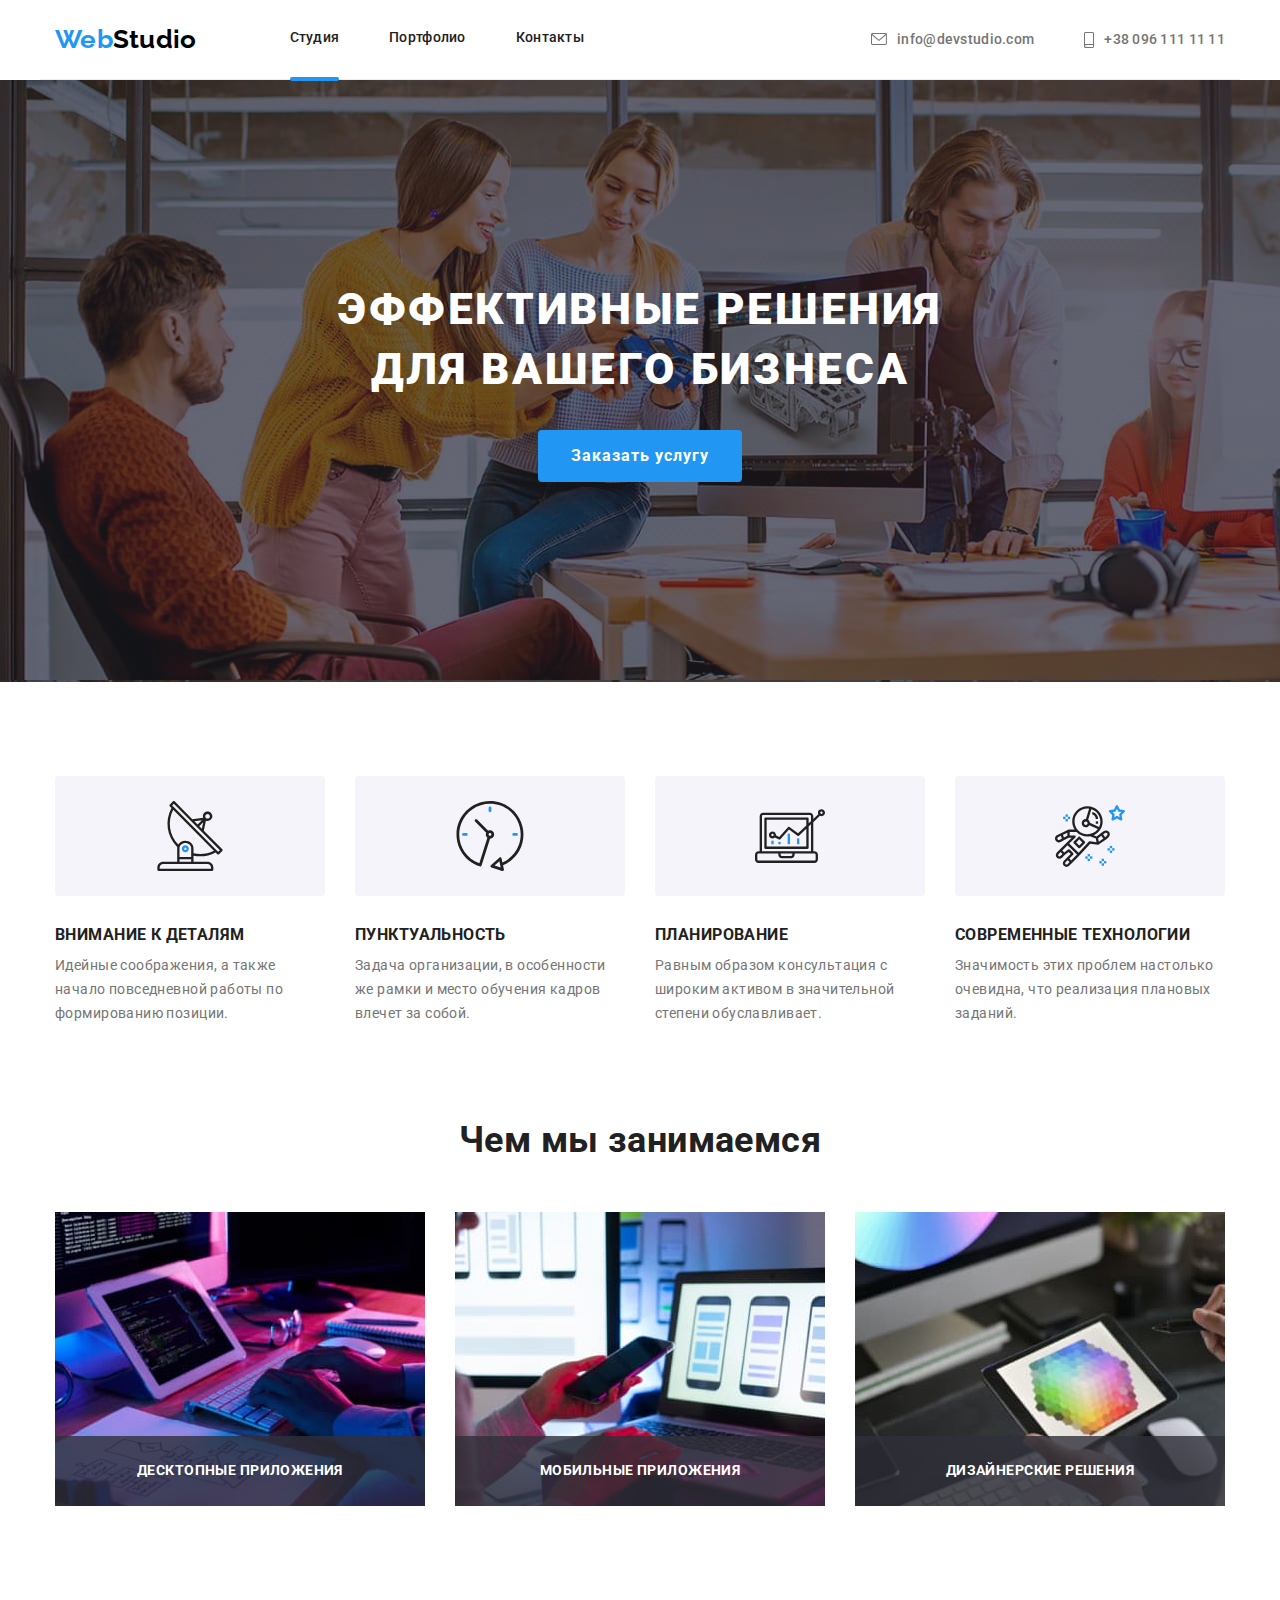
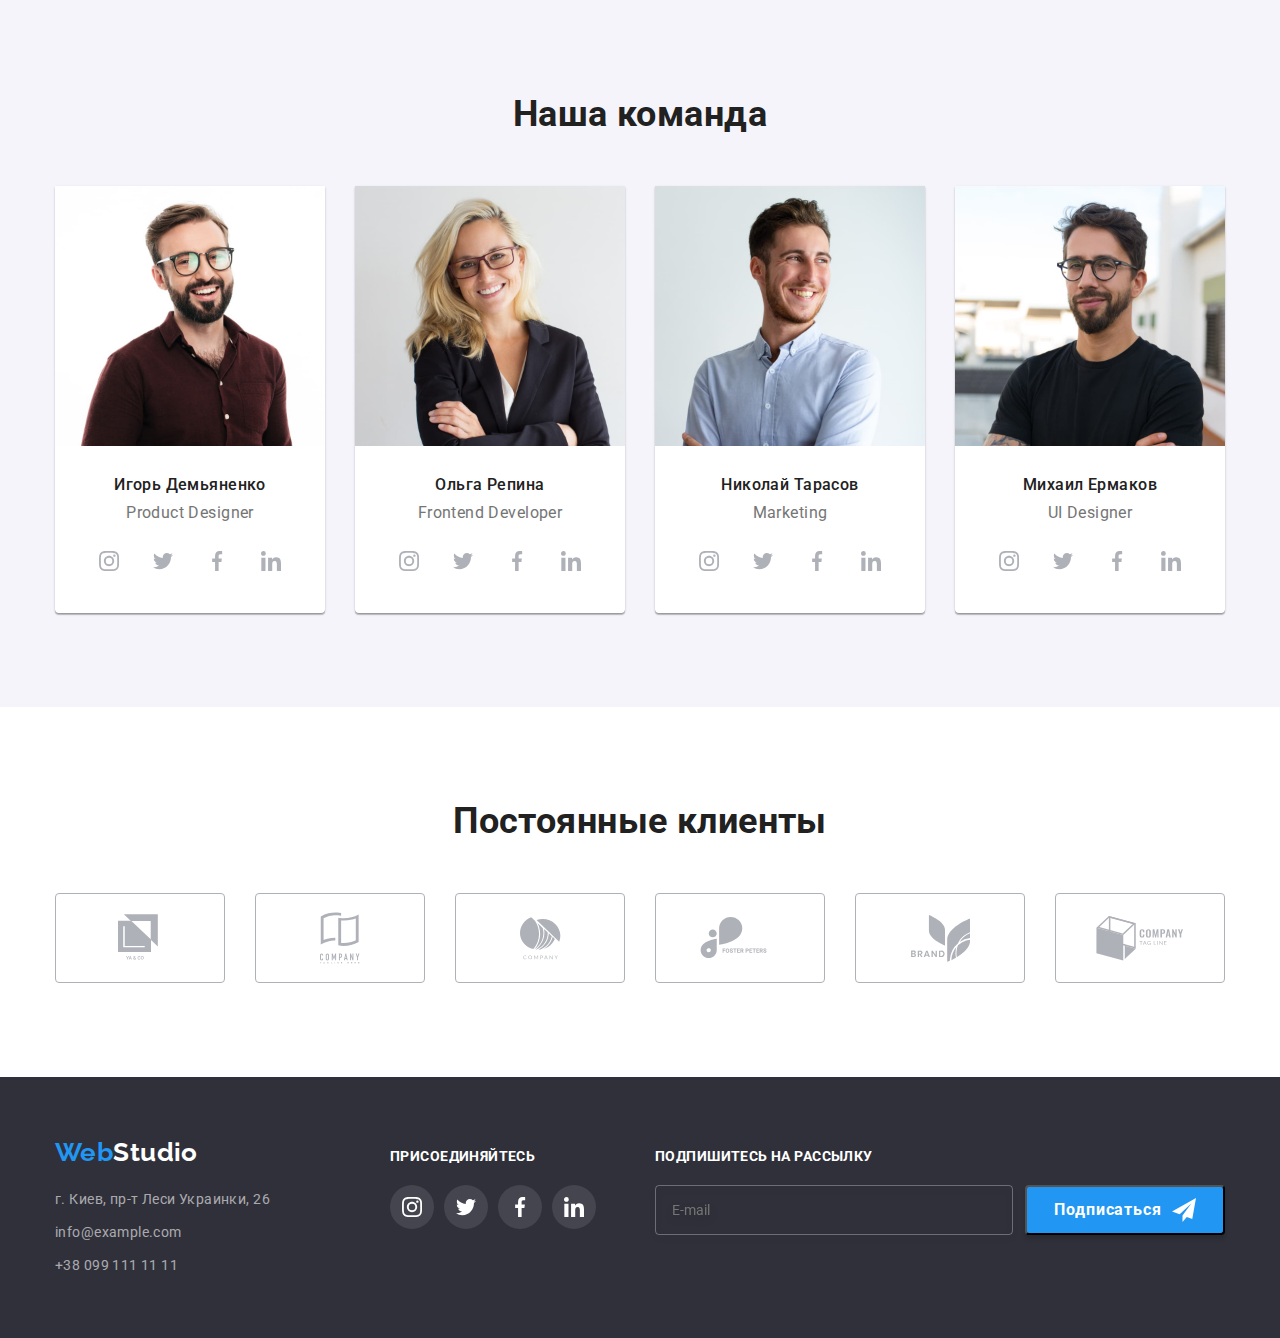
==== index.html @ 4ac2f61a "добавление БЭМ" ====
<!DOCTYPE html>
<html lang="ru">
<head>
    <meta charset="UTF-8">
    <meta http-equiv="X-UA-Compatible" content="IE=edge">
    <meta name="viewport" content="width=device-width, initial-scale=1.0">
    <title>WedStudio</title>
    <link rel="preconnect" href="https://fonts.gstatic.com">
    <link href="https://fonts.googleapis.com/css2?family=Raleway:wght@700&family=Roboto:wght@400;500;900&display=swap" rel="stylesheet">
    <link rel="stylesheet" href="https://cdnjs.cloudflare.com/ajax/libs/modern-normalize/1.0.0/modern-normalize.min.css" /> 
    <link rel="stylesheet" href="./css/styles.css">
</head>
<body>
    <header class="header">
        <div class="container header__container">
        <nav class="nav">
            <a class="logo header__logo" href="./index.html"><span class="header__part-logo">Web</span>Studio</a>
            <ul class="list site-nav" >
                <li class="site-nav__item"><a class="link site-nav__link curent" href="">Студия</a></li>
                <li class="site-nav__item"><a class="link site-nav__link" href="./portfolio.html">Портфолио</a></li>
                <li class="site-nav__item"><a class="link site-nav__link" href="">Контакты</a></li>
            </ul>
        </nav>
            <ul class="list auth-nav" >
                <li class="auth-nav__item">
                    <a class="link auth-nav__link" href="mailto:info@devstudio.com">
                        <svg class="auth-nav__icon-mail">
                            <use href="./images/icons/symbol-defs.svg#icon-envelope"></use>
                        </svg>
                        info@devstudio.com
                    </a>
                </li>
                <li class="auth-nav__item">
                    <a class="link auth-nav__link" href="tel:+380961111111">
                        <svg class="auth-nav__icon-phone">
                            <use href="./images/icons/symbol-defs.svg#icon-smartphone"></use>
                        </svg>
                        +38 096 111 11 11
                    </a>
                </li>
            </ul>
        </div>
     </header>

     <main>
     
     <section class="hero dark-bg">  
         <div class="container">    
            <h1 class="hero__title">Эффективные решения для вашего бизнеса</h1>
            <button class="hero__button" data-modal-open type="button">Заказать услугу</button> 
        </div>
     </section>
        

     <section class="section" >
     <div class="container">
        <h2 class="visually-hidden ">Особенности</h2>
        <ul class="list description" >
            <li class= "description__item">
                <h3 class="description__title">Внимание к деталям</h3>
                <p>Идейные соображения, а также начало повседневной работы по формированию позиции.</p>
            </li>
            <li class="description__item">
                <h3 class="description__title">Пунктуальность</h3>
                <p>Задача организации, в особенности же рамки и место обучения кадров влечет за собой.</p>
            </li>
            <li class="description__item">
                <h3 class="description__title">Планирование</h3>
                <p>Равным образом консультация с широким активом в значительной степени обуславливает.</p>
            </li>
            <li class="description__item" >
                <h3 class="description__title">Современные технологии</h3>
                <p>Значимость этих проблем настолько очевидна, что реализация плановых заданий.</p>
            </li>
        </ul>
    </div>
    </section>

    <section class="section work">
        <div class="container">
            <h2 class="section__title">Чем мы занимаемся</h2>            
                <ul class="list image">
                    <li class="image__item" >
                        <img src="./images/img1.jpg" width="370" alt="Разработка программ">
                        <p class="image__text">Десктопные приложения</p>
                    </li>                    
                    <li class="image__item" >
                        <img src="./images/img2.jpg" width="370" alt="Мобильные приложеия">
                        <p class="image__text">Мобильные приложения</p>
                    </li>                   
                    <li class="image__item" >
                        <img src="./images/img3.jpg" width="370" alt="Компьютерная графика">
                        <p class="image__text">Дизайнерские решения</p>
                    </li>
                   
                </ul>
            </div>
        </div>
    </section>

    <section class="grey-bg section">
        <div class="container">
            <h2 class="section__title">Наша команда</h2>
            <ul class="list team" >
                <li class="team__item" >                
                    <img src="./images2/img1.jpg" width="270" alt="">
                        <div class="our-team">
                                <h3 class="team__name">Игорь Демьяненко</h3>
                                <p class="team__position">Product Designer</p>

                            <ul class="list social-list">
                                <li class="social-list_item">
                                    <a href="" class="social-list__link" target="_ blank" rel="noopener noreferrer " >
                                        <svg class="social-list__icon">
                                            <use href="./images/icons/spriteopt.svg#icon-instagram"></use>
                                        </svg>
                                    </a>
                                </li>
                                <li class="social-list_item">
                                    <a href="" class="social-list__link" target="_ blank" rel="noopener noreferrer " >
                                        <svg class="social-list__icon">
                                            <use href="./images/icons/spriteopt.svg#icon-twitter"></use>
                                        </svg>
                                    </a>
                                </li>
                                <li class="social-list_item">
                                    <a href="" class="social-list__link" target="_ blank" rel="noopener noreferrer " >
                                        <svg class="social-list__icon">
                                            <use href="./images/icons/spriteopt.svg#icon-facebook"></use>
                                        </svg>
                                    </a>
                                </li>
                                <li class="social-list_item">
                                    <a href="" class="social-list__link" target="_ blank" rel="noopener noreferrer " >
                                        <svg class="social-list__icon">
                                            <use href="./images/icons/spriteopt.svg#icon-linkedin"></use>
                                        </svg>
                                    </a>
                                </li>
                            </ul>
                        </div>
                </li>
                <li class="team__item">
                    <img src="./images2/img2.jpg" width="270" alt="">
                        <div class="our-team">
                                <h3 class="team__name">Ольга Репина</h3>
                                <p class="team__position">Frontend Developer</p>
                            <ul class="list social-list">
                                <li class="social-list_item">
                                    <a href="" class="social-list__link" target="_ blank" rel="noopener noreferrer ">
                                        <svg class="social-list__icon">
                                            <use href="./images/icons/spriteopt.svg#icon-instagram"></use>
                                        </svg>
                                    </a>
                                </li>
                                <li class="social-list_item">
                                    <a href="" class="social-list__link" target="_ blank" rel="noopener noreferrer ">
                                        <svg class="social-list__icon">
                                            <use href="./images/icons/spriteopt.svg#icon-twitter"></use>
                                        </svg>
                                    </a>
                                </li>
                                <li class="social-list_item">
                                    <a href="" class="social-list__link" target="_ blank" rel="noopener noreferrer ">
                                        <svg class="social-list__icon">
                                            <use href="./images/icons/spriteopt.svg#icon-facebook"></use>
                                        </svg>
                                    </a>
                                </li>
                                <li class="social-list_item">
                                    <a href="" class="social-list__link" target="_ blank" rel="noopener noreferrer ">
                                        <svg class="social-list__icon">
                                            <use href="./images/icons/spriteopt.svg#icon-linkedin"></use>
                                        </svg>
                                    </a>
                                </li>
                            </ul>
                                
                        </div>
                </li>
                <li class="team__item" >
                    <img src="./images2/img3.jpg" width="270" alt="">
                        <div class="our-team">
                                <h3 class="team__name">Николай Тарасов</h3>
                                <p class="team__position">Marketing</p>
                            <ul class="list social-list">
                                <li class="social-list_item">
                                    <a href="" class="social-list__link" target="_ blank" rel="noopener noreferrer ">
                                        <svg class="social-list__icon">
                                            <use href="./images/icons/spriteopt.svg#icon-instagram"></use>
                                        </svg>
                                    </a>
                                </li>
                                <li class="social-list_item">
                                    <a href="" class="social-list__link" target="_ blank" rel="noopener noreferrer ">
                                        <svg class="social-list__icon">
                                            <use href="./images/icons/spriteopt.svg#icon-twitter"></use>
                                        </svg>
                                    </a>
                                </li>
                                <li class="social-list_item">
                                    <a href="" class="social-list__link" target="_ blank" rel="noopener noreferrer ">
                                        <svg class="social-list__icon">
                                            <use href="./images/icons/spriteopt.svg#icon-facebook"></use>
                                        </svg>
                                    </a>
                                </li>
                                <li class="social-list_item">
                                    <a href="" class="social-list__link" target="_ blank" rel="noopener noreferrer ">
                                        <svg class="social-list__icon">
                                            <use href="./images/icons/spriteopt.svg#icon-linkedin"></use>
                                        </svg>
                                    </a>
                                </li>
                            </ul>
                        </div>
                </li>
                <li class="team__item" >
                    <img src="./images2/img4.jpg" width="270" alt="">
                        <div class="our-team">
                            <h3 class="team__name">Михаил Ермаков</h3>
                            <p class="team__position">UI Designer</p>
                            <ul class="list social-list">
                                <li class="social-list_item">
                                    <a href="" class="social-list__link" target="_ blank" rel="noopener noreferrer ">
                                        <svg class="social-list__icon">
                                            <use href="./images/icons/spriteopt.svg#icon-instagram"></use>
                                        </svg>
                                    </a>
                                </li>
                                <li class="social-list_item">
                                    <a href="" class="social-list__link" target="_ blank" rel="noopener noreferrer ">
                                        <svg class="social-list__icon">
                                            <use href="./images/icons/spriteopt.svg#icon-twitter"></use>
                                        </svg>
                                    </a>
                                </li>
                                <li class="social-list_item">
                                    <a href="" class="social-list__link" target="_ blank" rel="noopener noreferrer ">
                                        <svg class="social-list__icon">
                                            <use href="./images/icons/spriteopt.svg#icon-facebook"></use>
                                        </svg>
                                    </a>
                                </li>
                                <li class="social-list_item">
                                    <a href="" class="social-list__link" target="_ blank" rel="noopener noreferrer ">
                                        <svg class="social-list__icon">
                                            <use href="./images/icons/spriteopt.svg#icon-linkedin"></use>
                                        </svg>
                                    </a>
                                </li>
                            </ul>
                        </div>
                </li>
        </ul>
        </div>
      </section>

      <section class=" section">
          <div class="container">
          <h2 class="section__title">Постоянные клиенты</h2>
          <ul class=" list client-list">
              <li class="client-list__item">
                  <a href="" class="client-list__link" target="_blank" rel="noopener noreferrer">
                      <svg class="client-list__icon" width="44px" height="49px" >
                          <use href="./images/iconclient/sprite.svg#icon-logo1" ></use>
                      </svg>
                  </a>
              </li>
            <li class="client-list__item">
                <a href="" class="client-list__link" target="_blank" rel="noopener noreferrer">
                    <svg class="client-list__icon" width="40px" height="52px" >
                        <use href="./images/iconclient/sprite.svg#icon-logo2"></use>
                    </svg>
                </a>
            </li>
            <li class="client-list__item">
                <a href="" class="client-list__link" target="_blank" rel="noopener noreferrer">
                    <svg class="client-list__icon" width="41px" height="43px">
                        <use href="./images/iconclient/sprite.svg#icon-logo3"></use>
                    </svg>
                </a>
            </li>
            <li class="client-list__item">
                <a href="" class="client-list__link" target="_blank" rel="noopener noreferrer">
                    <svg class="client-list__icon" width="80px" height="42px">
                        <use href="./images/iconclient/sprite.svg#icon-logo4"></use>
                    </svg>
                </a>
            </li>
            <li class="client-list__item">
                <a href="" class="client-list__link" target="_blank" rel="noopener noreferrer">
                    <svg class="client-list__icon" width="59px" height="47px">
                        <use href="./images/iconclient/sprite.svg#icon-logo5"></use>
                    </svg>
                </a>
            </li>
            <li class="client-list__item">
                <a href="" class="client-list__link" target="_blank" rel="noopener noreferrer">
                    <svg class="client-list__icon" width="88px" height="45px">
                        <use href="./images/iconclient/sprite.svg#icon-logo6"></use>
                    </svg>
                </a>
            </li>
              
          </ul>
        </div>
      </section>
    </main>  

      <footer class="footer dark-bg">
          <div class="container footer__container">
              <section class="footer-map calc-position">
                <a class="logo footer__logo" href="./index.html"><span class="header__part-logo">Web</span>Studio</a>
                <address>
                    <ul class="list">
                        <li class="footer__item"><a class="link footer__link" href="https://goo.gl/maps/5RGDy6cNAoZ9L324A">г. Киев, пр-т Леси Украинки, 26</a></li>
                        <li class="footer__item"><a class="link footer__link" href="mailto:info@example.com">info@example.com</a></li>
                        <li class="footer__item"><a class="link footer__link" href="tel:+380991111111">+38 099 111 11 11</a></li>
                    </ul>                 
                </address>
            </section>
            <section class="footer-social calc-position" >               
                <h2 class="footer__text">присоединяйтесь</h2>  
                    <ul class="list social-list">
                        <li class="social-list_item">
                            <a href="" class="social-list__link dark-bg__social-list__link" target="_ blank" rel="noopener noreferrer ">
                                <svg class="social-list__icon dark-bg__social-list__icon">
                                    <use href="./images/icons/spriteopt.svg#icon-instagram"></use>
                                </svg>
                            </a>
                        </li>
                        <li class="social-list_item">
                            <a href="" class="social-list__link dark-bg__social-list__link" target="_ blank" rel="noopener noreferrer ">
                                <svg class="social-list__icon dark-bg__social-list__icon">
                                    <use href="./images/icons/spriteopt.svg#icon-twitter"></use>
                                </svg>
                            </a>
                        </li>
                        <li class="social-list_item">
                            <a href="" class="social-list__link dark-bg__social-list__link" target="_ blank" rel="noopener noreferrer ">
                                <svg class="social-list__icon dark-bg__social-list__icon">
                                    <use href="./images/icons/spriteopt.svg#icon-facebook"></use>
                                </svg>
                            </a>
                        </li>
                        <li class="social-list_item">
                            <a href="" class="social-list__link dark-bg__social-list__link" target="_ blank" rel="noopener noreferrer ">
                                <svg class="social-list__icon dark-bg__social-list__icon">
                                    <use href="./images/icons/spriteopt.svg#icon-linkedin"></use>
                                </svg>
                            </a>
                        </li>
                    </ul>
            </section>
          <section class="calc-position">
              <h2 class="footer__text">Подпишитесь на рассылку</h2>
              <form class="form">                       
                    <input class="form__input" type="email" name="E-mail" autocomplete="on" placeholder="E-mail">
                    <button class="form__button" type="submit">Подписаться
                        <svg class="form__icon">
                        <use href="./images/icons/sprite.svg#icon-icon-send"></use>
                        </svg>
                    </button>
              </form>
          </section>
        </div>
      </footer>
      <div class="backdrop is-hidden" data-modal>
          <div class="modal">
              <p class="modal__text">Оставьте свои данные, мы вам перезвоним</p>
              <button class="modal__button" data-modal-close>
                  <svg class="modal__icon">
                      <use href="./images/close/sprite-close.svg#icon-close-black"></use>
                  </svg>
              </button>
            <form class="modal-form">
                <div class="modal-container">
                    <label  class="text-label" for="user-name">Имя</label>                  
                        <input class="format" type="text" name="name" id="user-name" placeholder=" ">
                        <svg class="icon-form">
                            <use href="./images/icons/sprite.svg#icon-person-form"></use>
                        </svg>
                </div>
                <div class="modal-container">
                    <label for="text-label" user-phone">Телефон</label>                  
                        <input class="format" type="tel" name="phone" id="user-phone" placeholder=" ">
                        <svg class="icon-form">
                            <use href="./images/icons/sprite.svg#icon-phone-form"></use>
                        </svg>
                 </div>
                <div class="modal-container">
                <label class="text-label" for="user-email">Почта</label>                 
                    <input class="format" type="email" name="email" id="user-email" placeholder=" ">
                    <svg class="icon-form">
                        <use href="./images/icons/sprite.svg#icon-email-form"></use>
                    </svg>
                </div>
              
                <label class="text-label" for="user-comment">Комментарий</label>                  
                  <textarea class="textarea" name="comment" rows="8" id="user-comment" placeholder="Введите текст"></textarea>               
                <label class="contract">                    
                    <input class="checkbox" type="checkbox" name="contract" >
                    <span class="cheсk"></span>
                        Соглашаюсь с рассылкой и принимаю<a class="link-contract" href="">Условия договора</a> 
                </label>
                <button class="send" type="submit"><span class="send-text">Отправить</span></button>
            </form>
          </div>   
          
      </div>
    <script src="./js/modal.js"></script>
</body>
</html>
---- css/styles.css ----
:root {
  --color-logo: #000000;
  --color-logo-linknav: #2196f3;
  --color-main-title: #ffffff;
  --color-section-title: #212121;
  --color-text: #757575;
  --color-dark-bg: #2f303a;
  --color-grey-bg: #f5f4fa;
  --button-portf: #212121;
  --color-icons: #afb1b8;
  --color-iconsbg: rgba(255, 255, 255, 0.1);
}

html {
  box-sizing: border-box;
}

*,
*::before,
*::after {
  box-sizing: inherit;
}

body {
  font-family: 'Roboto', sans-serif;
  font-style: normal;
  font-weight: 400;
  font-size: 14px;
  line-height: 1.71;
  letter-spacing: 0.03em;
  color: var(--color-text);
}

h1,
h2,
h3,
h4,
h5,
h6,
p {
  margin: 0;
}

img {
  display: block;
  max-width: 100%;
  height: auto;
}

address {
  font-style: normal;
}

.visually-hidden {
  position: absolute !important;
  clip: rect(1px 1px 1px 1px);
  clip: rect(1px 1px 1px 1px 1px);
  padding: 0 !important;
  border: 0 !important;
  height: 1px !important;
  width: 1px !important;
  overflow: hidden;
}

/* Утилиты */

.container {
  margin-left: auto;
  margin-right: auto;
  width: 1200px;
  padding-left: 15px;
  padding-right: 15px;
}

.logo {
  font-family: 'Raleway', sans-serif;
  font-weight: 700;
  font-size: 26px;
  line-height: 1.19;
  color: var(--color-logo);
  text-decoration: none;
}

.link {
  padding-top: 15px;
  padding-bottom: 15px;
  text-decoration: none;
  color: inherit;

  transition-property: color;
  transition-duration: 250ms;
  transition-timing-function: cubic-bezier(0.4, 0, 0.2, 1);
}

.link:hover,
.link:focus {
  color: var(--color-logo-linknav);
}

.list {
  list-style: none;
  padding: 0;
  margin: 0;
}

.section {
  padding-top: 94px;
  padding-bottom: 94px;
}

.section__title {
  font-weight: 700;
  font-size: 36px;
  line-height: 1.16;
  text-align: center;
  margin-bottom: 50px;
  color: var(--color-section-title);
}

.border-shadow {
  box-shadow: 0px 4px 4px rgba(0, 0, 0, 0.25);
}

.curent {
  color: var(--color-logo-linknav);
}

.curent::after {
  content: '';
  display: block;
  width: auto;
  height: 4px;
  background: #2196f3;
  border-radius: 2px;
  transform: translateY(32px);
}

.dark-bg {
  background-color: var(--color-dark-bg);
}

.grey-bg {
  max-width: 1600px;
  margin-left: auto;
  margin-right: auto;
  background-color: var(--color-grey-bg);
}

.dark-bg .logo {
  --color-logo: var(--color-main-title);
}

.header {
  font-weight: 500;
  font-size: 14px;
  line-height: 1.14;
  letter-spacing: 0.02em;
  color: var(--color-section-title);
}

.header__container {
  display: flex;
  border-bottom: 1px solid #ececec;
  align-items: center;
  justify-content: space-between;
  height: 80px;
}

.nav {
  display: flex;
  align-items: center;
}

.header__logo {
  margin-right: 93px;
}

.header__part-logo {
  color: var(--color-logo-linknav);
}

.site-nav {
  display: flex;
}

.site-nav__item:not(:last-child) {
  margin-right: 50px;
}

.site-nav__link {
  display: block;
  color: var(--color-section-title);
}

.auth-nav {
  display: flex;
  margin-left: auto;
}

.auth-nav__item:not(:last-child) {
  margin-right: 50px;
}

.auth-nav__link {
  display: flex;
  align-items: center;
  justify-content: center;
  color: var(--color-text);
}

.auth-nav__icon-mail {
  width: 16px;
  height: 12px;
  margin-right: 10px;
  fill: currentColor;
}

.auth-nav__icon-phone {
  width: 10px;
  height: 16px;
  margin-right: 10px;
  fill: currentColor;
}

.hero {
  max-width: 1600px;
  padding-top: 200px;
  padding-bottom: 200px;
  margin-left: auto;
  margin-right: auto;
  background-image: linear-gradient(to right, rgba(47, 48, 58, 0.4), rgba(47, 48, 58, 0.4)), url(../images/titlefon.jpg);
}

.hero__title {
  margin-left: auto;
  margin-right: auto;
  margin-bottom: 30px;

  text-align: center;
  font-weight: 900;
  font-size: 44px;
  line-height: 1.36;
  letter-spacing: 0.06em;
  text-transform: uppercase;
  color: var(--color-main-title);
  width: calc(100% / 12 * 7);
}

.hero__button {
  display: block;
  margin-left: auto;
  margin-right: auto;
  min-width: 200px;
  border: 1px solid transparent;
  border-radius: 4px;
  padding: 10px 32px;

  font-family: inherit;
  font-weight: 700;
  font-size: 16px;
  line-height: 1.87;
  letter-spacing: 0.06em;
  color: var(--color-main-title);
  background-color: var(--color-logo-linknav);
  cursor: pointer;
  text-align: center;
}

.description {
  display: flex;
}

.description__item {
  width: 270px;
  margin-bottom: 0;
}

.description__item:not(:last-child) {
  margin-right: 30px;
}

.description__item::before {
  content: '';
  display: block;
  height: 120px;
  margin-bottom: 30px;
  background-repeat: no-repeat;
  background-position: 50% 50%;
  background-color: var(--color-grey-bg);
  border-radius: 4px;
}

.description__item:nth-child(1):before {
  background-image: url(../images/cards/antenna.svg);
}

.description__item:nth-child(2):before {
  background-image: url(../images/cards/clock.svg);
}

.description__item:nth-child(3):before {
  background-image: url(../images/cards/diagram.svg);
}

.description__item:nth-child(4):before {
  background-image: url(../images/cards/astronaut.svg);
}

.description__title {
  margin-bottom: 10px;
  font-weight: 700;
  line-height: 1.14;
  text-transform: uppercase;
  color: var(--color-section-title);
}

.work {
  padding-top: 0;
}

.image {
  display: flex;
  flex-wrap: wrap;
  margin-top: -30px;
  margin-left: -30px;
}

.image__item {
  position: relative;
  margin-top: 30px;
  margin-left: 30px;
  flex-basis: calc((100% - 3 * 30px) / 3);
}

.image__text {
  position: absolute;
  bottom: 0;
  width: 370px;
  height: 70px;
  margin: 0;
  padding-top: 27px;
  padding-bottom: 27px;
  font-weight: 700;
  line-height: 1.14;
  text-align: center;
  color: var(--color-main-title);
  text-transform: uppercase;
  background-color: rgba(47, 48, 58, 0.8);
}

.team {
  display: flex;
  flex-wrap: wrap;
  margin-top: -30px;
  margin-left: -30px;
  font-size: 16px;
  line-height: 1.18;
}

.team__item {
  margin-top: 30px;
  margin-left: 30px;
  max-width: 270px;
  flex-basis: calc((100% - 4 * 30px) / 4);
  text-align: center;
  background-color: var(--color-main-title);
  box-shadow: 0px 1px 3px rgba(0, 0, 0, 0.12), 0px 1px 1px rgba(0, 0, 0, 0.14), 0px 2px 1px rgba(0, 0, 0, 0.2);
  border-radius: 0px 0px 4px 4px;
}

.our-team {
  padding: 30px;
}

.team__name {
  margin-bottom: 10px;
  font-weight: 500;
  font-size: 16px;
  line-height: 1.18;
  color: var(--color-section-title);
}

.team__position {
  margin-bottom: 16px;
  font-size: 16px;
  line-height: 1.18;
  text-align: center;
}

.social-list {
  display: inline-flex;
}

.social-list_item:not(:last-child) {
  margin-right: 10px;
}

.social-list__link {
  display: flex;
  align-items: center;
  justify-content: center;
  width: 44px;
  height: 44px;
  border-radius: 50%;
  background-color: var(--color-main-title);

  transition-property: background-color;
  transition-duration: 250ms;
  transition-timing-function: cubic-bezier(0.4, 0, 0.2, 1);
}

.social-list__link:hover,
.social-list__link:focus {
  background-color: var(--color-logo-linknav);
}

.social-list__icon {
  width: 20px;
  height: 20px;
  fill: var(--color-icons);

  transition-property: fill;
  transition-duration: 250ms;
  transition-timing-function: cubic-bezier(0.4, 0, 0.2, 1);
}

.social-list__link:hover .social-list__icon,
.social-list__link:focus .social-list__icon {
  fill: var(--color-main-title);
}

.client-list {
  display: inline-flex;
}

.client-list__item:not(:last-child) {
  margin-right: 30px;
}

.client-list__link {
  display: flex;
  align-items: center;
  justify-content: center;

  width: 170px;
  height: 90px;
  border: 1px solid #afb1b8;
  border-radius: 4px;

  transition-property: border-color;
  transition-duration: 250ms;
  transition-timing-function: cubic-bezier(0.4, 0, 0.2, 1);
}

.client-list__link:hover,
.client-list__link:focus {
  border-color: var(--color-logo-linknav);
}

.client-list__icon {
  fill: var(--color-icons);

  transition-property: fill;
  transition-duration: 250ms;
  transition-timing-function: cubic-bezier(0.4, 0, 0.2, 1);
}

.client-list__link:hover .client-list__icon,
.client-list__link:focus .client-list__icon {
  fill: var(--color-logo-linknav);
}

.footer {
  padding-top: 60px;
  padding-bottom: 60px;
}

.footer-map {
  margin-right: 70px;
}

.calc-position {
  flex-basis: calc((50% - 45px) / 2);
}

.calc-position:last-child {
  flex-basis: calc(50% - 15px);
}

.footer__logo {
  display: inline-block;
  margin-bottom: 20px;
}

.footer__item:not(:last-child) {
  margin-bottom: 9px;
}

.footer__link {
  padding: 0;
  color: rgba(255, 255, 255, 0.6);
}

.footer-social {
  display: inline-block;
}

.footer__text {
  margin-bottom: 20px;
  font-weight: 700;
  font-size: 14px;
  line-height: 1.14;
  text-transform: uppercase;
  color: var(--color-main-title);
}

.dark-bg__social-list__link {
  background-color: var(--color-iconsbg);
}

.dark-bg__social-list__icon {
  fill: var(--color-main-title);
}

.dark-bg__social-list__link:hover,
.dark-bg__social-list__link:focus {
  background-color: var(--color-logo-linknav);
}

.footer__container {
  display: flex;
  align-items: baseline;
}

.form {
  display: inline-flex;
}

.form__input {
  width: 358px;
  height: 50px;
  padding-left: 16px;
  border: 1px solid rgba(255, 255, 255, 0.3);
  filter: drop-shadow(0px 4px 4px rgba(0, 0, 0, 0.15));
  border-radius: 4px;
  background-color: transparent;
  color: var(--color-main-title);
}

.form__button {
  display: flex;
  align-items: center;
  justify-content: center;

  font-weight: 700;
  font-size: 16px;
  line-height: 1.87;
  letter-spacing: 0.06em;

  margin-left: 12px;
  width: 200px;
  height: 50px;
  color: var(--color-main-title);
  background-color: #2196f3;
  box-shadow: 0px 4px 4px rgba(0, 0, 0, 0.15);
  border-radius: 4px;
}

.form__icon {
  margin-left: 10px;
  width: 24px;
  height: 24px;
  fill: var(--color-main-title);
}
/* pages two */

.card {
  display: flex;
  flex-wrap: wrap;
  margin-top: -30px;
  margin-left: -30px;
}

.card-elements {
  max-width: 370px;
  margin-top: 30px;
  margin-left: 30px;
  flex-basis: calc((100% - 3 * 30px) / 3);
  border: 1px solid #eeeeee;

  transition-property: background-color, box-shadow;
  transition-duration: 250ms;
  transition-timing-function: cubic-bezier(0.4, 0, 0.2, 1);
}

.card-elements:hover,
.card-elements:focus {
  background-color: var(--color-main-title);
  box-shadow: 0px 1px 1px rgba(0, 0, 0, 0.12), 0px 4px 4px rgba(0, 0, 0, 0.06), 1px 4px 6px rgba(0, 0, 0, 0.16);
}

.box {
  position: relative;
  overflow: hidden;
}

.overlay {
  position: absolute;
  top: 0;
  left: 0;
  width: 100%;
  height: 100%;
  background-color: rgba(33, 150, 243, 0.9);
  transform: translateY(100%);
  transition: 250ms ease;

  margin: 0;
  padding: 63px 24px;
  font-size: 18px;
  line-height: 1.56;
  color: var(--color-main-title);

  transition-property: transform;
  transition-duration: 250ms;
  transition-timing-function: cubic-bezier(0.4, 0, 0.2, 1);
}

.card-elements:hover .overlay {
  transform: translateY(0);
}

.button-portf {
  display: inline-block;
  border-radius: 4px;
  border: 0;
  min-width: 73px;
  padding: 6px 22px;

  font-family: inherit;
  font-weight: 500;
  font-size: 16px;
  line-height: 1.62;
  text-align: center;
  color: var(--button-portf);
  cursor: pointer;
  background-color: #f5f4fa;

  transition-property: color, background-color, box-shadow;
  transition-duration: 250ms;
  transition-timing-function: cubic-bezier(0.4, 0, 0.2, 1);
}

.button-portf:hover,
.button-portf:focus {
  color: var(--color-main-title);
  background-color: var(--color-logo-linknav);
  box-shadow: 0px 3px 1px rgba(0, 0, 0, 0.1), 0px 1px 2px rgba(0, 0, 0, 0.08), 0px 2px 2px rgba(0, 0, 0, 0.12);
}

.title-portf {
  margin-bottom: 4px;
  font-weight: 700;
  font-size: 18px;
  line-height: 2;
  letter-spacing: 0.06em;
  color: var(--color-section-title);
}

.name-work {
  font-size: 16px;
  line-height: 1.87;
  color: var(--color-text);
}

.card-name {
  border-top: 0;
  border-right: 1px solid #eeeeee;
  border-left: 1px solid #eeeeee;
  border-bottom: 1px solid #eeeeee;
  padding: 20px 24px;
}

.button-list {
  display: flex;
  align-items: center;
  justify-content: center;
  padding-bottom: 34px;
}

.button-item:not(:last-child) {
  margin-right: 8px;
}

.backdrop {
  position: fixed;
  top: 0;
  left: 0;
  width: 100%;
  height: 100%;
  background-color: rgba(0, 0, 0, 0.2);

  opacity: 1;
  transition-property: opacity;
  transition-duration: 250ms;
  transition-timing-function: cubic-bezier(0.4, 0, 0.2, 1);
}

.backdrop.is-hidden {
  opacity: 0;
  pointer-events: none;
  /* visibility: hidden; */
}

.modal {
  position: absolute;
  top: 50%;
  left: 50%;
  transform: translate(-50%, -50%);

  min-width: 528px;
  min-height: 581px;
  padding: 40px;

  background-color: var(--color-main-title);
  box-shadow: 0px 1px 3px rgba(0, 0, 0, 0.12), 0px 1px 1px rgba(0, 0, 0, 0.14), 0px 2px 1px rgba(0, 0, 0, 0.2);
  border-radius: 4px;
}

.modal__text {
  display: block;
  margin-bottom: 12px;

  font-weight: 700;
  font-size: 20px;
  line-height: 1.15;
  text-align: center;
  color: var(--color-section-title);
}

.modal__button {
  position: absolute;
  top: 8px;
  right: 8px;

  width: 30px;
  height: 30px;

  background-color: var(--color-main-title);
  border: 1px solid rgba(0, 0, 0, 0.1);
  border-radius: 50%;
  outline: currentColor;
}

.modal__icon {
  width: 18px;
  height: 18px;
  fill: var(--color-logo);

  transition-property: fill;
  transition-duration: 250ms;
  transition-timing-function: cubic-bezier(0.4, 0, 0.2, 1);
}

.modal__button:hover .modal__icon,
.modal__button:focus .modal__icon {
  fill: var(--color-logo-linknav);
}

.modal-form {
  display: flex;
  flex-direction: column;
}

.modal-container {
  position: relative;
  display: flex;
  flex-direction: column;
  margin-bottom: 10px;
}

.text-label {
  margin-bottom: 4px;
  font-size: 12px;
  line-height: 1.16;
  letter-spacing: 0.01em;
  color: var(--color-text);
}

.format {
  padding-left: 42px;
  outline: currentColor;
  width: 448px;
  height: 40px;
  border: 1px solid rgba(33, 33, 33, 0.2);
  border-radius: 4px;

  transition-property: border-color;
  transition-duration: 250ms;
  transition-timing-function: cubic-bezier(0.4, 0, 0.2, 1);
}

.icon-form {
  position: absolute;
  bottom: 11px;
  left: 12px;
  width: 18px;
  height: 18px;
  fill: var(--color-section-title);

  transition-property: fill;
  transition-duration: 250ms;
  transition-timing-function: cubic-bezier(0.4, 0, 0.2, 1);
}

.format:hover + .icon-form,
.format:focus + .icon-form {
  fill: var(--color-logo-linknav);
}

.format:hover,
.format:focus {
  border-color: var(--color-logo-linknav);
}

.textarea {
  resize: none;
  margin-bottom: 20px;
  padding: 12px 16px;
  border: 1px solid rgba(33, 33, 33, 0.2);
  border-radius: 4px;
  outline: currentColor;

  transition-property: border-color;
  transition-duration: 250ms;
  transition-timing-function: cubic-bezier(0.4, 0, 0.2, 1);
}

.textarea:hover,
.textarea:focus {
  border-color: var(--color-logo-linknav);
}

.textarea::placeholder {
  line-height: 1.14;
  letter-spacing: 0.01em;
  color: rgba(117, 117, 117, 0.5);
}

.contract {
  display: flex;
  align-items: center;
  margin-bottom: 30px;
}

.link-contract {
  color: var(--color-logo-linknav);
}

.checkbox {
  position: absolute !important;
  clip: rect(1px 1px 1px 1px);
  clip: rect(1px 1px 1px 1px 1px);
  padding: 0 !important;
  border: 0 !important;
  height: 1px !important;
  width: 1px !important;
  overflow: hidden;
}

.cheсk {
  display: inline-block;
  margin-right: 7px;
  width: 16px;
  height: 15px;
  border: 1px solid var(--color-section-title);
  border-radius: 2px;
}

.checkbox:checked + .cheсk {
  border-color: var(--color-logo-linknav);
  background-color: var(--color-logo-linknav);
  background-image: url(../images/icons/check.svg);
  background-size: contain;
  background-origin: border-box;
}

.send {
  margin-right: auto;
  margin-left: auto;
  width: 200px;
  height: 50px;
  background-color: #188ce8;
  box-shadow: 0px 4px 4px rgba(0, 0, 0, 0.15);
  border-radius: 4px;
}

.send-text {
  display: flex;
  align-items: center;
  justify-content: center;
  font-weight: 700;
  font-size: 16px;
  line-height: 1.87;
  letter-spacing: 0.06em;
  color: var(--color-main-title);
}
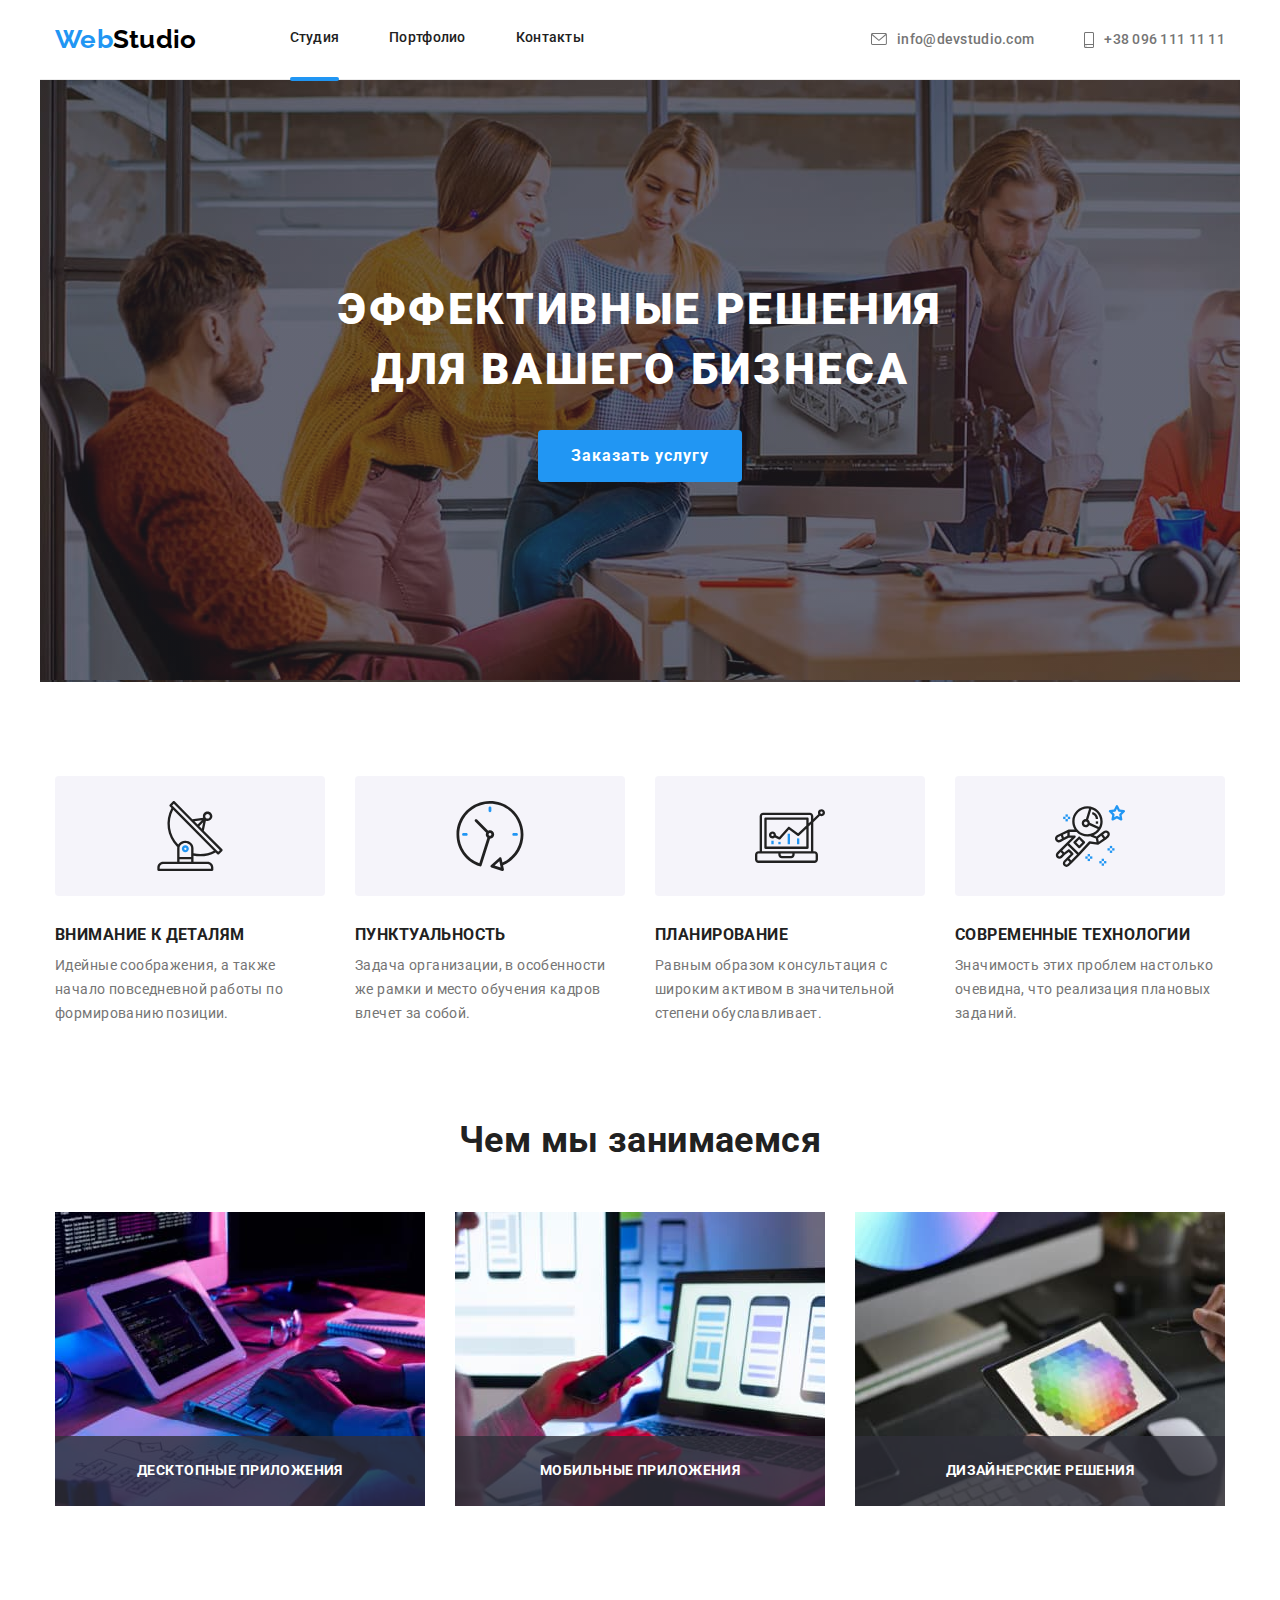
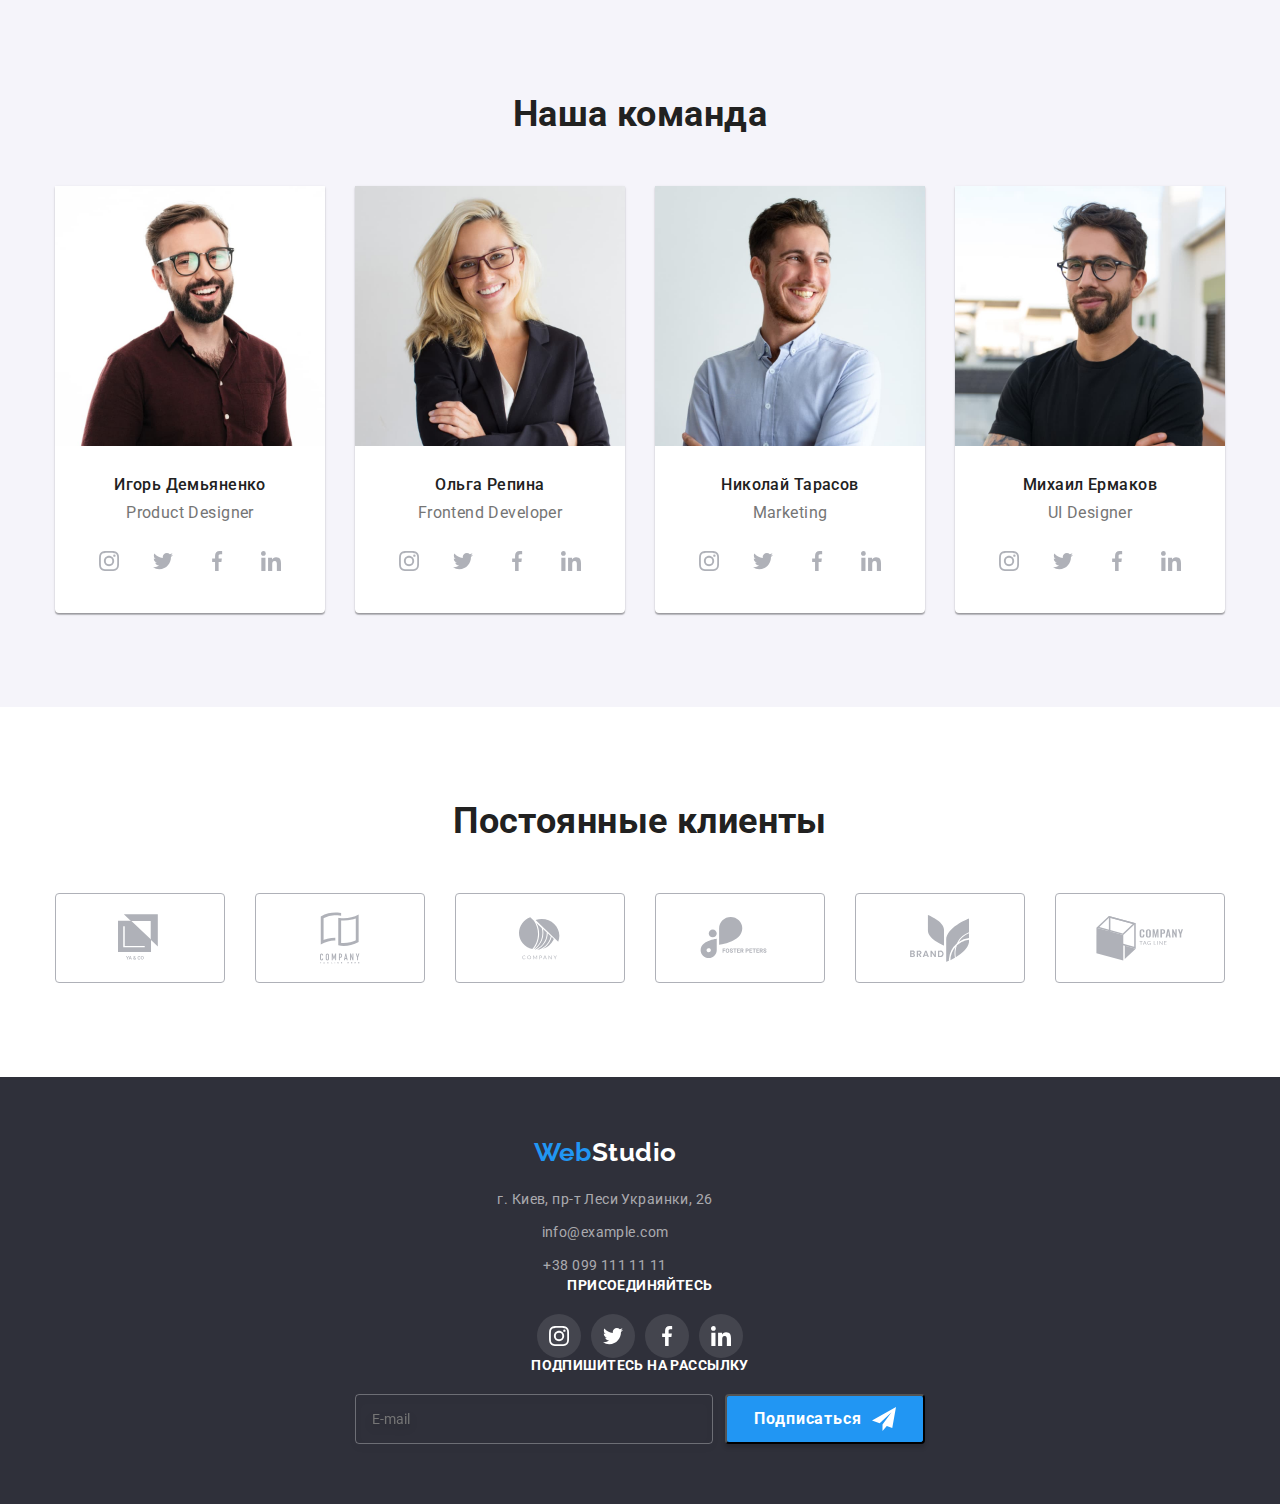
==== commit 15624fd4: "адаптивная вертска начало" ====
--- a/index.html
+++ b/index.html
@@ -4,11 +4,12 @@
     <meta charset="UTF-8">
     <meta http-equiv="X-UA-Compatible" content="IE=edge">
     <meta name="viewport" content="width=device-width, initial-scale=1.0">
+    <meta name="viewport" content="width=device-width, initial-scale=1.0" />
     <title>WedStudio</title>
     <link rel="preconnect" href="https://fonts.gstatic.com">
     <link href="https://fonts.googleapis.com/css2?family=Raleway:wght@700&family=Roboto:wght@400;500;900&display=swap" rel="stylesheet">
     <link rel="stylesheet" href="https://cdnjs.cloudflare.com/ajax/libs/modern-normalize/1.0.0/modern-normalize.min.css" /> 
-    <link rel="stylesheet" href="./css/styles.css">
+    <link rel="stylesheet" href="./css/styles.min.css">
 </head>
 <body>
     <header class="header">
@@ -44,8 +45,8 @@
 
      <main>
      
-     <section class="hero dark-bg">  
-         <div class="container">    
+     <section class="">  
+         <div class="container hero section--dark-bg">    
             <h1 class="hero__title">Эффективные решения для вашего бизнеса</h1>
             <button class="hero__button" data-modal-open type="button">Заказать услугу</button> 
         </div>
@@ -98,7 +99,7 @@
         </div>
     </section>
 
-    <section class="grey-bg section">
+    <section class="section--grey-bg section">
         <div class="container">
             <h2 class="section__title">Наша команда</h2>
             <ul class="list team" >
@@ -308,10 +309,10 @@
       </section>
     </main>  
 
-      <footer class="footer dark-bg">
+      <footer class="footer section--dark-bg">
           <div class="container footer__container">
               <section class="footer-map calc-position">
-                <a class="logo footer__logo" href="./index.html"><span class="header__part-logo">Web</span>Studio</a>
+                <a class="logo footer__logo logo--dark-bg" href="./index.html"><span class="header__part-logo">Web</span>Studio</a>
                 <address>
                     <ul class="list">
                         <li class="footer__item"><a class="link footer__link" href="https://goo.gl/maps/5RGDy6cNAoZ9L324A">г. Киев, пр-т Леси Украинки, 26</a></li>
@@ -324,29 +325,29 @@
                 <h2 class="footer__text">присоединяйтесь</h2>  
                     <ul class="list social-list">
                         <li class="social-list_item">
-                            <a href="" class="social-list__link dark-bg__social-list__link" target="_ blank" rel="noopener noreferrer ">
-                                <svg class="social-list__icon dark-bg__social-list__icon">
+                            <a href="" class="social-list__link link--dark-bg" target="_ blank" rel="noopener noreferrer ">
+                                <svg class="social-list__icon icon--dark-bg ">
                                     <use href="./images/icons/spriteopt.svg#icon-instagram"></use>
                                 </svg>
                             </a>
                         </li>
                         <li class="social-list_item">
-                            <a href="" class="social-list__link dark-bg__social-list__link" target="_ blank" rel="noopener noreferrer ">
-                                <svg class="social-list__icon dark-bg__social-list__icon">
+                            <a href="" class="social-list__link link--dark-bg" target="_ blank" rel="noopener noreferrer ">
+                                <svg class="social-list__icon icon--dark-bg ">
                                     <use href="./images/icons/spriteopt.svg#icon-twitter"></use>
                                 </svg>
                             </a>
                         </li>
                         <li class="social-list_item">
-                            <a href="" class="social-list__link dark-bg__social-list__link" target="_ blank" rel="noopener noreferrer ">
-                                <svg class="social-list__icon dark-bg__social-list__icon">
+                            <a href="" class="social-list__link link--dark-bg" target="_ blank" rel="noopener noreferrer ">
+                                <svg class="social-list__icon icon--dark-bg ">
                                     <use href="./images/icons/spriteopt.svg#icon-facebook"></use>
                                 </svg>
                             </a>
                         </li>
                         <li class="social-list_item">
-                            <a href="" class="social-list__link dark-bg__social-list__link" target="_ blank" rel="noopener noreferrer ">
-                                <svg class="social-list__icon dark-bg__social-list__icon">
+                            <a href="" class="social-list__link link--dark-bg " target="_ blank" rel="noopener noreferrer ">
+                                <svg class="social-list__icon icon--dark-bg ">
                                     <use href="./images/icons/spriteopt.svg#icon-linkedin"></use>
                                 </svg>
                             </a>
@@ -376,35 +377,35 @@
               </button>
             <form class="modal-form">
                 <div class="modal-container">
-                    <label  class="text-label" for="user-name">Имя</label>                  
-                        <input class="format" type="text" name="name" id="user-name" placeholder=" ">
-                        <svg class="icon-form">
+                    <label  class="modal-form__text" for="user-name">Имя</label>                  
+                        <input class="modal-form__input" type="text" name="name" id="user-name" placeholder=" ">
+                        <svg class="modal-form__icon">
                             <use href="./images/icons/sprite.svg#icon-person-form"></use>
                         </svg>
                 </div>
                 <div class="modal-container">
-                    <label for="text-label" user-phone">Телефон</label>                  
-                        <input class="format" type="tel" name="phone" id="user-phone" placeholder=" ">
-                        <svg class="icon-form">
+                    <label class="modal-form__text" for="user-phone" user-phone">Телефон</label>                  
+                        <input class="modal-form__input" type="tel" name="phone" id="user-phone" placeholder=" ">
+                        <svg class="modal-form__icon">
                             <use href="./images/icons/sprite.svg#icon-phone-form"></use>
                         </svg>
                  </div>
                 <div class="modal-container">
-                <label class="text-label" for="user-email">Почта</label>                 
-                    <input class="format" type="email" name="email" id="user-email" placeholder=" ">
-                    <svg class="icon-form">
+                <label class="modal-form__text" for="user-email">Почта</label>                 
+                    <input class="modal-form__input" type="email" name="email" id="user-email" placeholder=" ">
+                    <svg class="modal-form__icon">
                         <use href="./images/icons/sprite.svg#icon-email-form"></use>
                     </svg>
                 </div>
               
-                <label class="text-label" for="user-comment">Комментарий</label>                  
-                  <textarea class="textarea" name="comment" rows="8" id="user-comment" placeholder="Введите текст"></textarea>               
-                <label class="contract">                    
-                    <input class="checkbox" type="checkbox" name="contract" >
-                    <span class="cheсk"></span>
-                        Соглашаюсь с рассылкой и принимаю<a class="link-contract" href="">Условия договора</a> 
+                <label class="modal-form__text" for="user-comment">Комментарий</label>                  
+                  <textarea class="modal-form__textarea" name="comment" rows="8" id="user-comment" placeholder="Введите текст"></textarea>               
+                <label class="modal-form__contract">                    
+                    <input class="modal-form__checkbox" type="checkbox" name="contract" >
+                    <span class="modal-form__cheсk"></span>
+                        Соглашаюсь с рассылкой и принимаю<a class="modal-form__link" href="">Условия договора</a> 
                 </label>
-                <button class="send" type="submit"><span class="send-text">Отправить</span></button>
+                <button class="modal-form__button" type="submit"><span class="modal-form__text">Отправить</span></button>
             </form>
           </div>   
           
--- a/css/styles.min.css
+++ b/css/styles.min.css
@@ -0,0 +1,2 @@
+:root{--color-logo: #000000;--color-logo-linknav: #2196f3;--color-main-title: #ffffff;--color-section-title: #212121;--color-text: #757575;--color-dark-bg: #2f303a;--color-grey-bg: #f5f4fa;--button-portf: #212121;--color-icons: #afb1b8;--color-iconsbg: rgba(255, 255, 255, 0.1)}html{box-sizing:border-box}*,*::before,*::after{box-sizing:inherit}body{font-family:'Roboto', sans-serif;font-style:normal;font-weight:400;font-size:14px;line-height:1.71;letter-spacing:0.03em;color:var(--color-text)}h1,h2,h3,h4,h5,h6,p{margin:0}img{display:block;max-width:100%;height:auto}address{font-style:normal}.visually-hidden{position:absolute !important;clip:rect(1px 1px 1px 1px);clip:rect(1px 1px 1px 1px 1px);padding:0 !important;border:0 !important;height:1px !important;width:1px !important;overflow:hidden}.logo{font-family:'Raleway', sans-serif;font-weight:700;font-size:26px;line-height:1.19;color:var(--color-logo);text-decoration:none}.link{padding-top:15px;padding-bottom:15px;text-decoration:none;color:inherit;transition-property:color;transition-duration:250ms;transition-timing-function:cubic-bezier(0.4, 0, 0.2, 1)}.link:hover,.link:focus{color:var(--color-logo-linknav)}.list{list-style:none;padding:0;margin:0}.curent{color:var(--color-logo-linknav)}.curent::after{content:'';display:block;width:auto;height:4px;background:#2196f3;border-radius:2px;transform:translateY(32px)}.border-shadow{box-shadow:0px 4px 4px rgba(0,0,0,0.25)}.container{width:100%;padding-left:15px;padding-right:15px;margin-left:auto;margin-right:auto}@media screen and (min-width: 480px){.container{max-width:480px}}@media screen and (min-width: 768px){.container{max-width:768px}}@media screen and (min-width: 1200px){.container{max-width:1200px}}.hero__button{display:block;margin-left:auto;margin-right:auto;min-width:200px;border:1px solid transparent;border-radius:4px;padding:10px 32px;font-family:inherit;font-weight:700;font-size:16px;line-height:1.87;letter-spacing:0.06em;color:var(--color-main-title);background-color:var(--color-logo-linknav);cursor:pointer;text-align:center}.form__button{display:flex;align-items:center;justify-content:center;font-weight:700;font-size:16px;line-height:1.87;letter-spacing:0.06em;margin-left:12px;width:200px;height:50px;color:var(--color-main-title);background-color:#2196f3;box-shadow:0px 4px 4px rgba(0,0,0,0.15);border-radius:4px}.component__button{display:inline-block;border-radius:4px;border:0;min-width:73px;padding:6px 22px;font-family:inherit;font-weight:500;font-size:16px;line-height:1.62;text-align:center;color:var(--button-portf);cursor:pointer;background-color:#f5f4fa;transition-property:color, background-color, box-shadow;transition-duration:250ms;transition-timing-function:cubic-bezier(0.4, 0, 0.2, 1)}.component__button:hover,.component__button:focus{color:var(--color-main-title);background-color:var(--color-logo-linknav);box-shadow:0px 3px 1px rgba(0,0,0,0.1),0px 1px 2px rgba(0,0,0,0.08),0px 2px 2px rgba(0,0,0,0.12)}.modal__button{position:absolute;top:8px;right:8px;width:30px;height:30px;background-color:var(--color-main-title);border:1px solid rgba(0,0,0,0.1);border-radius:50%;outline:currentColor}.modal__button:hover .modal__icon,.modal__button:focus .modal__icon{fill:var(--color-logo-linknav)}.modal-form__button{margin-right:auto;margin-left:auto;width:200px;height:50px;background-color:#188ce8;box-shadow:0px 4px 4px rgba(0,0,0,0.15);border-radius:4px}.site-nav{display:flex}.site-nav__item:not(:last-child){margin-right:50px}.site-nav__link{display:block;color:var(--color-section-title)}.social-list{display:inline-flex}.social-list_item:not(:last-child){margin-right:10px}.social-list__link{display:flex;align-items:center;justify-content:center;width:44px;height:44px;border-radius:50%;background-color:var(--color-main-title);transition-property:background-color;transition-duration:250ms;transition-timing-function:cubic-bezier(0.4, 0, 0.2, 1)}.social-list__link:hover,.social-list__link:focus{background-color:var(--color-logo-linknav)}.social-list__icon{width:20px;height:20px;fill:var(--color-icons);transition-property:fill;transition-duration:250ms;transition-timing-function:cubic-bezier(0.4, 0, 0.2, 1)}.social-list__link:hover .social-list__icon,.social-list__link:focus .social-list__icon{fill:var(--color-main-title)}.logo--dark-bg{--color-logo: var(--color-main-title)}.header__logo{margin-right:93px}.header__part-logo{color:var(--color-logo-linknav)}.footer__logo{display:inline-block;margin-bottom:20px}.form{display:inline-flex}.form__input{width:358px;height:50px;padding-left:16px;border:1px solid rgba(255,255,255,0.3);filter:drop-shadow(0px 4px 4px rgba(0,0,0,0.15));border-radius:4px;background-color:transparent;color:var(--color-main-title)}.form__icon{margin-left:10px;width:24px;height:24px;fill:var(--color-main-title)}.backdrop{position:fixed;top:0;left:0;width:100%;height:100%;background-color:rgba(0,0,0,0.2);opacity:1;transition-property:opacity;transition-duration:250ms;transition-timing-function:cubic-bezier(0.4, 0, 0.2, 1)}.backdrop.is-hidden{opacity:0;pointer-events:none}.modal{position:absolute;top:50%;left:50%;transform:translate(-50%, -50%);min-width:528px;min-height:581px;padding:40px;background-color:var(--color-main-title);box-shadow:0px 1px 3px rgba(0,0,0,0.12),0px 1px 1px rgba(0,0,0,0.14),0px 2px 1px rgba(0,0,0,0.2);border-radius:4px}.modal__text{display:block;margin-bottom:12px;font-weight:700;font-size:20px;line-height:1.15;text-align:center;color:var(--color-section-title)}.modal-container{position:relative;display:flex;flex-direction:column;margin-bottom:10px}.modal__icon{width:18px;height:18px;fill:var(--color-logo);transition-property:fill;transition-duration:250ms;transition-timing-function:cubic-bezier(0.4, 0, 0.2, 1)}.modal-form{display:flex;flex-direction:column}.modal-form__text{margin-bottom:4px;font-size:12px;line-height:1.16;letter-spacing:0.01em;color:var(--color-text)}.modal-form__input{padding-left:42px;outline:currentColor;width:448px;height:40px;border:1px solid rgba(33,33,33,0.2);border-radius:4px;transition-property:border-color;transition-duration:250ms;transition-timing-function:cubic-bezier(0.4, 0, 0.2, 1)}.modal-form__input:hover,.modal-form__input:focus{border-color:var(--color-logo-linknav)}.modal-form__icon{position:absolute;bottom:11px;left:12px;width:18px;height:18px;fill:var(--color-section-title);transition-property:fill;transition-duration:250ms;transition-timing-function:cubic-bezier(0.4, 0, 0.2, 1)}.modal-form__icon:hover,.modal-form__icon:hover{fill:var(--color-logo-linknav)}.modal-form__input:hover+.modal-form__icon,.modal-form__input:focus+.modal-form__icon{fill:var(--color-logo-linknav)}.modal-form__textarea{resize:none;margin-bottom:20px;padding:12px 16px;border:1px solid rgba(33,33,33,0.2);border-radius:4px;outline:currentColor;transition-property:border-color;transition-duration:250ms;transition-timing-function:cubic-bezier(0.4, 0, 0.2, 1)}.modal-form__textarea:hover,.modal-form__textarea:focus{border-color:var(--color-logo-linknav)}.modal-form__textarea::placeholder{line-height:1.14;letter-spacing:0.01em;color:rgba(117,117,117,0.5)}.modal-form__contract{display:flex;align-items:center;margin-bottom:30px}.modal-form__checkbox{position:absolute !important;clip:rect(1px 1px 1px 1px);clip:rect(1px 1px 1px 1px 1px);padding:0 !important;border:0 !important;height:1px !important;width:1px !important;overflow:hidden}.modal-form__cheсk{display:inline-block;margin-right:7px;width:16px;height:15px;border:1px solid var(--color-section-title);border-radius:2px}.modal-form__checkbox:checked+.modal-form__cheсk{border-color:var(--color-logo-linknav);background-color:var(--color-logo-linknav);background-image:url(../images/icons/check.svg);background-size:contain;background-origin:border-box}.modal-form__link{color:var(--color-logo-linknav)}.modal-form__text{display:flex;align-items:center;justify-content:center;font-weight:700;font-size:16px;line-height:1.87;letter-spacing:0.06em;color:var(--color-main-title)}.nav{display:flex;align-items:center}.auth-nav{display:flex;margin-left:auto}.auth-nav__item:not(:last-child){margin-right:50px}.auth-nav__link{display:flex;align-items:center;justify-content:center;color:var(--color-text)}.auth-nav__icon-mail{width:16px;height:12px;margin-right:10px;fill:currentColor}.auth-nav__icon-phone{width:10px;height:16px;margin-right:10px;fill:currentColor}.section{padding-top:60px;padding-bottom:60px}@media screen and (min-width: 1200px){.section{padding-top:94px;padding-bottom:94px}}.section__title{font-weight:700;font-size:36px;line-height:1.16;text-align:center;margin-bottom:50px;color:var(--color-section-title)}.section--dark-bg{width:100%;background-color:var(--color-dark-bg)}.section--grey-bg{width:100%;margin-left:auto;margin-right:auto;background-color:var(--color-grey-bg)}.header{font-weight:500;font-size:14px;line-height:1.14;letter-spacing:0.02em;color:var(--color-section-title)}.header__container{display:flex;border-bottom:1px solid #ececec;align-items:center;justify-content:space-between;height:80px}.hero{max-width:1200px;padding-top:200px;padding-bottom:200px;margin-left:auto;margin-right:auto;background-image:linear-gradient(to right, rgba(47,48,58,0.4), rgba(47,48,58,0.4)),url(../images/titlefon.jpg)}.hero__title{margin-left:auto;margin-right:auto;margin-bottom:30px;text-align:center;font-weight:900;font-size:44px;line-height:1.36;letter-spacing:0.06em;text-transform:uppercase;color:var(--color-main-title);width:calc(100% / 12 * 7)}.description{display:flex;flex-wrap:wrap;margin-top:-30px;margin-left:-30px}.description__item{width:270px;margin-bottom:0;margin-top:30px;margin-left:30px;flex-basis:calc((100% - 1 * 30px) / 1)}@media screen and (min-width: 768px){.description__item{flex-basis:calc((100% - 2 * 30px) / 2)}}@media screen and (min-width: 1200px){.description__item{flex-basis:calc((100% - 4 * 30px) / 4)}}.description__item::before{content:'';display:block;height:120px;margin-bottom:30px;background-repeat:no-repeat;background-position:50% 50%;background-color:var(--color-grey-bg);border-radius:4px}.description__item:nth-child(1):before{background-image:url(../images/cards/antenna.svg)}.description__item:nth-child(2):before{background-image:url(../images/cards/clock.svg)}.description__item:nth-child(3):before{background-image:url(../images/cards/diagram.svg)}.description__item:nth-child(4):before{background-image:url(../images/cards/astronaut.svg)}.description__title{margin-bottom:10px;font-weight:700;line-height:1.14;text-transform:uppercase;color:var(--color-section-title)}@media screen and (min-width: 480px) and (max-width: 768px){.description__title{text-align:center}}.work{display:none;padding-top:0}@media screen and (min-width: 1200px){.work{display:block}}.image{display:flex;flex-wrap:wrap;margin-top:-30px;margin-left:-30px}.image__item{position:relative;margin-top:30px;margin-left:30px;flex-basis:calc((100% - 3 * 30px) / 3)}.image__text{position:absolute;bottom:0;width:370px;height:70px;margin:0;padding-top:27px;padding-bottom:27px;font-weight:700;line-height:1.14;text-align:center;color:var(--color-main-title);text-transform:uppercase;background-color:rgba(47,48,58,0.8)}.team{display:flex;flex-wrap:wrap;margin-top:-30px;margin-left:-30px;font-size:16px;line-height:1.18}.team__item{margin-top:30px;margin-left:30px;flex-basis:calc((100% - 1 * 30px) / 1);max-width:450px;text-align:center;background-color:var(--color-main-title);box-shadow:0px 1px 3px rgba(0,0,0,0.12),0px 1px 1px rgba(0,0,0,0.14),0px 2px 1px rgba(0,0,0,0.2);border-radius:0px 0px 4px 4px}@media screen and (min-width: 768px){.team__item{flex-basis:calc((100% - 2 * 30px) / 2)}}@media screen and (min-width: 1200px){.team__item{flex-basis:calc((100% - 4 * 30px) / 4)}}.our-team{padding:30px}.team__name{margin-bottom:10px;font-weight:500;font-size:16px;line-height:1.18;color:var(--color-section-title)}.team__position{margin-bottom:16px;font-size:16px;line-height:1.18;text-align:center}.client-list{display:flex;flex-wrap:wrap;margin-top:-30px;margin-left:-30px}.client-list__item{margin-top:30px;margin-left:30px;flex-basis:calc((100% - 2 * 30px) / 2)}@media screen and (min-width: 768px){.client-list__item{flex-basis:calc((100% - 3 * 30px) / 3)}}@media screen and (min-width: 1200px){.client-list__item{flex-basis:calc((100% - 6 * 30px) / 6)}}.client-list__link{display:flex;align-items:center;justify-content:center;width:100%;height:90px;border:1px solid #afb1b8;border-radius:4px;transition-property:border-color;transition-duration:250ms;transition-timing-function:cubic-bezier(0.4, 0, 0.2, 1)}.client-list__link:hover,.client-list__link:focus{border-color:var(--color-logo-linknav)}.client-list__icon{fill:var(--color-icons);transition-property:fill;transition-duration:250ms;transition-timing-function:cubic-bezier(0.4, 0, 0.2, 1)}.client-list__link:hover .client-list__icon,.client-list__link:focus .client-list__icon{fill:var(--color-logo-linknav)}.footer{padding-top:60px;padding-bottom:60px}.footer-map{margin-right:70px}.calc-position{flex-basis:calc((50% - 45px) / 2)}.calc-position:last-child{flex-basis:calc(50% - 15px)}.footer__item:not(:last-child){margin-bottom:9px}.footer__link{padding:0;color:rgba(255,255,255,0.6)}.footer-social{display:inline-block}.footer__text{margin-bottom:20px;font-weight:700;font-size:14px;line-height:1.14;text-transform:uppercase;color:var(--color-main-title)}.link--dark-bg{background-color:var(--color-iconsbg)}.link--dark-bg:hover,.link--dark-bg:focus{background-color:var(--color-logo-linknav)}.icon--dark-bg{fill:var(--color-main-title)}.footer__container{display:block;text-align:center}@media screen and (min-width: 768px) and (max-width: 1200px){.footer__container{display:flex;align-items:baseline}}.component{display:flex;align-items:center;justify-content:center;padding-bottom:34px}.component__item:not(:last-child){margin-right:8px}.card{display:flex;flex-wrap:wrap;margin-top:-30px;margin-left:-30px}.card__element{max-width:370px;margin-top:30px;margin-left:30px;flex-basis:calc((100% - 3 * 30px) / 3);border:1px solid #eeeeee;transition-property:background-color, box-shadow;transition-duration:250ms;transition-timing-function:cubic-bezier(0.4, 0, 0.2, 1)}.card__element:hover,.card__element:focus{background-color:var(--color-main-title);box-shadow:0px 1px 1px rgba(0,0,0,0.12),0px 4px 4px rgba(0,0,0,0.06),1px 4px 6px rgba(0,0,0,0.16)}.box{position:relative;overflow:hidden}.card__overlay{position:absolute;top:0;left:0;width:100%;height:100%;background-color:rgba(33,150,243,0.9);transform:translateY(100%);transition:250ms ease;margin:0;padding:63px 24px;font-size:18px;line-height:1.56;color:var(--color-main-title);transition-property:transform;transition-duration:250ms;transition-timing-function:cubic-bezier(0.4, 0, 0.2, 1)}.card__element:hover .card__overlay{transform:translateY(0)}.card__name{border-top:0;border-right:1px solid #eeeeee;border-left:1px solid #eeeeee;border-bottom:1px solid #eeeeee;padding:20px 24px}.card__title{margin-bottom:4px;font-weight:700;font-size:18px;line-height:2;letter-spacing:0.06em;color:var(--color-section-title)}.card__text{font-size:16px;line-height:1.87;color:var(--color-text)}
+/*# sourceMappingURL=styles.min.css.map */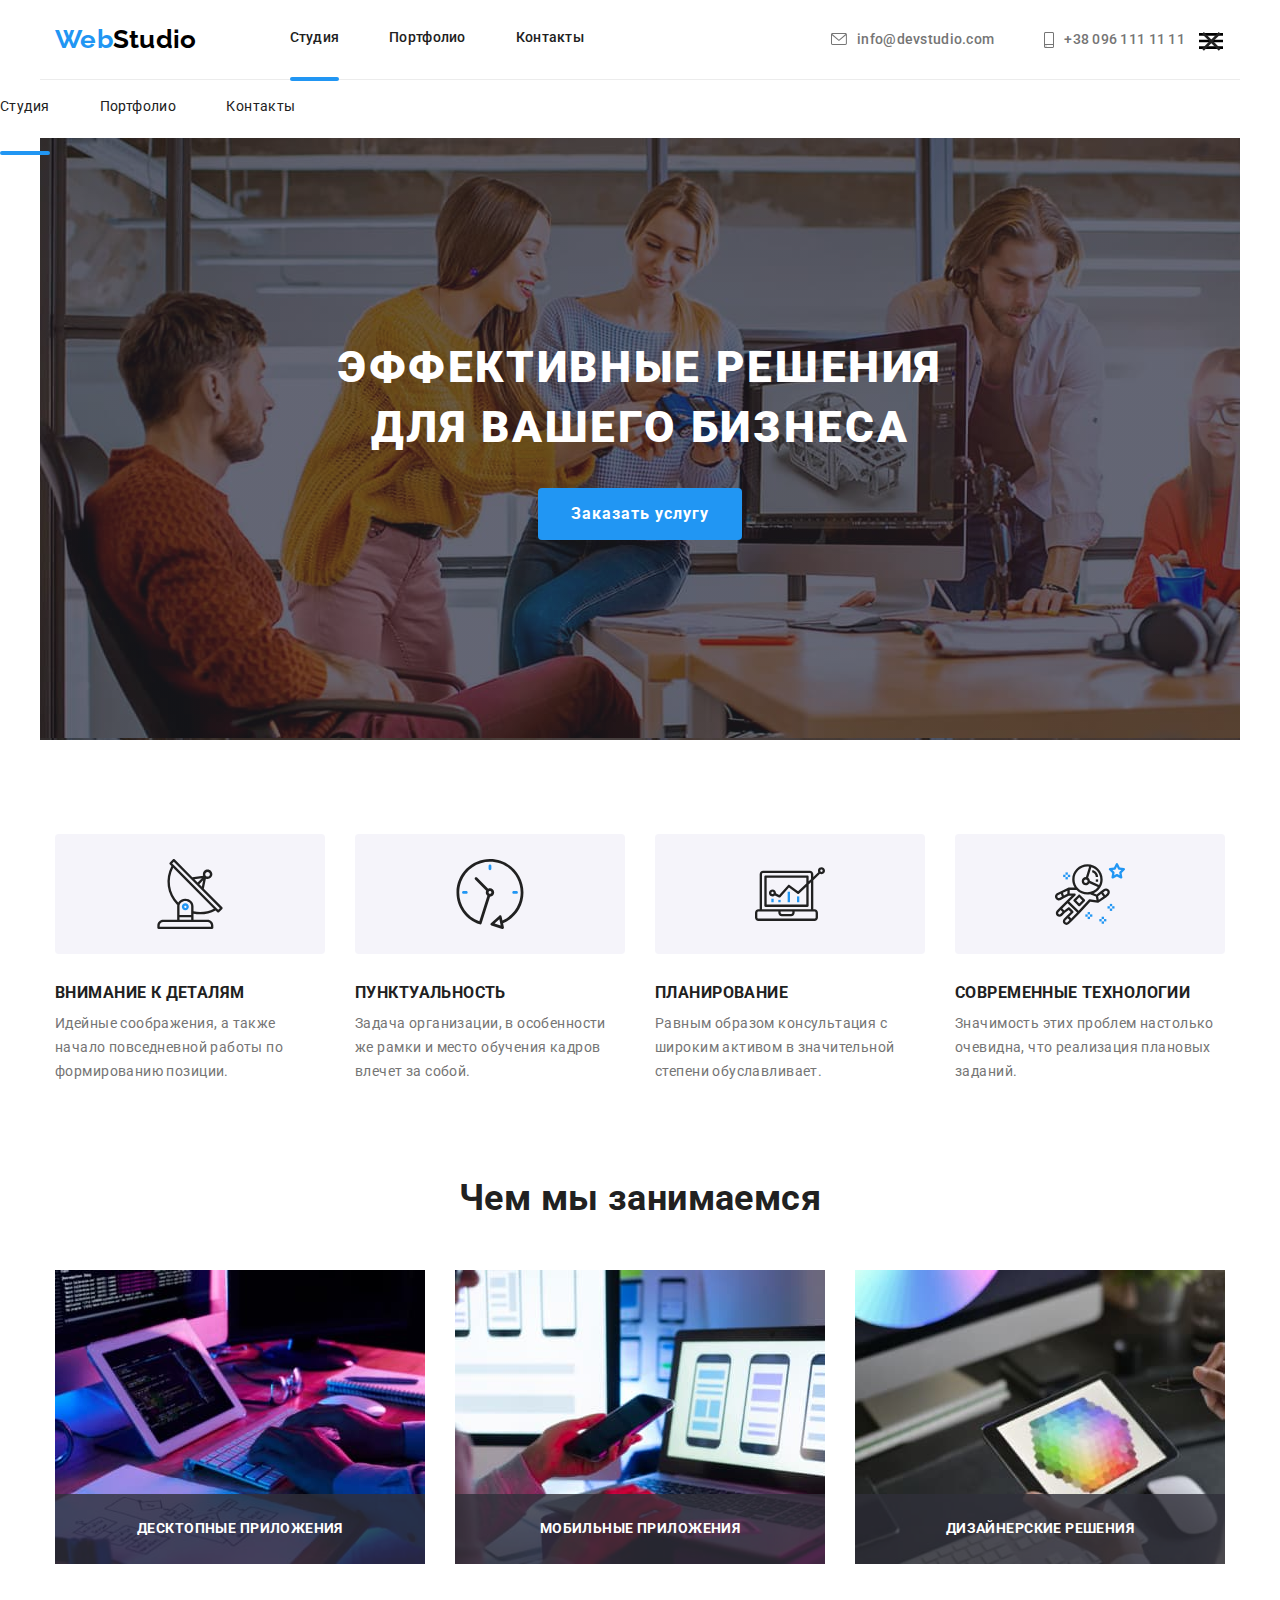
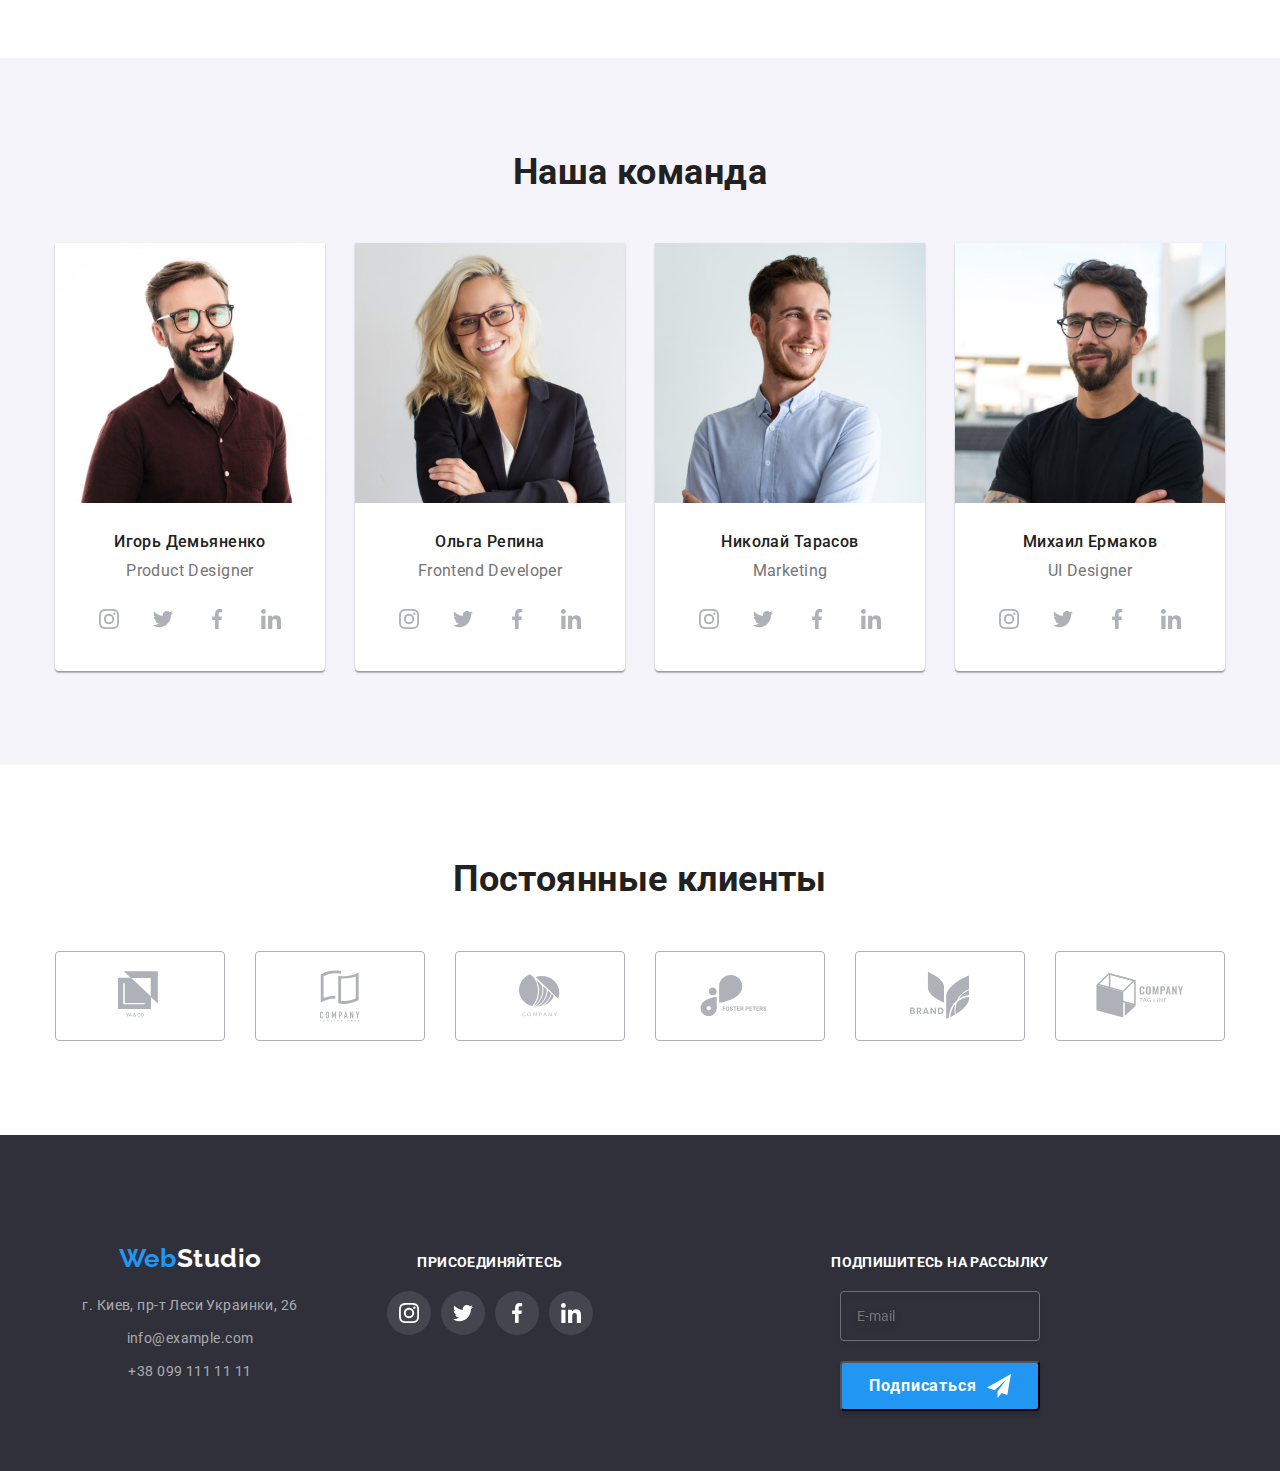
==== commit af38241c: "адаптивная верстка футер" ====
--- a/index.html
+++ b/index.html
@@ -40,8 +40,23 @@
                     </a>
                 </li>
             </ul>
+            <button class="mobile-menu-btn">
+                <svg class="mobile-menu-icon"> 
+                    <use class="icon-menu" href="./images/icons/sprite.svg#icon-menu"></use>
+                    <use class="icon-close" href="./images/icons/sprite.svg#icon-close"></use>
+                </svg>
+            </button>
         </div>
      </header>
+
+     <div class="mobile-menu">
+        <ul class="list site-nav">
+            <li class="site-nav__item"><a class="link site-nav__link curent" href="">Студия</a></li>
+            <li class="site-nav__item"><a class="link site-nav__link" href="./portfolio.html">Портфолио</a></li>
+            <li class="site-nav__item"><a class="link site-nav__link" href="">Контакты</a></li>
+        </ul>
+
+     </div>
 
      <main>
      
@@ -311,7 +326,7 @@
 
       <footer class="footer section--dark-bg">
           <div class="container footer__container">
-              <section class="footer-map calc-position">
+              <section class="calc-position">
                 <a class="logo footer__logo logo--dark-bg" href="./index.html"><span class="header__part-logo">Web</span>Studio</a>
                 <address>
                     <ul class="list">
@@ -321,7 +336,7 @@
                     </ul>                 
                 </address>
             </section>
-            <section class="footer-social calc-position" >               
+            <section class="calc-position" >               
                 <h2 class="footer__text">присоединяйтесь</h2>  
                     <ul class="list social-list">
                         <li class="social-list_item">
@@ -354,17 +369,17 @@
                         </li>
                     </ul>
             </section>
-          <section class="calc-position">
-              <h2 class="footer__text">Подпишитесь на рассылку</h2>
-              <form class="form">                       
-                    <input class="form__input" type="email" name="E-mail" autocomplete="on" placeholder="E-mail">
-                    <button class="form__button" type="submit">Подписаться
-                        <svg class="form__icon">
-                        <use href="./images/icons/sprite.svg#icon-icon-send"></use>
-                        </svg>
-                    </button>
-              </form>
-          </section>
+            <section class="calc-position">
+                <h2 class="footer__text">Подпишитесь на рассылку</h2>
+                <form class="form">                       
+                        <input class="form__input" type="email" name="E-mail" autocomplete="on" placeholder="E-mail">
+                        <button class="form__button" type="submit">Подписаться
+                            <svg class="form__icon">
+                            <use href="./images/icons/sprite.svg#icon-icon-send"></use>
+                            </svg>
+                        </button>
+                </form>
+            </section>
         </div>
       </footer>
       <div class="backdrop is-hidden" data-modal>
--- a/css/styles.min.css
+++ b/css/styles.min.css
@@ -1,2 +1,2 @@
-:root{--color-logo: #000000;--color-logo-linknav: #2196f3;--color-main-title: #ffffff;--color-section-title: #212121;--color-text: #757575;--color-dark-bg: #2f303a;--color-grey-bg: #f5f4fa;--button-portf: #212121;--color-icons: #afb1b8;--color-iconsbg: rgba(255, 255, 255, 0.1)}html{box-sizing:border-box}*,*::before,*::after{box-sizing:inherit}body{font-family:'Roboto', sans-serif;font-style:normal;font-weight:400;font-size:14px;line-height:1.71;letter-spacing:0.03em;color:var(--color-text)}h1,h2,h3,h4,h5,h6,p{margin:0}img{display:block;max-width:100%;height:auto}address{font-style:normal}.visually-hidden{position:absolute !important;clip:rect(1px 1px 1px 1px);clip:rect(1px 1px 1px 1px 1px);padding:0 !important;border:0 !important;height:1px !important;width:1px !important;overflow:hidden}.logo{font-family:'Raleway', sans-serif;font-weight:700;font-size:26px;line-height:1.19;color:var(--color-logo);text-decoration:none}.link{padding-top:15px;padding-bottom:15px;text-decoration:none;color:inherit;transition-property:color;transition-duration:250ms;transition-timing-function:cubic-bezier(0.4, 0, 0.2, 1)}.link:hover,.link:focus{color:var(--color-logo-linknav)}.list{list-style:none;padding:0;margin:0}.curent{color:var(--color-logo-linknav)}.curent::after{content:'';display:block;width:auto;height:4px;background:#2196f3;border-radius:2px;transform:translateY(32px)}.border-shadow{box-shadow:0px 4px 4px rgba(0,0,0,0.25)}.container{width:100%;padding-left:15px;padding-right:15px;margin-left:auto;margin-right:auto}@media screen and (min-width: 480px){.container{max-width:480px}}@media screen and (min-width: 768px){.container{max-width:768px}}@media screen and (min-width: 1200px){.container{max-width:1200px}}.hero__button{display:block;margin-left:auto;margin-right:auto;min-width:200px;border:1px solid transparent;border-radius:4px;padding:10px 32px;font-family:inherit;font-weight:700;font-size:16px;line-height:1.87;letter-spacing:0.06em;color:var(--color-main-title);background-color:var(--color-logo-linknav);cursor:pointer;text-align:center}.form__button{display:flex;align-items:center;justify-content:center;font-weight:700;font-size:16px;line-height:1.87;letter-spacing:0.06em;margin-left:12px;width:200px;height:50px;color:var(--color-main-title);background-color:#2196f3;box-shadow:0px 4px 4px rgba(0,0,0,0.15);border-radius:4px}.component__button{display:inline-block;border-radius:4px;border:0;min-width:73px;padding:6px 22px;font-family:inherit;font-weight:500;font-size:16px;line-height:1.62;text-align:center;color:var(--button-portf);cursor:pointer;background-color:#f5f4fa;transition-property:color, background-color, box-shadow;transition-duration:250ms;transition-timing-function:cubic-bezier(0.4, 0, 0.2, 1)}.component__button:hover,.component__button:focus{color:var(--color-main-title);background-color:var(--color-logo-linknav);box-shadow:0px 3px 1px rgba(0,0,0,0.1),0px 1px 2px rgba(0,0,0,0.08),0px 2px 2px rgba(0,0,0,0.12)}.modal__button{position:absolute;top:8px;right:8px;width:30px;height:30px;background-color:var(--color-main-title);border:1px solid rgba(0,0,0,0.1);border-radius:50%;outline:currentColor}.modal__button:hover .modal__icon,.modal__button:focus .modal__icon{fill:var(--color-logo-linknav)}.modal-form__button{margin-right:auto;margin-left:auto;width:200px;height:50px;background-color:#188ce8;box-shadow:0px 4px 4px rgba(0,0,0,0.15);border-radius:4px}.site-nav{display:flex}.site-nav__item:not(:last-child){margin-right:50px}.site-nav__link{display:block;color:var(--color-section-title)}.social-list{display:inline-flex}.social-list_item:not(:last-child){margin-right:10px}.social-list__link{display:flex;align-items:center;justify-content:center;width:44px;height:44px;border-radius:50%;background-color:var(--color-main-title);transition-property:background-color;transition-duration:250ms;transition-timing-function:cubic-bezier(0.4, 0, 0.2, 1)}.social-list__link:hover,.social-list__link:focus{background-color:var(--color-logo-linknav)}.social-list__icon{width:20px;height:20px;fill:var(--color-icons);transition-property:fill;transition-duration:250ms;transition-timing-function:cubic-bezier(0.4, 0, 0.2, 1)}.social-list__link:hover .social-list__icon,.social-list__link:focus .social-list__icon{fill:var(--color-main-title)}.logo--dark-bg{--color-logo: var(--color-main-title)}.header__logo{margin-right:93px}.header__part-logo{color:var(--color-logo-linknav)}.footer__logo{display:inline-block;margin-bottom:20px}.form{display:inline-flex}.form__input{width:358px;height:50px;padding-left:16px;border:1px solid rgba(255,255,255,0.3);filter:drop-shadow(0px 4px 4px rgba(0,0,0,0.15));border-radius:4px;background-color:transparent;color:var(--color-main-title)}.form__icon{margin-left:10px;width:24px;height:24px;fill:var(--color-main-title)}.backdrop{position:fixed;top:0;left:0;width:100%;height:100%;background-color:rgba(0,0,0,0.2);opacity:1;transition-property:opacity;transition-duration:250ms;transition-timing-function:cubic-bezier(0.4, 0, 0.2, 1)}.backdrop.is-hidden{opacity:0;pointer-events:none}.modal{position:absolute;top:50%;left:50%;transform:translate(-50%, -50%);min-width:528px;min-height:581px;padding:40px;background-color:var(--color-main-title);box-shadow:0px 1px 3px rgba(0,0,0,0.12),0px 1px 1px rgba(0,0,0,0.14),0px 2px 1px rgba(0,0,0,0.2);border-radius:4px}.modal__text{display:block;margin-bottom:12px;font-weight:700;font-size:20px;line-height:1.15;text-align:center;color:var(--color-section-title)}.modal-container{position:relative;display:flex;flex-direction:column;margin-bottom:10px}.modal__icon{width:18px;height:18px;fill:var(--color-logo);transition-property:fill;transition-duration:250ms;transition-timing-function:cubic-bezier(0.4, 0, 0.2, 1)}.modal-form{display:flex;flex-direction:column}.modal-form__text{margin-bottom:4px;font-size:12px;line-height:1.16;letter-spacing:0.01em;color:var(--color-text)}.modal-form__input{padding-left:42px;outline:currentColor;width:448px;height:40px;border:1px solid rgba(33,33,33,0.2);border-radius:4px;transition-property:border-color;transition-duration:250ms;transition-timing-function:cubic-bezier(0.4, 0, 0.2, 1)}.modal-form__input:hover,.modal-form__input:focus{border-color:var(--color-logo-linknav)}.modal-form__icon{position:absolute;bottom:11px;left:12px;width:18px;height:18px;fill:var(--color-section-title);transition-property:fill;transition-duration:250ms;transition-timing-function:cubic-bezier(0.4, 0, 0.2, 1)}.modal-form__icon:hover,.modal-form__icon:hover{fill:var(--color-logo-linknav)}.modal-form__input:hover+.modal-form__icon,.modal-form__input:focus+.modal-form__icon{fill:var(--color-logo-linknav)}.modal-form__textarea{resize:none;margin-bottom:20px;padding:12px 16px;border:1px solid rgba(33,33,33,0.2);border-radius:4px;outline:currentColor;transition-property:border-color;transition-duration:250ms;transition-timing-function:cubic-bezier(0.4, 0, 0.2, 1)}.modal-form__textarea:hover,.modal-form__textarea:focus{border-color:var(--color-logo-linknav)}.modal-form__textarea::placeholder{line-height:1.14;letter-spacing:0.01em;color:rgba(117,117,117,0.5)}.modal-form__contract{display:flex;align-items:center;margin-bottom:30px}.modal-form__checkbox{position:absolute !important;clip:rect(1px 1px 1px 1px);clip:rect(1px 1px 1px 1px 1px);padding:0 !important;border:0 !important;height:1px !important;width:1px !important;overflow:hidden}.modal-form__cheсk{display:inline-block;margin-right:7px;width:16px;height:15px;border:1px solid var(--color-section-title);border-radius:2px}.modal-form__checkbox:checked+.modal-form__cheсk{border-color:var(--color-logo-linknav);background-color:var(--color-logo-linknav);background-image:url(../images/icons/check.svg);background-size:contain;background-origin:border-box}.modal-form__link{color:var(--color-logo-linknav)}.modal-form__text{display:flex;align-items:center;justify-content:center;font-weight:700;font-size:16px;line-height:1.87;letter-spacing:0.06em;color:var(--color-main-title)}.nav{display:flex;align-items:center}.auth-nav{display:flex;margin-left:auto}.auth-nav__item:not(:last-child){margin-right:50px}.auth-nav__link{display:flex;align-items:center;justify-content:center;color:var(--color-text)}.auth-nav__icon-mail{width:16px;height:12px;margin-right:10px;fill:currentColor}.auth-nav__icon-phone{width:10px;height:16px;margin-right:10px;fill:currentColor}.section{padding-top:60px;padding-bottom:60px}@media screen and (min-width: 1200px){.section{padding-top:94px;padding-bottom:94px}}.section__title{font-weight:700;font-size:36px;line-height:1.16;text-align:center;margin-bottom:50px;color:var(--color-section-title)}.section--dark-bg{width:100%;background-color:var(--color-dark-bg)}.section--grey-bg{width:100%;margin-left:auto;margin-right:auto;background-color:var(--color-grey-bg)}.header{font-weight:500;font-size:14px;line-height:1.14;letter-spacing:0.02em;color:var(--color-section-title)}.header__container{display:flex;border-bottom:1px solid #ececec;align-items:center;justify-content:space-between;height:80px}.hero{max-width:1200px;padding-top:200px;padding-bottom:200px;margin-left:auto;margin-right:auto;background-image:linear-gradient(to right, rgba(47,48,58,0.4), rgba(47,48,58,0.4)),url(../images/titlefon.jpg)}.hero__title{margin-left:auto;margin-right:auto;margin-bottom:30px;text-align:center;font-weight:900;font-size:44px;line-height:1.36;letter-spacing:0.06em;text-transform:uppercase;color:var(--color-main-title);width:calc(100% / 12 * 7)}.description{display:flex;flex-wrap:wrap;margin-top:-30px;margin-left:-30px}.description__item{width:270px;margin-bottom:0;margin-top:30px;margin-left:30px;flex-basis:calc((100% - 1 * 30px) / 1)}@media screen and (min-width: 768px){.description__item{flex-basis:calc((100% - 2 * 30px) / 2)}}@media screen and (min-width: 1200px){.description__item{flex-basis:calc((100% - 4 * 30px) / 4)}}.description__item::before{content:'';display:block;height:120px;margin-bottom:30px;background-repeat:no-repeat;background-position:50% 50%;background-color:var(--color-grey-bg);border-radius:4px}.description__item:nth-child(1):before{background-image:url(../images/cards/antenna.svg)}.description__item:nth-child(2):before{background-image:url(../images/cards/clock.svg)}.description__item:nth-child(3):before{background-image:url(../images/cards/diagram.svg)}.description__item:nth-child(4):before{background-image:url(../images/cards/astronaut.svg)}.description__title{margin-bottom:10px;font-weight:700;line-height:1.14;text-transform:uppercase;color:var(--color-section-title)}@media screen and (min-width: 480px) and (max-width: 768px){.description__title{text-align:center}}.work{display:none;padding-top:0}@media screen and (min-width: 1200px){.work{display:block}}.image{display:flex;flex-wrap:wrap;margin-top:-30px;margin-left:-30px}.image__item{position:relative;margin-top:30px;margin-left:30px;flex-basis:calc((100% - 3 * 30px) / 3)}.image__text{position:absolute;bottom:0;width:370px;height:70px;margin:0;padding-top:27px;padding-bottom:27px;font-weight:700;line-height:1.14;text-align:center;color:var(--color-main-title);text-transform:uppercase;background-color:rgba(47,48,58,0.8)}.team{display:flex;flex-wrap:wrap;margin-top:-30px;margin-left:-30px;font-size:16px;line-height:1.18}.team__item{margin-top:30px;margin-left:30px;flex-basis:calc((100% - 1 * 30px) / 1);max-width:450px;text-align:center;background-color:var(--color-main-title);box-shadow:0px 1px 3px rgba(0,0,0,0.12),0px 1px 1px rgba(0,0,0,0.14),0px 2px 1px rgba(0,0,0,0.2);border-radius:0px 0px 4px 4px}@media screen and (min-width: 768px){.team__item{flex-basis:calc((100% - 2 * 30px) / 2)}}@media screen and (min-width: 1200px){.team__item{flex-basis:calc((100% - 4 * 30px) / 4)}}.our-team{padding:30px}.team__name{margin-bottom:10px;font-weight:500;font-size:16px;line-height:1.18;color:var(--color-section-title)}.team__position{margin-bottom:16px;font-size:16px;line-height:1.18;text-align:center}.client-list{display:flex;flex-wrap:wrap;margin-top:-30px;margin-left:-30px}.client-list__item{margin-top:30px;margin-left:30px;flex-basis:calc((100% - 2 * 30px) / 2)}@media screen and (min-width: 768px){.client-list__item{flex-basis:calc((100% - 3 * 30px) / 3)}}@media screen and (min-width: 1200px){.client-list__item{flex-basis:calc((100% - 6 * 30px) / 6)}}.client-list__link{display:flex;align-items:center;justify-content:center;width:100%;height:90px;border:1px solid #afb1b8;border-radius:4px;transition-property:border-color;transition-duration:250ms;transition-timing-function:cubic-bezier(0.4, 0, 0.2, 1)}.client-list__link:hover,.client-list__link:focus{border-color:var(--color-logo-linknav)}.client-list__icon{fill:var(--color-icons);transition-property:fill;transition-duration:250ms;transition-timing-function:cubic-bezier(0.4, 0, 0.2, 1)}.client-list__link:hover .client-list__icon,.client-list__link:focus .client-list__icon{fill:var(--color-logo-linknav)}.footer{padding-top:60px;padding-bottom:60px}.footer-map{margin-right:70px}.calc-position{flex-basis:calc((50% - 45px) / 2)}.calc-position:last-child{flex-basis:calc(50% - 15px)}.footer__item:not(:last-child){margin-bottom:9px}.footer__link{padding:0;color:rgba(255,255,255,0.6)}.footer-social{display:inline-block}.footer__text{margin-bottom:20px;font-weight:700;font-size:14px;line-height:1.14;text-transform:uppercase;color:var(--color-main-title)}.link--dark-bg{background-color:var(--color-iconsbg)}.link--dark-bg:hover,.link--dark-bg:focus{background-color:var(--color-logo-linknav)}.icon--dark-bg{fill:var(--color-main-title)}.footer__container{display:block;text-align:center}@media screen and (min-width: 768px) and (max-width: 1200px){.footer__container{display:flex;align-items:baseline}}.component{display:flex;align-items:center;justify-content:center;padding-bottom:34px}.component__item:not(:last-child){margin-right:8px}.card{display:flex;flex-wrap:wrap;margin-top:-30px;margin-left:-30px}.card__element{max-width:370px;margin-top:30px;margin-left:30px;flex-basis:calc((100% - 3 * 30px) / 3);border:1px solid #eeeeee;transition-property:background-color, box-shadow;transition-duration:250ms;transition-timing-function:cubic-bezier(0.4, 0, 0.2, 1)}.card__element:hover,.card__element:focus{background-color:var(--color-main-title);box-shadow:0px 1px 1px rgba(0,0,0,0.12),0px 4px 4px rgba(0,0,0,0.06),1px 4px 6px rgba(0,0,0,0.16)}.box{position:relative;overflow:hidden}.card__overlay{position:absolute;top:0;left:0;width:100%;height:100%;background-color:rgba(33,150,243,0.9);transform:translateY(100%);transition:250ms ease;margin:0;padding:63px 24px;font-size:18px;line-height:1.56;color:var(--color-main-title);transition-property:transform;transition-duration:250ms;transition-timing-function:cubic-bezier(0.4, 0, 0.2, 1)}.card__element:hover .card__overlay{transform:translateY(0)}.card__name{border-top:0;border-right:1px solid #eeeeee;border-left:1px solid #eeeeee;border-bottom:1px solid #eeeeee;padding:20px 24px}.card__title{margin-bottom:4px;font-weight:700;font-size:18px;line-height:2;letter-spacing:0.06em;color:var(--color-section-title)}.card__text{font-size:16px;line-height:1.87;color:var(--color-text)}
+:root{--color-logo: #000000;--color-logo-linknav: #2196f3;--color-main-title: #ffffff;--color-section-title: #212121;--color-text: #757575;--color-dark-bg: #2f303a;--color-grey-bg: #f5f4fa;--button-portf: #212121;--color-icons: #afb1b8;--color-iconsbg: rgba(255, 255, 255, 0.1)}html{box-sizing:border-box}*,*::before,*::after{box-sizing:inherit}body{font-family:'Roboto', sans-serif;font-style:normal;font-weight:400;font-size:14px;line-height:1.71;letter-spacing:0.03em;color:var(--color-text)}h1,h2,h3,h4,h5,h6,p{margin:0}img{display:block;max-width:100%;height:auto}address{font-style:normal}.visually-hidden{position:absolute !important;clip:rect(1px 1px 1px 1px);clip:rect(1px 1px 1px 1px 1px);padding:0 !important;border:0 !important;height:1px !important;width:1px !important;overflow:hidden}.logo{font-family:'Raleway', sans-serif;font-weight:700;font-size:26px;line-height:1.19;color:var(--color-logo);text-decoration:none}.link{padding-top:15px;padding-bottom:15px;text-decoration:none;color:inherit;transition-property:color;transition-duration:250ms;transition-timing-function:cubic-bezier(0.4, 0, 0.2, 1)}.link:hover,.link:focus{color:var(--color-logo-linknav)}.list{list-style:none;padding:0;margin:0}.curent{color:var(--color-logo-linknav)}.curent::after{content:'';display:block;width:auto;height:4px;background:#2196f3;border-radius:2px;transform:translateY(32px)}.border-shadow{box-shadow:0px 4px 4px rgba(0,0,0,0.25)}.container{width:100%;padding-left:15px;padding-right:15px;margin-left:auto;margin-right:auto}@media screen and (min-width: 480px){.container{max-width:480px}}@media screen and (min-width: 768px){.container{max-width:768px}}@media screen and (min-width: 1200px){.container{max-width:1200px}}.hero__button{display:block;margin-left:auto;margin-right:auto;min-width:200px;border:1px solid transparent;border-radius:4px;padding:10px 32px;font-family:inherit;font-weight:700;font-size:16px;line-height:1.87;letter-spacing:0.06em;color:var(--color-main-title);background-color:var(--color-logo-linknav);cursor:pointer;text-align:center}.form__button{display:flex;align-items:center;justify-content:center;font-weight:700;font-size:16px;line-height:1.87;letter-spacing:0.06em;width:200px;height:50px;color:var(--color-main-title);background-color:#2196f3;box-shadow:0px 4px 4px rgba(0,0,0,0.15);border-radius:4px}.component__button{display:inline-block;border-radius:4px;border:0;min-width:73px;padding:6px 22px;font-family:inherit;font-weight:500;font-size:16px;line-height:1.62;text-align:center;color:var(--button-portf);cursor:pointer;background-color:#f5f4fa;transition-property:color, background-color, box-shadow;transition-duration:250ms;transition-timing-function:cubic-bezier(0.4, 0, 0.2, 1)}.component__button:hover,.component__button:focus{color:var(--color-main-title);background-color:var(--color-logo-linknav);box-shadow:0px 3px 1px rgba(0,0,0,0.1),0px 1px 2px rgba(0,0,0,0.08),0px 2px 2px rgba(0,0,0,0.12)}.modal__button{position:absolute;top:8px;right:8px;width:30px;height:30px;background-color:var(--color-main-title);border:1px solid rgba(0,0,0,0.1);border-radius:50%;outline:currentColor}.modal__button:hover .modal__icon,.modal__button:focus .modal__icon{fill:var(--color-logo-linknav)}.modal-form__button{margin-right:auto;margin-left:auto;width:200px;height:50px;background-color:#188ce8;box-shadow:0px 4px 4px rgba(0,0,0,0.15);border-radius:4px}.site-nav{display:flex}@media screen and (max-width: 767.98px){.site-nav{display:none}}.site-nav__item:not(:last-child){margin-right:50px}.site-nav__link{display:block;color:var(--color-section-title)}.social-list{display:inline-flex}.social-list_item:not(:last-child){margin-right:10px}.social-list__link{display:flex;align-items:center;justify-content:center;width:44px;height:44px;border-radius:50%;background-color:var(--color-main-title);transition-property:background-color;transition-duration:250ms;transition-timing-function:cubic-bezier(0.4, 0, 0.2, 1)}.social-list__link:hover,.social-list__link:focus{background-color:var(--color-logo-linknav)}.social-list__icon{width:20px;height:20px;fill:var(--color-icons);transition-property:fill;transition-duration:250ms;transition-timing-function:cubic-bezier(0.4, 0, 0.2, 1)}.social-list__link:hover .social-list__icon,.social-list__link:focus .social-list__icon{fill:var(--color-main-title)}.logo--dark-bg{--color-logo: var(--color-main-title)}.header__logo{margin-right:93px}.header__part-logo{color:var(--color-logo-linknav)}.footer__logo{display:inline-block;margin-bottom:20px}.form{display:flex;flex-direction:column;align-items:center}@media screen and (min-width: 768px){.form{display:inline-flex}}.form__input{width:100%;height:50px;margin-bottom:20px;padding-left:16px;border:1px solid rgba(255,255,255,0.3);filter:drop-shadow(0px 4px 4px rgba(0,0,0,0.15));border-radius:4px;background-color:transparent;color:var(--color-main-title)}.form__icon{margin-left:10px;width:24px;height:24px;fill:var(--color-main-title)}.backdrop{position:fixed;top:0;left:0;width:100%;height:100%;background-color:rgba(0,0,0,0.2);opacity:1;transition-property:opacity;transition-duration:250ms;transition-timing-function:cubic-bezier(0.4, 0, 0.2, 1)}.backdrop.is-hidden{opacity:0;pointer-events:none}.modal{position:absolute;top:50%;left:50%;transform:translate(-50%, -50%);min-width:528px;min-height:581px;padding:40px;background-color:var(--color-main-title);box-shadow:0px 1px 3px rgba(0,0,0,0.12),0px 1px 1px rgba(0,0,0,0.14),0px 2px 1px rgba(0,0,0,0.2);border-radius:4px}.modal__text{display:block;margin-bottom:12px;font-weight:700;font-size:20px;line-height:1.15;text-align:center;color:var(--color-section-title)}.modal-container{position:relative;display:flex;flex-direction:column;margin-bottom:10px}.modal__icon{width:18px;height:18px;fill:var(--color-logo);transition-property:fill;transition-duration:250ms;transition-timing-function:cubic-bezier(0.4, 0, 0.2, 1)}.modal-form{display:flex;flex-direction:column}.modal-form__text{margin-bottom:4px;font-size:12px;line-height:1.16;letter-spacing:0.01em;color:var(--color-text)}.modal-form__input{padding-left:42px;outline:currentColor;width:448px;height:40px;border:1px solid rgba(33,33,33,0.2);border-radius:4px;transition-property:border-color;transition-duration:250ms;transition-timing-function:cubic-bezier(0.4, 0, 0.2, 1)}.modal-form__input:hover,.modal-form__input:focus{border-color:var(--color-logo-linknav)}.modal-form__icon{position:absolute;bottom:11px;left:12px;width:18px;height:18px;fill:var(--color-section-title);transition-property:fill;transition-duration:250ms;transition-timing-function:cubic-bezier(0.4, 0, 0.2, 1)}.modal-form__icon:hover,.modal-form__icon:hover{fill:var(--color-logo-linknav)}.modal-form__input:hover+.modal-form__icon,.modal-form__input:focus+.modal-form__icon{fill:var(--color-logo-linknav)}.modal-form__textarea{resize:none;margin-bottom:20px;padding:12px 16px;border:1px solid rgba(33,33,33,0.2);border-radius:4px;outline:currentColor;transition-property:border-color;transition-duration:250ms;transition-timing-function:cubic-bezier(0.4, 0, 0.2, 1)}.modal-form__textarea:hover,.modal-form__textarea:focus{border-color:var(--color-logo-linknav)}.modal-form__textarea::placeholder{line-height:1.14;letter-spacing:0.01em;color:rgba(117,117,117,0.5)}.modal-form__contract{display:flex;align-items:center;margin-bottom:30px}.modal-form__checkbox{position:absolute !important;clip:rect(1px 1px 1px 1px);clip:rect(1px 1px 1px 1px 1px);padding:0 !important;border:0 !important;height:1px !important;width:1px !important;overflow:hidden}.modal-form__cheсk{display:inline-block;margin-right:7px;width:16px;height:15px;border:1px solid var(--color-section-title);border-radius:2px}.modal-form__checkbox:checked+.modal-form__cheсk{border-color:var(--color-logo-linknav);background-color:var(--color-logo-linknav);background-image:url(../images/icons/check.svg);background-size:contain;background-origin:border-box}.modal-form__link{color:var(--color-logo-linknav)}.modal-form__text{display:flex;align-items:center;justify-content:center;font-weight:700;font-size:16px;line-height:1.87;letter-spacing:0.06em;color:var(--color-main-title)}.mobile-menu-btn{width:40px;height:40px;background-color:transparent;border:none}.mobile-menu-icon{width:100%;max-width:480px;height:100vh;width:40px;height:40px}.nav{display:flex;align-items:center}.auth-nav{display:flex;margin-left:auto}@media screen and (max-width: 767.98px){.auth-nav{display:none}}.auth-nav__item:not(:last-child){margin-right:50px}.auth-nav__link{display:flex;align-items:center;justify-content:center;color:var(--color-text)}.auth-nav__icon-mail{width:16px;height:12px;margin-right:10px;fill:currentColor}.auth-nav__icon-phone{width:10px;height:16px;margin-right:10px;fill:currentColor}.section{padding-top:60px;padding-bottom:60px}@media screen and (min-width: 1200px){.section{padding-top:94px;padding-bottom:94px}}.section__title{font-weight:700;font-size:36px;line-height:1.16;text-align:center;margin-bottom:50px;color:var(--color-section-title)}.section--dark-bg{width:100%;background-color:var(--color-dark-bg)}.section--grey-bg{width:100%;margin-left:auto;margin-right:auto;background-color:var(--color-grey-bg)}.header{font-weight:500;font-size:14px;line-height:1.14;letter-spacing:0.02em;color:var(--color-section-title)}.header__container{display:flex;border-bottom:1px solid #ececec;align-items:center;justify-content:space-between;height:80px}.hero{max-width:1200px;padding-top:200px;padding-bottom:200px;margin-left:auto;margin-right:auto;background-image:linear-gradient(to right, rgba(47,48,58,0.4), rgba(47,48,58,0.4)),url(../images/titlefon.jpg)}.hero__title{margin-left:auto;margin-right:auto;margin-bottom:30px;text-align:center;font-weight:900;font-size:44px;line-height:1.36;letter-spacing:0.06em;text-transform:uppercase;color:var(--color-main-title);width:calc(100% / 12 * 7)}.description{display:flex;flex-wrap:wrap;margin-top:-30px;margin-left:-30px}.description__item{width:270px;margin-bottom:0;margin-top:30px;margin-left:30px;flex-basis:calc((100% - 1 * 30px) / 1)}@media screen and (min-width: 768px){.description__item{flex-basis:calc((100% - 2 * 30px) / 2)}}@media screen and (min-width: 1200px){.description__item{flex-basis:calc((100% - 4 * 30px) / 4)}}.description__item::before{content:'';display:block;height:120px;margin-bottom:30px;background-repeat:no-repeat;background-position:50% 50%;background-color:var(--color-grey-bg);border-radius:4px}.description__item:nth-child(1):before{background-image:url(../images/cards/antenna.svg)}.description__item:nth-child(2):before{background-image:url(../images/cards/clock.svg)}.description__item:nth-child(3):before{background-image:url(../images/cards/diagram.svg)}.description__item:nth-child(4):before{background-image:url(../images/cards/astronaut.svg)}.description__title{margin-bottom:10px;font-weight:700;line-height:1.14;text-transform:uppercase;color:var(--color-section-title)}@media screen and (min-width: 480px) and (max-width: 768px){.description__title{text-align:center}}.work{display:none;padding-top:0}@media screen and (min-width: 1200px){.work{display:block}}.image{display:flex;flex-wrap:wrap;margin-top:-30px;margin-left:-30px}.image__item{position:relative;margin-top:30px;margin-left:30px;flex-basis:calc((100% - 3 * 30px) / 3)}.image__text{position:absolute;bottom:0;width:370px;height:70px;margin:0;padding-top:27px;padding-bottom:27px;font-weight:700;line-height:1.14;text-align:center;color:var(--color-main-title);text-transform:uppercase;background-color:rgba(47,48,58,0.8)}.team{display:flex;flex-wrap:wrap;margin-top:-30px;margin-left:-30px;font-size:16px;line-height:1.18}.team__item{margin-top:30px;margin-left:30px;flex-basis:calc((100% - 1 * 30px) / 1);max-width:450px;text-align:center;background-color:var(--color-main-title);box-shadow:0px 1px 3px rgba(0,0,0,0.12),0px 1px 1px rgba(0,0,0,0.14),0px 2px 1px rgba(0,0,0,0.2);border-radius:0px 0px 4px 4px}@media screen and (min-width: 768px){.team__item{flex-basis:calc((100% - 2 * 30px) / 2)}}@media screen and (min-width: 1200px){.team__item{flex-basis:calc((100% - 4 * 30px) / 4)}}.our-team{padding:30px}.team__name{margin-bottom:10px;font-weight:500;font-size:16px;line-height:1.18;color:var(--color-section-title)}.team__position{margin-bottom:16px;font-size:16px;line-height:1.18;text-align:center}.client-list{display:flex;flex-wrap:wrap;margin-top:-30px;margin-left:-30px}.client-list__item{margin-top:30px;margin-left:30px;flex-basis:calc((100% - 2 * 30px) / 2)}@media screen and (min-width: 768px){.client-list__item{flex-basis:calc((100% - 3 * 30px) / 3)}}@media screen and (min-width: 1200px){.client-list__item{flex-basis:calc((100% - 6 * 30px) / 6)}}.client-list__link{display:flex;align-items:center;justify-content:center;width:100%;height:90px;border:1px solid #afb1b8;border-radius:4px;transition-property:border-color;transition-duration:250ms;transition-timing-function:cubic-bezier(0.4, 0, 0.2, 1)}.client-list__link:hover,.client-list__link:focus{border-color:var(--color-logo-linknav)}.client-list__icon{fill:var(--color-icons);transition-property:fill;transition-duration:250ms;transition-timing-function:cubic-bezier(0.4, 0, 0.2, 1)}.client-list__link:hover .client-list__icon,.client-list__link:focus .client-list__icon{fill:var(--color-logo-linknav)}.footer{padding-top:60px;padding-bottom:60px}.footer__container{display:block;text-align:center}@media screen and (min-width: 768px){.footer__container{display:flex;justify-content:space-between;align-items:baseline}}.calc-position{flex-basis:calc((50% - 45px) / 2)}.calc-position:last-child{flex-basis:calc(50% - 15px)}.footer__item:not(:last-child){margin-bottom:8px}@media screen and (min-width: 1200px){.footer__item:not(:last-child){margin-bottom:9px}}.footer__link{padding:0;color:rgba(255,255,255,0.6)}.footer__text{margin-top:60px;margin-bottom:20px;font-weight:700;font-size:14px;line-height:1.14;text-transform:uppercase;color:var(--color-main-title)}.link--dark-bg{background-color:var(--color-iconsbg)}.link--dark-bg:hover,.link--dark-bg:focus{background-color:var(--color-logo-linknav)}.icon--dark-bg{fill:var(--color-main-title)}.component{display:flex;align-items:center;justify-content:center;padding-bottom:34px}.component__item:not(:last-child){margin-right:8px}.card{display:flex;flex-wrap:wrap;margin-top:-30px;margin-left:-30px}.card__element{max-width:370px;margin-top:30px;margin-left:30px;flex-basis:calc((100% - 3 * 30px) / 3);border:1px solid #eeeeee;transition-property:background-color, box-shadow;transition-duration:250ms;transition-timing-function:cubic-bezier(0.4, 0, 0.2, 1)}.card__element:hover,.card__element:focus{background-color:var(--color-main-title);box-shadow:0px 1px 1px rgba(0,0,0,0.12),0px 4px 4px rgba(0,0,0,0.06),1px 4px 6px rgba(0,0,0,0.16)}.box{position:relative;overflow:hidden}.card__overlay{position:absolute;top:0;left:0;width:100%;height:100%;background-color:rgba(33,150,243,0.9);transform:translateY(100%);transition:250ms ease;margin:0;padding:63px 24px;font-size:18px;line-height:1.56;color:var(--color-main-title);transition-property:transform;transition-duration:250ms;transition-timing-function:cubic-bezier(0.4, 0, 0.2, 1)}.card__element:hover .card__overlay{transform:translateY(0)}.card__name{border-top:0;border-right:1px solid #eeeeee;border-left:1px solid #eeeeee;border-bottom:1px solid #eeeeee;padding:20px 24px}.card__title{margin-bottom:4px;font-weight:700;font-size:18px;line-height:2;letter-spacing:0.06em;color:var(--color-section-title)}.card__text{font-size:16px;line-height:1.87;color:var(--color-text)}
 /*# sourceMappingURL=styles.min.css.map */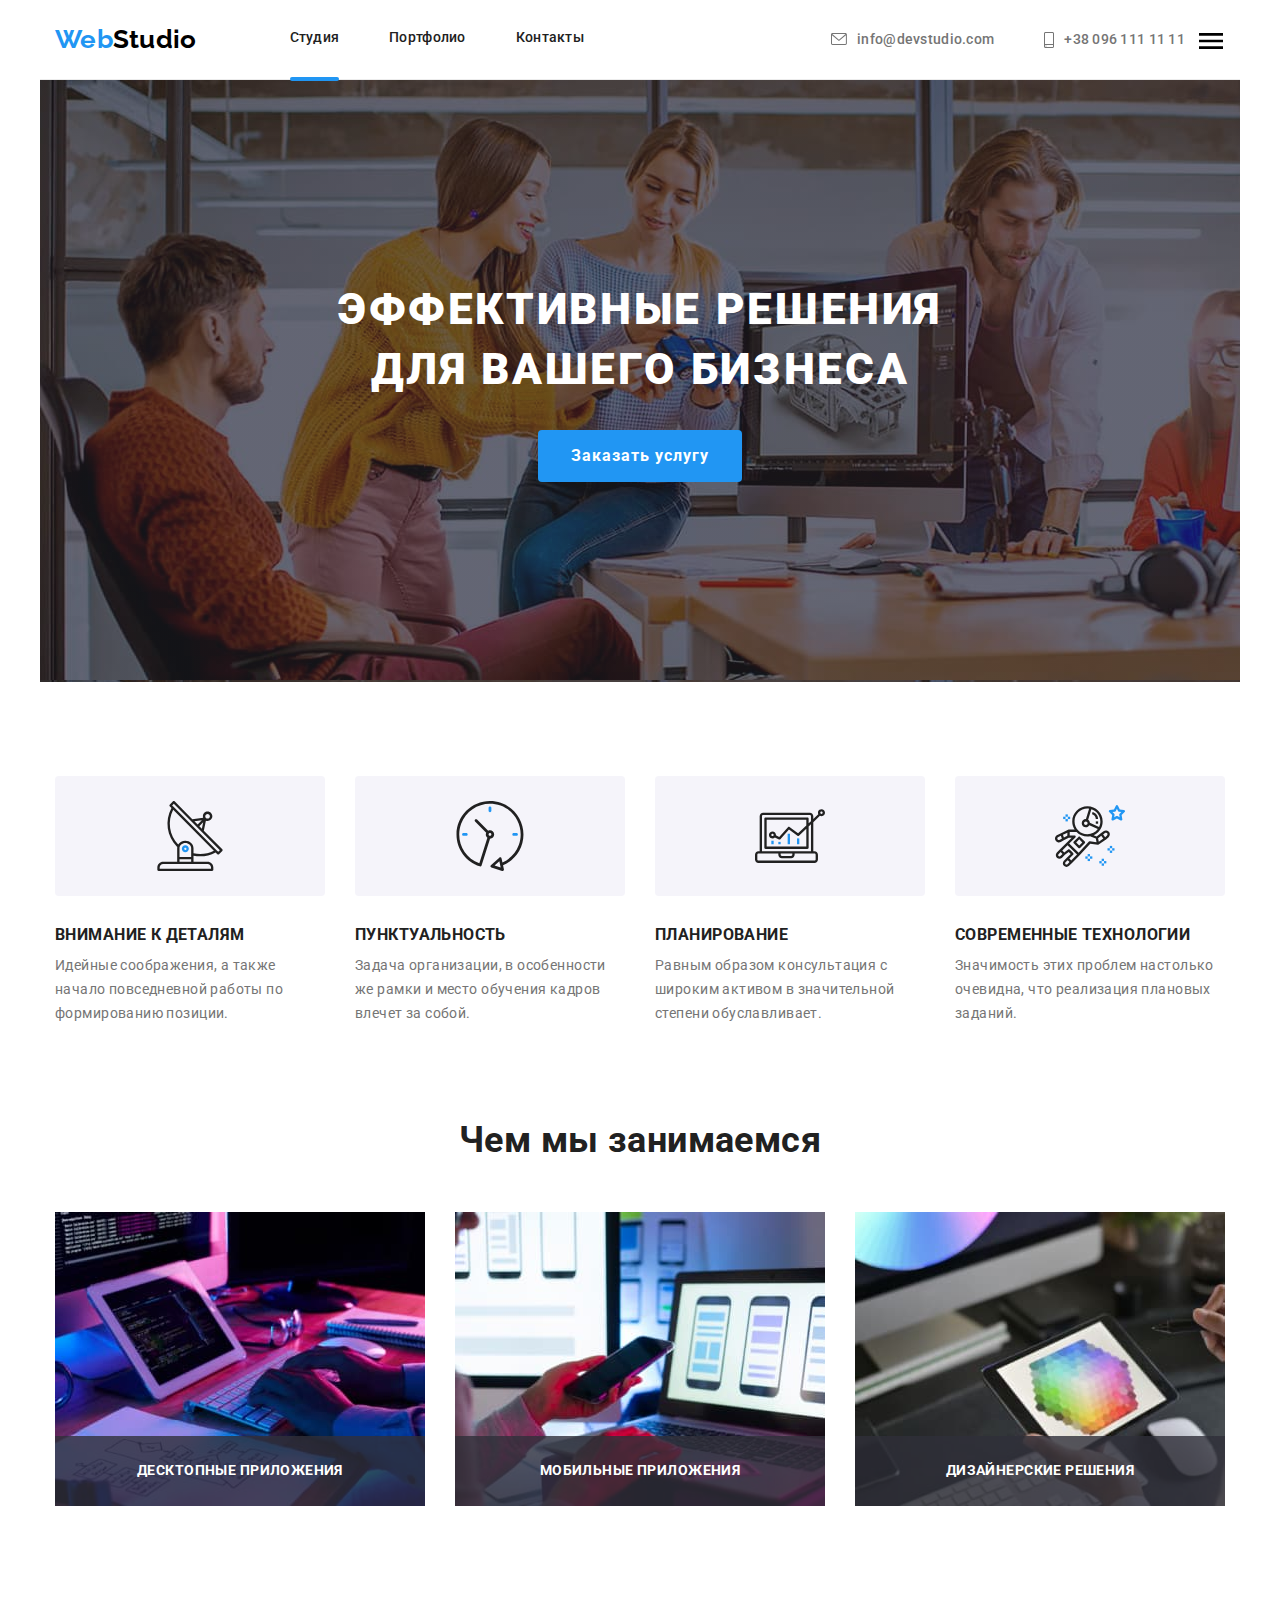
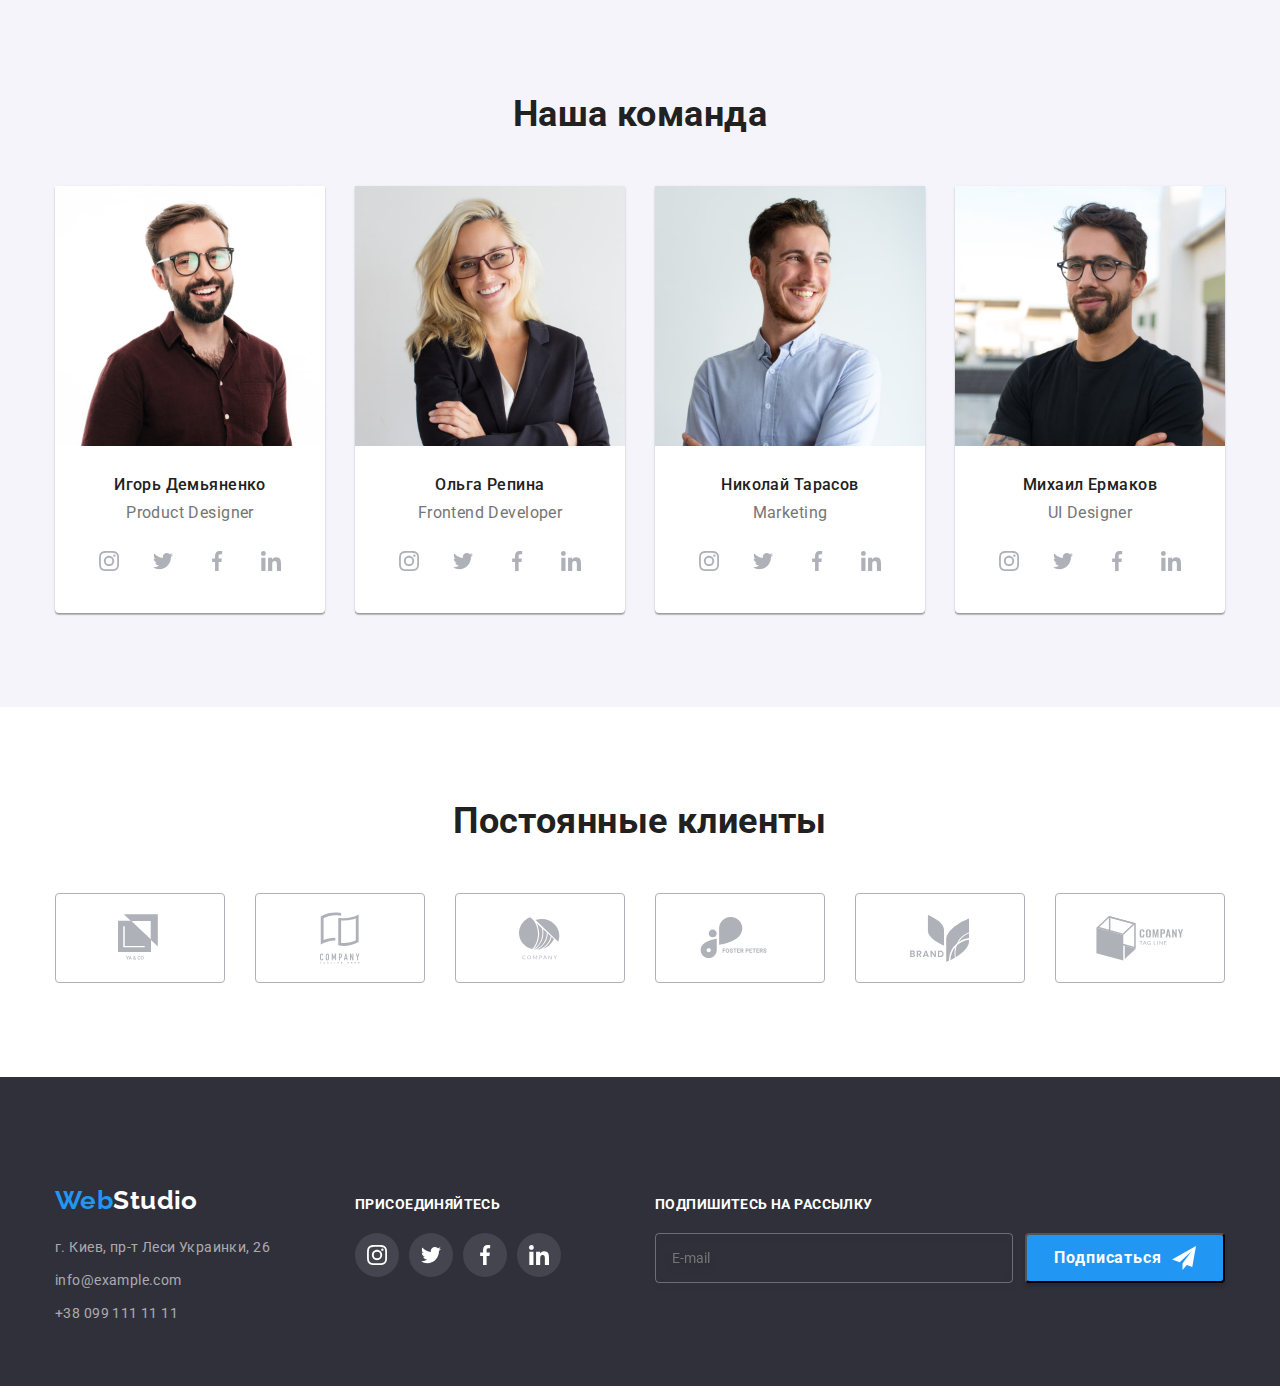
==== commit db9f514d: "edd mobile menu" ====
--- a/index.html
+++ b/index.html
@@ -40,20 +40,52 @@
                     </a>
                 </li>
             </ul>
-            <button class="mobile-menu-btn">
-                <svg class="mobile-menu-icon"> 
-                    <use class="icon-menu" href="./images/icons/sprite.svg#icon-menu"></use>
-                    <use class="icon-close" href="./images/icons/sprite.svg#icon-close"></use>
+            <button class="mobile-menu-btn" data-menu-button>
+                <svg class="mobile-menu__icon"> 
+                    <use class="mobile-menu__icon--open" href="./images/icons/sprite.svg#icon-menu"></use>
+                    <use class="mobile-menu__icon--close" href="./images/icons/sprite.svg#icon-close"></use>
                 </svg>
             </button>
         </div>
      </header>
 
-     <div class="mobile-menu">
-        <ul class="list site-nav">
-            <li class="site-nav__item"><a class="link site-nav__link curent" href="">Студия</a></li>
-            <li class="site-nav__item"><a class="link site-nav__link" href="./portfolio.html">Портфолио</a></li>
-            <li class="site-nav__item"><a class="link site-nav__link" href="">Контакты</a></li>
+     <div class="mobile-menu" data-menu>
+        <ul class="list mobile-menu__nav">
+            <li class="mobile-menu__item">
+                <a class="link mobile-menu__link" href="">Студия</a>
+            </li>
+            <li class="mobile-menu__item">
+                <a class="link mobile-menu__link" href="./portfolio.html">Портфолио</a>
+            </li>
+            <li class="mobile-menu__item">
+                <a class="link mobile-menu__link" href="">Контакты</a>
+            </li>
+        </ul>
+        <ul class="list mobile-menu__nav">
+            <li class="mobile-menu__item">
+                <a class="link mobile-menu__phone" href="tel:+380961111111">                   
+                    +38 096 111 11 11
+                </a>
+            </li>
+            <li class="mobile-menu__item">
+                <a class="link mobile-menu__mail" href="mailto:info@devstudio.com">
+                    info@devstudio.com
+                </a>
+            </li>
+        </ul> 
+        <ul class="list mobile-social">
+            <li">
+                <a class="link mobile-social__link line" href="">Instagram</a>
+            </li>
+            <li">
+                <a class="link mobile-social__link line" href="">Twitter</a>
+            </li>
+            <li">
+                <a class="link mobile-social__link line" href="">Facebook</a>
+            </li>
+            <li">
+                <a class="link mobile-social__link" href="">LinkedIn</a>
+            </li>
         </ul>
 
      </div>
@@ -426,5 +458,6 @@
           
       </div>
     <script src="./js/modal.js"></script>
+    <script src="./js/menu.js"></script>
 </body>
 </html> --- a/css/styles.min.css
+++ b/css/styles.min.css
@@ -1,2 +1,2 @@
-:root{--color-logo: #000000;--color-logo-linknav: #2196f3;--color-main-title: #ffffff;--color-section-title: #212121;--color-text: #757575;--color-dark-bg: #2f303a;--color-grey-bg: #f5f4fa;--button-portf: #212121;--color-icons: #afb1b8;--color-iconsbg: rgba(255, 255, 255, 0.1)}html{box-sizing:border-box}*,*::before,*::after{box-sizing:inherit}body{font-family:'Roboto', sans-serif;font-style:normal;font-weight:400;font-size:14px;line-height:1.71;letter-spacing:0.03em;color:var(--color-text)}h1,h2,h3,h4,h5,h6,p{margin:0}img{display:block;max-width:100%;height:auto}address{font-style:normal}.visually-hidden{position:absolute !important;clip:rect(1px 1px 1px 1px);clip:rect(1px 1px 1px 1px 1px);padding:0 !important;border:0 !important;height:1px !important;width:1px !important;overflow:hidden}.logo{font-family:'Raleway', sans-serif;font-weight:700;font-size:26px;line-height:1.19;color:var(--color-logo);text-decoration:none}.link{padding-top:15px;padding-bottom:15px;text-decoration:none;color:inherit;transition-property:color;transition-duration:250ms;transition-timing-function:cubic-bezier(0.4, 0, 0.2, 1)}.link:hover,.link:focus{color:var(--color-logo-linknav)}.list{list-style:none;padding:0;margin:0}.curent{color:var(--color-logo-linknav)}.curent::after{content:'';display:block;width:auto;height:4px;background:#2196f3;border-radius:2px;transform:translateY(32px)}.border-shadow{box-shadow:0px 4px 4px rgba(0,0,0,0.25)}.container{width:100%;padding-left:15px;padding-right:15px;margin-left:auto;margin-right:auto}@media screen and (min-width: 480px){.container{max-width:480px}}@media screen and (min-width: 768px){.container{max-width:768px}}@media screen and (min-width: 1200px){.container{max-width:1200px}}.hero__button{display:block;margin-left:auto;margin-right:auto;min-width:200px;border:1px solid transparent;border-radius:4px;padding:10px 32px;font-family:inherit;font-weight:700;font-size:16px;line-height:1.87;letter-spacing:0.06em;color:var(--color-main-title);background-color:var(--color-logo-linknav);cursor:pointer;text-align:center}.form__button{display:flex;align-items:center;justify-content:center;font-weight:700;font-size:16px;line-height:1.87;letter-spacing:0.06em;width:200px;height:50px;color:var(--color-main-title);background-color:#2196f3;box-shadow:0px 4px 4px rgba(0,0,0,0.15);border-radius:4px}.component__button{display:inline-block;border-radius:4px;border:0;min-width:73px;padding:6px 22px;font-family:inherit;font-weight:500;font-size:16px;line-height:1.62;text-align:center;color:var(--button-portf);cursor:pointer;background-color:#f5f4fa;transition-property:color, background-color, box-shadow;transition-duration:250ms;transition-timing-function:cubic-bezier(0.4, 0, 0.2, 1)}.component__button:hover,.component__button:focus{color:var(--color-main-title);background-color:var(--color-logo-linknav);box-shadow:0px 3px 1px rgba(0,0,0,0.1),0px 1px 2px rgba(0,0,0,0.08),0px 2px 2px rgba(0,0,0,0.12)}.modal__button{position:absolute;top:8px;right:8px;width:30px;height:30px;background-color:var(--color-main-title);border:1px solid rgba(0,0,0,0.1);border-radius:50%;outline:currentColor}.modal__button:hover .modal__icon,.modal__button:focus .modal__icon{fill:var(--color-logo-linknav)}.modal-form__button{margin-right:auto;margin-left:auto;width:200px;height:50px;background-color:#188ce8;box-shadow:0px 4px 4px rgba(0,0,0,0.15);border-radius:4px}.site-nav{display:flex}@media screen and (max-width: 767.98px){.site-nav{display:none}}.site-nav__item:not(:last-child){margin-right:50px}.site-nav__link{display:block;color:var(--color-section-title)}.social-list{display:inline-flex}.social-list_item:not(:last-child){margin-right:10px}.social-list__link{display:flex;align-items:center;justify-content:center;width:44px;height:44px;border-radius:50%;background-color:var(--color-main-title);transition-property:background-color;transition-duration:250ms;transition-timing-function:cubic-bezier(0.4, 0, 0.2, 1)}.social-list__link:hover,.social-list__link:focus{background-color:var(--color-logo-linknav)}.social-list__icon{width:20px;height:20px;fill:var(--color-icons);transition-property:fill;transition-duration:250ms;transition-timing-function:cubic-bezier(0.4, 0, 0.2, 1)}.social-list__link:hover .social-list__icon,.social-list__link:focus .social-list__icon{fill:var(--color-main-title)}.logo--dark-bg{--color-logo: var(--color-main-title)}.header__logo{margin-right:93px}.header__part-logo{color:var(--color-logo-linknav)}.footer__logo{display:inline-block;margin-bottom:20px}.form{display:flex;flex-direction:column;align-items:center}@media screen and (min-width: 768px){.form{display:inline-flex}}.form__input{width:100%;height:50px;margin-bottom:20px;padding-left:16px;border:1px solid rgba(255,255,255,0.3);filter:drop-shadow(0px 4px 4px rgba(0,0,0,0.15));border-radius:4px;background-color:transparent;color:var(--color-main-title)}.form__icon{margin-left:10px;width:24px;height:24px;fill:var(--color-main-title)}.backdrop{position:fixed;top:0;left:0;width:100%;height:100%;background-color:rgba(0,0,0,0.2);opacity:1;transition-property:opacity;transition-duration:250ms;transition-timing-function:cubic-bezier(0.4, 0, 0.2, 1)}.backdrop.is-hidden{opacity:0;pointer-events:none}.modal{position:absolute;top:50%;left:50%;transform:translate(-50%, -50%);min-width:528px;min-height:581px;padding:40px;background-color:var(--color-main-title);box-shadow:0px 1px 3px rgba(0,0,0,0.12),0px 1px 1px rgba(0,0,0,0.14),0px 2px 1px rgba(0,0,0,0.2);border-radius:4px}.modal__text{display:block;margin-bottom:12px;font-weight:700;font-size:20px;line-height:1.15;text-align:center;color:var(--color-section-title)}.modal-container{position:relative;display:flex;flex-direction:column;margin-bottom:10px}.modal__icon{width:18px;height:18px;fill:var(--color-logo);transition-property:fill;transition-duration:250ms;transition-timing-function:cubic-bezier(0.4, 0, 0.2, 1)}.modal-form{display:flex;flex-direction:column}.modal-form__text{margin-bottom:4px;font-size:12px;line-height:1.16;letter-spacing:0.01em;color:var(--color-text)}.modal-form__input{padding-left:42px;outline:currentColor;width:448px;height:40px;border:1px solid rgba(33,33,33,0.2);border-radius:4px;transition-property:border-color;transition-duration:250ms;transition-timing-function:cubic-bezier(0.4, 0, 0.2, 1)}.modal-form__input:hover,.modal-form__input:focus{border-color:var(--color-logo-linknav)}.modal-form__icon{position:absolute;bottom:11px;left:12px;width:18px;height:18px;fill:var(--color-section-title);transition-property:fill;transition-duration:250ms;transition-timing-function:cubic-bezier(0.4, 0, 0.2, 1)}.modal-form__icon:hover,.modal-form__icon:hover{fill:var(--color-logo-linknav)}.modal-form__input:hover+.modal-form__icon,.modal-form__input:focus+.modal-form__icon{fill:var(--color-logo-linknav)}.modal-form__textarea{resize:none;margin-bottom:20px;padding:12px 16px;border:1px solid rgba(33,33,33,0.2);border-radius:4px;outline:currentColor;transition-property:border-color;transition-duration:250ms;transition-timing-function:cubic-bezier(0.4, 0, 0.2, 1)}.modal-form__textarea:hover,.modal-form__textarea:focus{border-color:var(--color-logo-linknav)}.modal-form__textarea::placeholder{line-height:1.14;letter-spacing:0.01em;color:rgba(117,117,117,0.5)}.modal-form__contract{display:flex;align-items:center;margin-bottom:30px}.modal-form__checkbox{position:absolute !important;clip:rect(1px 1px 1px 1px);clip:rect(1px 1px 1px 1px 1px);padding:0 !important;border:0 !important;height:1px !important;width:1px !important;overflow:hidden}.modal-form__cheсk{display:inline-block;margin-right:7px;width:16px;height:15px;border:1px solid var(--color-section-title);border-radius:2px}.modal-form__checkbox:checked+.modal-form__cheсk{border-color:var(--color-logo-linknav);background-color:var(--color-logo-linknav);background-image:url(../images/icons/check.svg);background-size:contain;background-origin:border-box}.modal-form__link{color:var(--color-logo-linknav)}.modal-form__text{display:flex;align-items:center;justify-content:center;font-weight:700;font-size:16px;line-height:1.87;letter-spacing:0.06em;color:var(--color-main-title)}.mobile-menu-btn{width:40px;height:40px;background-color:transparent;border:none}.mobile-menu-icon{width:100%;max-width:480px;height:100vh;width:40px;height:40px}.nav{display:flex;align-items:center}.auth-nav{display:flex;margin-left:auto}@media screen and (max-width: 767.98px){.auth-nav{display:none}}.auth-nav__item:not(:last-child){margin-right:50px}.auth-nav__link{display:flex;align-items:center;justify-content:center;color:var(--color-text)}.auth-nav__icon-mail{width:16px;height:12px;margin-right:10px;fill:currentColor}.auth-nav__icon-phone{width:10px;height:16px;margin-right:10px;fill:currentColor}.section{padding-top:60px;padding-bottom:60px}@media screen and (min-width: 1200px){.section{padding-top:94px;padding-bottom:94px}}.section__title{font-weight:700;font-size:36px;line-height:1.16;text-align:center;margin-bottom:50px;color:var(--color-section-title)}.section--dark-bg{width:100%;background-color:var(--color-dark-bg)}.section--grey-bg{width:100%;margin-left:auto;margin-right:auto;background-color:var(--color-grey-bg)}.header{font-weight:500;font-size:14px;line-height:1.14;letter-spacing:0.02em;color:var(--color-section-title)}.header__container{display:flex;border-bottom:1px solid #ececec;align-items:center;justify-content:space-between;height:80px}.hero{max-width:1200px;padding-top:200px;padding-bottom:200px;margin-left:auto;margin-right:auto;background-image:linear-gradient(to right, rgba(47,48,58,0.4), rgba(47,48,58,0.4)),url(../images/titlefon.jpg)}.hero__title{margin-left:auto;margin-right:auto;margin-bottom:30px;text-align:center;font-weight:900;font-size:44px;line-height:1.36;letter-spacing:0.06em;text-transform:uppercase;color:var(--color-main-title);width:calc(100% / 12 * 7)}.description{display:flex;flex-wrap:wrap;margin-top:-30px;margin-left:-30px}.description__item{width:270px;margin-bottom:0;margin-top:30px;margin-left:30px;flex-basis:calc((100% - 1 * 30px) / 1)}@media screen and (min-width: 768px){.description__item{flex-basis:calc((100% - 2 * 30px) / 2)}}@media screen and (min-width: 1200px){.description__item{flex-basis:calc((100% - 4 * 30px) / 4)}}.description__item::before{content:'';display:block;height:120px;margin-bottom:30px;background-repeat:no-repeat;background-position:50% 50%;background-color:var(--color-grey-bg);border-radius:4px}.description__item:nth-child(1):before{background-image:url(../images/cards/antenna.svg)}.description__item:nth-child(2):before{background-image:url(../images/cards/clock.svg)}.description__item:nth-child(3):before{background-image:url(../images/cards/diagram.svg)}.description__item:nth-child(4):before{background-image:url(../images/cards/astronaut.svg)}.description__title{margin-bottom:10px;font-weight:700;line-height:1.14;text-transform:uppercase;color:var(--color-section-title)}@media screen and (min-width: 480px) and (max-width: 768px){.description__title{text-align:center}}.work{display:none;padding-top:0}@media screen and (min-width: 1200px){.work{display:block}}.image{display:flex;flex-wrap:wrap;margin-top:-30px;margin-left:-30px}.image__item{position:relative;margin-top:30px;margin-left:30px;flex-basis:calc((100% - 3 * 30px) / 3)}.image__text{position:absolute;bottom:0;width:370px;height:70px;margin:0;padding-top:27px;padding-bottom:27px;font-weight:700;line-height:1.14;text-align:center;color:var(--color-main-title);text-transform:uppercase;background-color:rgba(47,48,58,0.8)}.team{display:flex;flex-wrap:wrap;margin-top:-30px;margin-left:-30px;font-size:16px;line-height:1.18}.team__item{margin-top:30px;margin-left:30px;flex-basis:calc((100% - 1 * 30px) / 1);max-width:450px;text-align:center;background-color:var(--color-main-title);box-shadow:0px 1px 3px rgba(0,0,0,0.12),0px 1px 1px rgba(0,0,0,0.14),0px 2px 1px rgba(0,0,0,0.2);border-radius:0px 0px 4px 4px}@media screen and (min-width: 768px){.team__item{flex-basis:calc((100% - 2 * 30px) / 2)}}@media screen and (min-width: 1200px){.team__item{flex-basis:calc((100% - 4 * 30px) / 4)}}.our-team{padding:30px}.team__name{margin-bottom:10px;font-weight:500;font-size:16px;line-height:1.18;color:var(--color-section-title)}.team__position{margin-bottom:16px;font-size:16px;line-height:1.18;text-align:center}.client-list{display:flex;flex-wrap:wrap;margin-top:-30px;margin-left:-30px}.client-list__item{margin-top:30px;margin-left:30px;flex-basis:calc((100% - 2 * 30px) / 2)}@media screen and (min-width: 768px){.client-list__item{flex-basis:calc((100% - 3 * 30px) / 3)}}@media screen and (min-width: 1200px){.client-list__item{flex-basis:calc((100% - 6 * 30px) / 6)}}.client-list__link{display:flex;align-items:center;justify-content:center;width:100%;height:90px;border:1px solid #afb1b8;border-radius:4px;transition-property:border-color;transition-duration:250ms;transition-timing-function:cubic-bezier(0.4, 0, 0.2, 1)}.client-list__link:hover,.client-list__link:focus{border-color:var(--color-logo-linknav)}.client-list__icon{fill:var(--color-icons);transition-property:fill;transition-duration:250ms;transition-timing-function:cubic-bezier(0.4, 0, 0.2, 1)}.client-list__link:hover .client-list__icon,.client-list__link:focus .client-list__icon{fill:var(--color-logo-linknav)}.footer{padding-top:60px;padding-bottom:60px}.footer__container{display:block;text-align:center}@media screen and (min-width: 768px){.footer__container{display:flex;justify-content:space-between;align-items:baseline}}.calc-position{flex-basis:calc((50% - 45px) / 2)}.calc-position:last-child{flex-basis:calc(50% - 15px)}.footer__item:not(:last-child){margin-bottom:8px}@media screen and (min-width: 1200px){.footer__item:not(:last-child){margin-bottom:9px}}.footer__link{padding:0;color:rgba(255,255,255,0.6)}.footer__text{margin-top:60px;margin-bottom:20px;font-weight:700;font-size:14px;line-height:1.14;text-transform:uppercase;color:var(--color-main-title)}.link--dark-bg{background-color:var(--color-iconsbg)}.link--dark-bg:hover,.link--dark-bg:focus{background-color:var(--color-logo-linknav)}.icon--dark-bg{fill:var(--color-main-title)}.component{display:flex;align-items:center;justify-content:center;padding-bottom:34px}.component__item:not(:last-child){margin-right:8px}.card{display:flex;flex-wrap:wrap;margin-top:-30px;margin-left:-30px}.card__element{max-width:370px;margin-top:30px;margin-left:30px;flex-basis:calc((100% - 3 * 30px) / 3);border:1px solid #eeeeee;transition-property:background-color, box-shadow;transition-duration:250ms;transition-timing-function:cubic-bezier(0.4, 0, 0.2, 1)}.card__element:hover,.card__element:focus{background-color:var(--color-main-title);box-shadow:0px 1px 1px rgba(0,0,0,0.12),0px 4px 4px rgba(0,0,0,0.06),1px 4px 6px rgba(0,0,0,0.16)}.box{position:relative;overflow:hidden}.card__overlay{position:absolute;top:0;left:0;width:100%;height:100%;background-color:rgba(33,150,243,0.9);transform:translateY(100%);transition:250ms ease;margin:0;padding:63px 24px;font-size:18px;line-height:1.56;color:var(--color-main-title);transition-property:transform;transition-duration:250ms;transition-timing-function:cubic-bezier(0.4, 0, 0.2, 1)}.card__element:hover .card__overlay{transform:translateY(0)}.card__name{border-top:0;border-right:1px solid #eeeeee;border-left:1px solid #eeeeee;border-bottom:1px solid #eeeeee;padding:20px 24px}.card__title{margin-bottom:4px;font-weight:700;font-size:18px;line-height:2;letter-spacing:0.06em;color:var(--color-section-title)}.card__text{font-size:16px;line-height:1.87;color:var(--color-text)}
+:root{--color-logo: #000000;--color-logo-linknav: #2196f3;--color-main-title: #ffffff;--color-section-title: #212121;--color-text: #757575;--color-dark-bg: #2f303a;--color-grey-bg: #f5f4fa;--button-portf: #212121;--color-icons: #afb1b8;--color-iconsbg: rgba(255, 255, 255, 0.1)}html{box-sizing:border-box}*,*::before,*::after{box-sizing:inherit}body{font-family:'Roboto', sans-serif;font-style:normal;font-weight:400;font-size:14px;line-height:1.71;letter-spacing:0.03em;color:var(--color-text)}h1,h2,h3,h4,h5,h6,p{margin:0}img{display:block;max-width:100%;height:auto}address{font-style:normal}.visually-hidden{position:absolute !important;clip:rect(1px 1px 1px 1px);clip:rect(1px 1px 1px 1px 1px);padding:0 !important;border:0 !important;height:1px !important;width:1px !important;overflow:hidden}.logo{font-family:'Raleway', sans-serif;font-weight:700;font-size:26px;line-height:1.19;color:var(--color-logo);text-decoration:none}.link{padding-top:15px;padding-bottom:15px;text-decoration:none;color:inherit;transition-property:color;transition-duration:250ms;transition-timing-function:cubic-bezier(0.4, 0, 0.2, 1)}.link:hover,.link:focus{color:var(--color-logo-linknav)}.list{list-style:none;padding:0;margin:0}.curent{color:var(--color-logo-linknav)}.curent::after{content:'';display:block;width:auto;height:4px;background:#2196f3;border-radius:2px;transform:translateY(32px)}.border-shadow{box-shadow:0px 4px 4px rgba(0,0,0,0.25)}.container{width:100%;padding-left:15px;padding-right:15px;margin-left:auto;margin-right:auto}@media screen and (min-width: 480px){.container{max-width:480px}}@media screen and (min-width: 768px){.container{max-width:768px}}@media screen and (min-width: 1200px){.container{max-width:1200px}}.hero__button{display:block;margin-left:auto;margin-right:auto;min-width:200px;border:1px solid transparent;border-radius:4px;padding:10px 32px;font-family:inherit;font-weight:700;font-size:16px;line-height:1.87;letter-spacing:0.06em;color:var(--color-main-title);background-color:var(--color-logo-linknav);cursor:pointer;text-align:center}.form__button{display:flex;align-items:center;justify-content:center;padding:0px;font-weight:700;font-size:16px;line-height:1.87;letter-spacing:0.06em;min-width:200px;height:50px;color:var(--color-main-title);background-color:#2196f3;box-shadow:0px 4px 4px rgba(0,0,0,0.15);border-radius:4px}.component__button{display:inline-block;border-radius:4px;border:0;min-width:73px;padding:6px 22px;font-family:inherit;font-weight:500;font-size:16px;line-height:1.62;text-align:center;color:var(--button-portf);cursor:pointer;background-color:#f5f4fa;transition-property:color, background-color, box-shadow;transition-duration:250ms;transition-timing-function:cubic-bezier(0.4, 0, 0.2, 1)}.component__button:hover,.component__button:focus{color:var(--color-main-title);background-color:var(--color-logo-linknav);box-shadow:0px 3px 1px rgba(0,0,0,0.1),0px 1px 2px rgba(0,0,0,0.08),0px 2px 2px rgba(0,0,0,0.12)}.modal__button{position:absolute;top:8px;right:8px;width:30px;height:30px;background-color:var(--color-main-title);border:1px solid rgba(0,0,0,0.1);border-radius:50%;outline:currentColor}.modal__button:hover .modal__icon,.modal__button:focus .modal__icon{fill:var(--color-logo-linknav)}.modal-form__button{margin-right:auto;margin-left:auto;width:200px;height:50px;background-color:#188ce8;box-shadow:0px 4px 4px rgba(0,0,0,0.15);border-radius:4px}.site-nav{display:flex}@media screen and (max-width: 767.98px){.site-nav{display:none}}.site-nav__item:not(:last-child){margin-right:50px}.site-nav__link{display:block;color:var(--color-section-title)}.social-list{display:inline-flex}.social-list_item:not(:last-child){margin-right:10px}.social-list__link{display:flex;align-items:center;justify-content:center;width:44px;height:44px;border-radius:50%;background-color:var(--color-main-title);transition-property:background-color;transition-duration:250ms;transition-timing-function:cubic-bezier(0.4, 0, 0.2, 1)}.social-list__link:hover,.social-list__link:focus{background-color:var(--color-logo-linknav)}.social-list__icon{width:20px;height:20px;fill:var(--color-icons);transition-property:fill;transition-duration:250ms;transition-timing-function:cubic-bezier(0.4, 0, 0.2, 1)}.social-list__link:hover .social-list__icon,.social-list__link:focus .social-list__icon{fill:var(--color-main-title)}.logo--dark-bg{--color-logo: var(--color-main-title)}.header__logo{margin-right:93px}.header__part-logo{color:var(--color-logo-linknav)}.footer__logo{display:inline-block;margin-bottom:20px}.form{display:flex;flex-direction:column;align-items:center}@media screen and (min-width: 1200px){.form{justify-content:space-between;flex-direction:row;align-items:baseline}}.form__input{width:100%;height:50px;margin-bottom:20px;padding:0px 0px 0px 16px;border:1px solid rgba(255,255,255,0.3);filter:drop-shadow(0px 4px 4px rgba(0,0,0,0.15));border-radius:4px;background-color:transparent;color:var(--color-main-title)}@media screen and (min-width: 768px){.form__input{width:450px}}@media screen and (min-width: 1200px){.form__input{margin-right:12px;width:100%}}.form__icon{margin-left:10px;width:24px;height:24px;fill:var(--color-main-title)}.backdrop{position:fixed;top:0;left:0;width:100%;height:100%;background-color:rgba(0,0,0,0.2);opacity:1;transition-property:opacity;transition-duration:250ms;transition-timing-function:cubic-bezier(0.4, 0, 0.2, 1)}.backdrop.is-hidden{opacity:0;pointer-events:none}.modal{position:absolute;top:50%;left:50%;transform:translate(-50%, -50%);min-width:528px;min-height:581px;padding:40px;background-color:var(--color-main-title);box-shadow:0px 1px 3px rgba(0,0,0,0.12),0px 1px 1px rgba(0,0,0,0.14),0px 2px 1px rgba(0,0,0,0.2);border-radius:4px}.modal__text{display:block;margin-bottom:12px;font-weight:700;font-size:20px;line-height:1.15;text-align:center;color:var(--color-section-title)}.modal-container{position:relative;display:flex;flex-direction:column;margin-bottom:10px}.modal__icon{width:18px;height:18px;fill:var(--color-logo);transition-property:fill;transition-duration:250ms;transition-timing-function:cubic-bezier(0.4, 0, 0.2, 1)}.modal-form{display:flex;flex-direction:column}.modal-form__text{margin-bottom:4px;font-size:12px;line-height:1.16;letter-spacing:0.01em;color:var(--color-text)}.modal-form__input{padding-left:42px;outline:currentColor;width:448px;height:40px;border:1px solid rgba(33,33,33,0.2);border-radius:4px;transition-property:border-color;transition-duration:250ms;transition-timing-function:cubic-bezier(0.4, 0, 0.2, 1)}.modal-form__input:hover,.modal-form__input:focus{border-color:var(--color-logo-linknav)}.modal-form__icon{position:absolute;bottom:11px;left:12px;width:18px;height:18px;fill:var(--color-section-title);transition-property:fill;transition-duration:250ms;transition-timing-function:cubic-bezier(0.4, 0, 0.2, 1)}.modal-form__icon:hover,.modal-form__icon:hover{fill:var(--color-logo-linknav)}.modal-form__input:hover+.modal-form__icon,.modal-form__input:focus+.modal-form__icon{fill:var(--color-logo-linknav)}.modal-form__textarea{resize:none;margin-bottom:20px;padding:12px 16px;border:1px solid rgba(33,33,33,0.2);border-radius:4px;outline:currentColor;transition-property:border-color;transition-duration:250ms;transition-timing-function:cubic-bezier(0.4, 0, 0.2, 1)}.modal-form__textarea:hover,.modal-form__textarea:focus{border-color:var(--color-logo-linknav)}.modal-form__textarea::placeholder{line-height:1.14;letter-spacing:0.01em;color:rgba(117,117,117,0.5)}.modal-form__contract{display:flex;align-items:center;margin-bottom:30px}.modal-form__checkbox{position:absolute !important;clip:rect(1px 1px 1px 1px);clip:rect(1px 1px 1px 1px 1px);padding:0 !important;border:0 !important;height:1px !important;width:1px !important;overflow:hidden}.modal-form__cheсk{display:inline-block;margin-right:7px;width:16px;height:15px;border:1px solid var(--color-section-title);border-radius:2px}.modal-form__checkbox:checked+.modal-form__cheсk{border-color:var(--color-logo-linknav);background-color:var(--color-logo-linknav);background-image:url(../images/icons/check.svg);background-size:contain;background-origin:border-box}.modal-form__link{color:var(--color-logo-linknav)}.modal-form__text{display:flex;align-items:center;justify-content:center;font-weight:700;font-size:16px;line-height:1.87;letter-spacing:0.06em;color:var(--color-main-title)}.mobile-menu-btn{position:relative;top:0;z-index:101;width:40px;height:40px;background-color:transparent;border:none}.mobile-menu__icon--close{display:none}.is-open .mobile-menu__icon--close{display:block}.is-open .mobile-menu__icon--open{display:none}.mobile-menu__icon{width:40px;height:40px}.mobile-menu{position:fixed;top:0;right:-100%;display:flex;flex-direction:column;justify-content:space-between;z-index:100;width:100%;max-width:480px;height:100vh;padding:48px 40px;background-color:var(--color-main-title);box-shadow:0px 4px 8px rgba(0,0,0,0.04),0px 2px 4px rgba(0,0,0,0.08),0px 1px 3px rgba(0,0,0,0.16);transition:right 0.5s}.mobile-menu.is-open{right:0}.mobile-menu__nav{display:flex;flex-direction:column}.mobile-menu__item:not(:last-child){margin-bottom:32px}.mobile-menu__link{font-weight:500;font-size:40px;line-height:1.18;letter-spacing:0.02em;text-decoration:none;color:var(--color-section-title)}.mobile-menu__phone{font-weight:500;font-size:34px;line-height:1.18;color:var(--color-logo-linknav)}.mobile-menu__mail{font-weight:500;font-size:24px;line-height:1.17;letter-spacing:0.02em;color:var(--color-text)}.mobile-social{display:inline-flex}.mobile-social__link{font-weight:500;font-size:18px;line-height:1.22;letter-spacing:0.02em;color:#2196f3}.line::after{content:'';margin:0 10px;width:22px;height:0px;border:1px solid rgba(33,33,33,0.2);transform:rotate(90deg)}.nav{display:flex;align-items:center}.auth-nav{display:flex;margin-left:auto}@media screen and (max-width: 767.98px){.auth-nav{display:none}}.auth-nav__item:not(:last-child){margin-right:50px}.auth-nav__link{display:flex;align-items:center;justify-content:center;color:var(--color-text)}.auth-nav__icon-mail{width:16px;height:12px;margin-right:10px;fill:currentColor}.auth-nav__icon-phone{width:10px;height:16px;margin-right:10px;fill:currentColor}.section{padding-top:60px;padding-bottom:60px}@media screen and (min-width: 1200px){.section{padding-top:94px;padding-bottom:94px}}.section__title{font-weight:700;font-size:36px;line-height:1.16;text-align:center;margin-bottom:50px;color:var(--color-section-title)}.section--dark-bg{width:100%;background-color:var(--color-dark-bg)}.section--grey-bg{width:100%;margin-left:auto;margin-right:auto;background-color:var(--color-grey-bg)}.header{font-weight:500;font-size:14px;line-height:1.14;letter-spacing:0.02em;color:var(--color-section-title)}.header__container{display:flex;border-bottom:1px solid #ececec;align-items:center;justify-content:space-between;height:80px}.hero{max-width:1200px;padding:118px 0px;margin-left:auto;margin-right:auto;background-image:linear-gradient(to right, rgba(47,48,58,0.4), rgba(47,48,58,0.4)),url(../images/titlefon.jpg)}@media screen and (min-width: 1200px){.hero{padding-top:200px;padding-bottom:200px}}.hero__title{width:calc(100% / 4 * 3);margin-left:auto;margin-right:auto;margin-bottom:30px;text-align:center;font-weight:900;font-size:26px;line-height:1.62;letter-spacing:0.06em;text-transform:uppercase;color:var(--color-main-title)}@media screen and (min-width: 768px){.hero__title{width:calc(100% / 6 * 3)}}@media screen and (min-width: 1200px){.hero__title{font-size:44px;line-height:1.36;width:calc(100% / 12 * 7)}}.description{display:flex;flex-wrap:wrap;margin-top:-30px;margin-left:-30px}.description__item{width:270px;margin-bottom:0;margin-top:30px;margin-left:30px;flex-basis:calc((100% - 1 * 30px) / 1)}@media screen and (min-width: 768px){.description__item{flex-basis:calc((100% - 2 * 30px) / 2)}}@media screen and (min-width: 1200px){.description__item{flex-basis:calc((100% - 4 * 30px) / 4)}}.description__item::before{content:'';display:block;height:120px;margin-bottom:30px;background-repeat:no-repeat;background-position:50% 50%;background-color:var(--color-grey-bg);border-radius:4px}.description__item:nth-child(1):before{background-image:url(../images/cards/antenna.svg)}.description__item:nth-child(2):before{background-image:url(../images/cards/clock.svg)}.description__item:nth-child(3):before{background-image:url(../images/cards/diagram.svg)}.description__item:nth-child(4):before{background-image:url(../images/cards/astronaut.svg)}.description__title{margin-bottom:10px;font-weight:700;line-height:1.14;text-transform:uppercase;color:var(--color-section-title)}@media screen and (min-width: 480px) and (max-width: 768px){.description__title{text-align:center}}.work{display:none;padding-top:0}@media screen and (min-width: 1200px){.work{display:block}}.image{display:flex;flex-wrap:wrap;margin-top:-30px;margin-left:-30px}.image__item{position:relative;margin-top:30px;margin-left:30px;flex-basis:calc((100% - 3 * 30px) / 3)}.image__text{position:absolute;bottom:0;width:370px;height:70px;margin:0;padding-top:27px;padding-bottom:27px;font-weight:700;line-height:1.14;text-align:center;color:var(--color-main-title);text-transform:uppercase;background-color:rgba(47,48,58,0.8)}.team{display:flex;flex-wrap:wrap;margin-top:-30px;margin-left:-30px;font-size:16px;line-height:1.18}.team__item{margin-top:30px;margin-left:30px;flex-basis:calc((100% - 1 * 30px) / 1);max-width:450px;text-align:center;background-color:var(--color-main-title);box-shadow:0px 1px 3px rgba(0,0,0,0.12),0px 1px 1px rgba(0,0,0,0.14),0px 2px 1px rgba(0,0,0,0.2);border-radius:0px 0px 4px 4px}@media screen and (min-width: 768px){.team__item{flex-basis:calc((100% - 2 * 30px) / 2)}}@media screen and (min-width: 1200px){.team__item{flex-basis:calc((100% - 4 * 30px) / 4)}}.our-team{padding:30px}.team__name{margin-bottom:10px;font-weight:500;font-size:16px;line-height:1.18;color:var(--color-section-title)}.team__position{margin-bottom:16px;font-size:16px;line-height:1.18;text-align:center}.client-list{display:flex;flex-wrap:wrap;margin-top:-30px;margin-left:-30px}.client-list__item{margin-top:30px;margin-left:30px;flex-basis:calc((100% - 2 * 30px) / 2)}@media screen and (min-width: 768px){.client-list__item{flex-basis:calc((100% - 3 * 30px) / 3)}}@media screen and (min-width: 1200px){.client-list__item{flex-basis:calc((100% - 6 * 30px) / 6)}}.client-list__link{display:flex;align-items:center;justify-content:center;width:100%;height:90px;border:1px solid #afb1b8;border-radius:4px;transition-property:border-color;transition-duration:250ms;transition-timing-function:cubic-bezier(0.4, 0, 0.2, 1)}.client-list__link:hover,.client-list__link:focus{border-color:var(--color-logo-linknav)}.client-list__icon{fill:var(--color-icons);transition-property:fill;transition-duration:250ms;transition-timing-function:cubic-bezier(0.4, 0, 0.2, 1)}.client-list__link:hover .client-list__icon,.client-list__link:focus .client-list__icon{fill:var(--color-logo-linknav)}.footer{padding-top:60px;padding-bottom:60px}.footer__container{display:block;text-align:center}@media screen and (min-width: 768px){.footer__container{display:flex;justify-content:center;align-items:baseline;flex-wrap:wrap}}@media screen and (min-width: 1200px){.footer__container{justify-content:space-between;text-align:start}}@media screen and (min-width: 768px){.calc-position{flex-basis:calc(100% / 2)}}@media screen and (min-width: 1200px){.calc-position{flex-basis:calc((50% - 45px) / 2)}}@media screen and (min-width: 1200px){.calc-position:last-child{flex-basis:calc(50% - 15px)}}.footer__item:not(:last-child){margin-bottom:8px}@media screen and (min-width: 1200px){.footer__item:not(:last-child){margin-bottom:9px}}.footer__link{padding:0;color:rgba(255,255,255,0.6)}.footer__text{margin-top:60px;margin-bottom:20px;font-weight:700;font-size:14px;line-height:1.14;text-transform:uppercase;color:var(--color-main-title)}.link--dark-bg{background-color:var(--color-iconsbg)}.link--dark-bg:hover,.link--dark-bg:focus{background-color:var(--color-logo-linknav)}.icon--dark-bg{fill:var(--color-main-title)}.component{display:flex;align-items:baseline;justify-content:flex-start;flex-wrap:wrap;padding-bottom:34px}@media screen and (min-width: 768px){.component{justify-content:center}}.component__item:not(:last-child){margin-right:8px}@media screen and (min-width: 480px){.component__item:not(:last-child){margin-bottom:15px}}.card{display:flex;flex-wrap:wrap;margin-top:-30px;margin-left:-30px}.card__element{margin-top:30px;margin-left:30px;flex-basis:calc((100% - 1 * 30px) / 1);transition-property:background-color, box-shadow;transition-duration:250ms;transition-timing-function:cubic-bezier(0.4, 0, 0.2, 1)}.card__element:hover,.card__element:focus{background-color:var(--color-main-title);box-shadow:0px 1px 1px rgba(0,0,0,0.12),0px 4px 4px rgba(0,0,0,0.06),1px 4px 6px rgba(0,0,0,0.16)}@media screen and (min-width: 768px){.card__element{flex-basis:calc((100% - 2 * 30px) / 2)}}@media screen and (min-width: 1200px){.card__element{flex-basis:calc((100% - 3 * 30px) / 3)}}.box{position:relative;overflow:hidden}.card__overlay{position:absolute;top:0;left:0;width:100%;height:100%;background-color:rgba(33,150,243,0.9);transform:translateY(100%);transition:250ms ease;margin:0;padding:63px 24px;font-size:18px;line-height:1.56;color:var(--color-main-title);transition-property:transform;transition-duration:250ms;transition-timing-function:cubic-bezier(0.4, 0, 0.2, 1)}.card__element:hover .card__overlay{transform:translateY(0)}.card__name{border-top:0;border-right:1px solid #eeeeee;border-left:1px solid #eeeeee;border-bottom:1px solid #eeeeee;padding:20px 24px}.card__title{margin-bottom:4px;font-weight:700;font-size:18px;line-height:2;letter-spacing:0.06em;color:var(--color-section-title)}.card__text{font-size:16px;line-height:1.87;color:var(--color-text)}
 /*# sourceMappingURL=styles.min.css.map */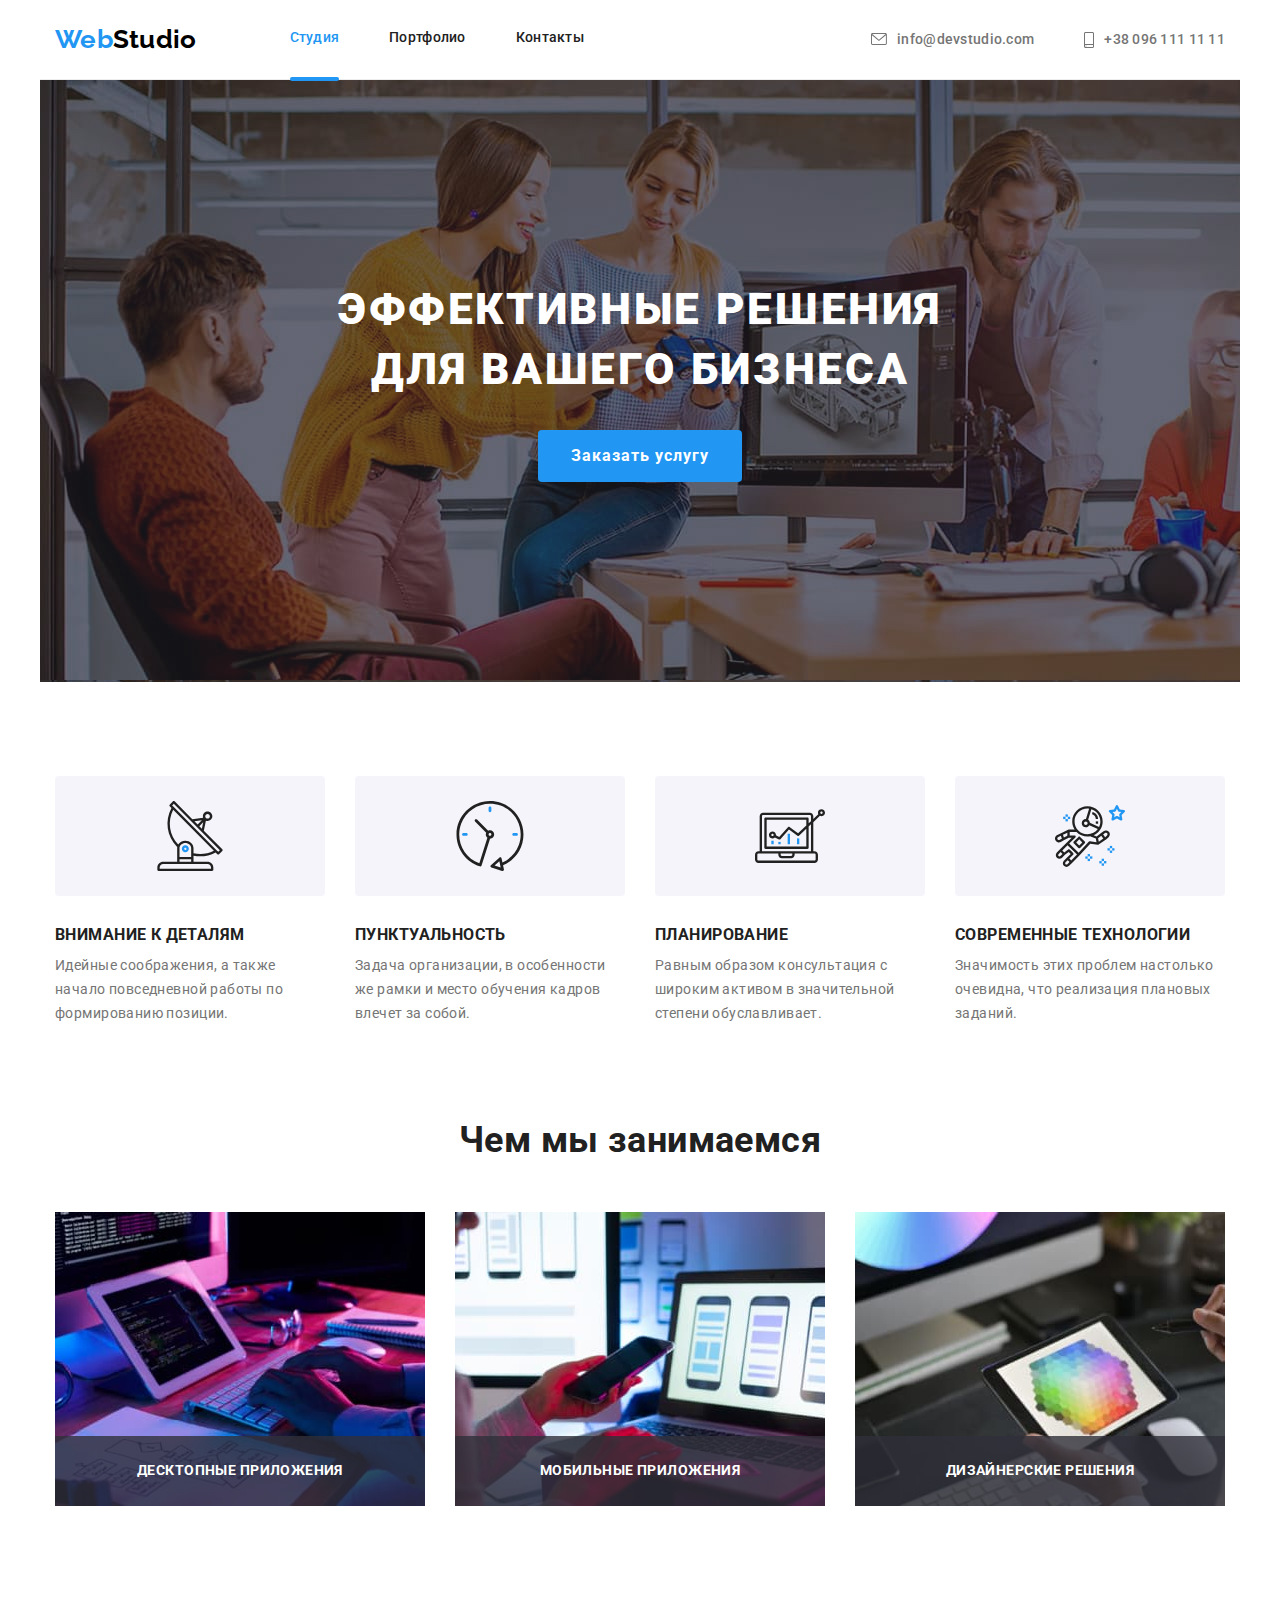
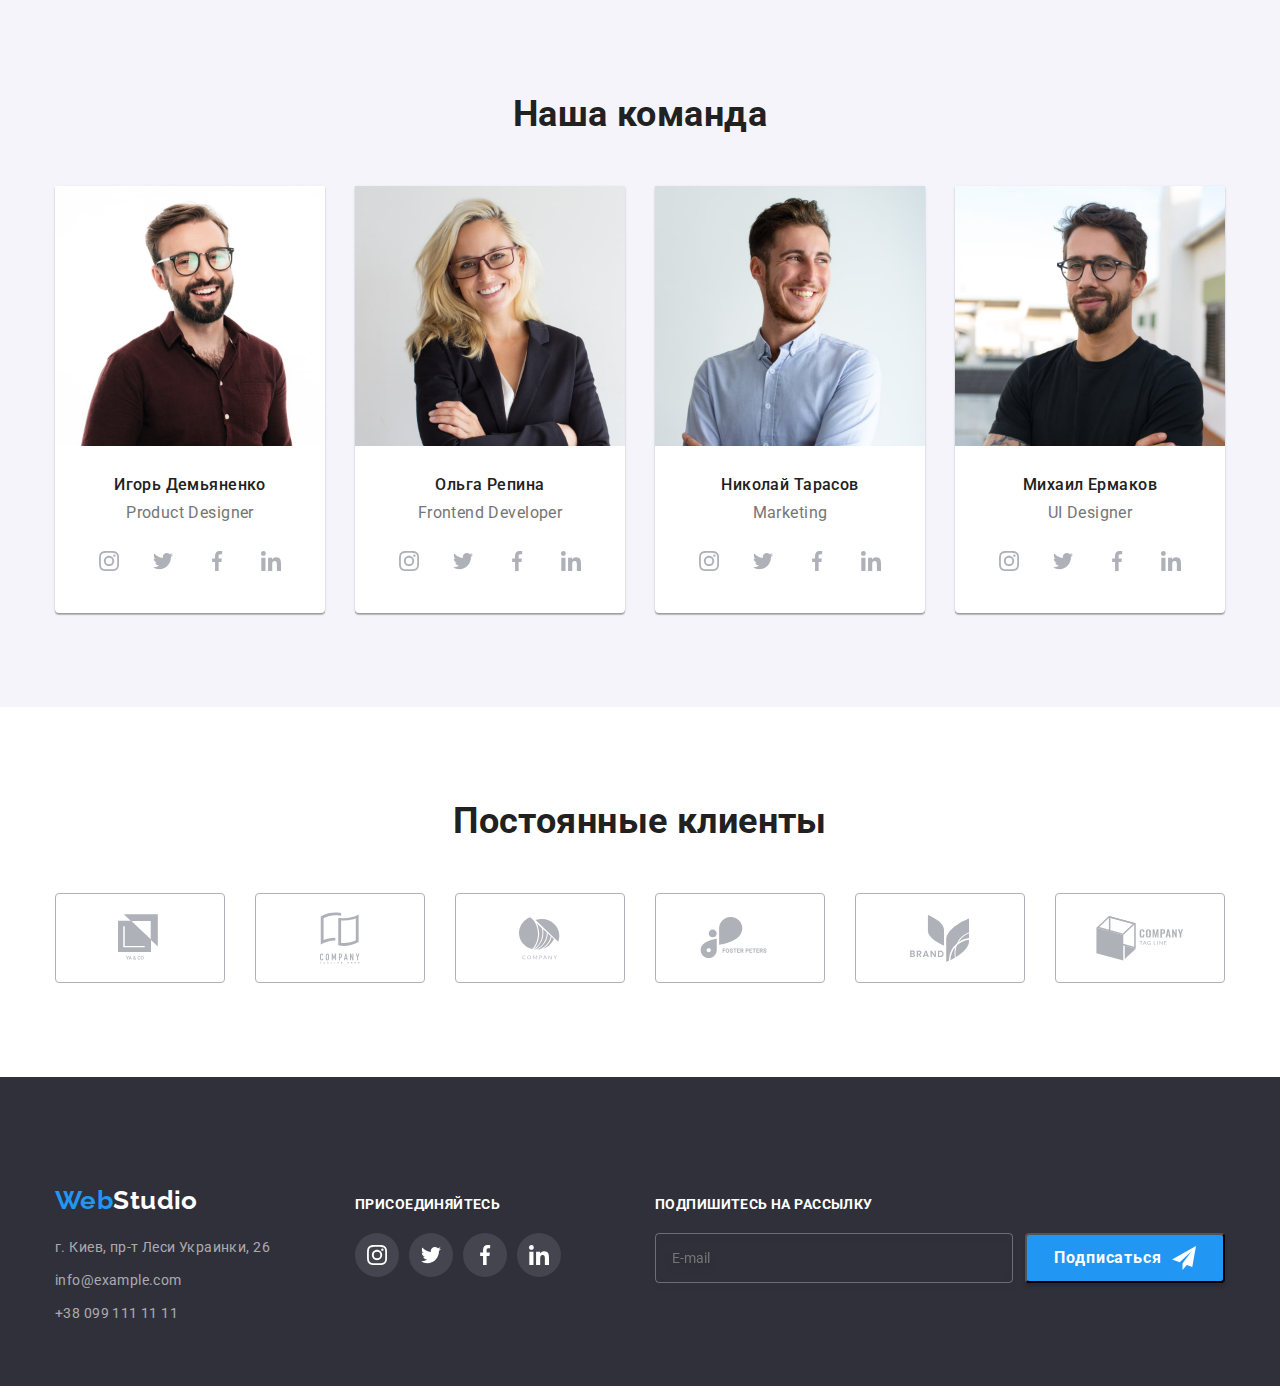
==== commit bdffa9ce: "mobile modal" ====
--- a/index.html
+++ b/index.html
@@ -17,9 +17,12 @@
         <nav class="nav">
             <a class="logo header__logo" href="./index.html"><span class="header__part-logo">Web</span>Studio</a>
             <ul class="list site-nav" >
-                <li class="site-nav__item"><a class="link site-nav__link curent" href="">Студия</a></li>
-                <li class="site-nav__item"><a class="link site-nav__link" href="./portfolio.html">Портфолио</a></li>
-                <li class="site-nav__item"><a class="link site-nav__link" href="">Контакты</a></li>
+                <li class="site-nav__item">
+                    <a class="link site-nav__link curent" href="">Студия</a></li>
+                <li class="site-nav__item">
+                    <a class="link site-nav__link" href="./portfolio.html">Портфолио</a></li>
+                <li class="site-nav__item">
+                    <a class="link site-nav__link" href="">Контакты</a></li>
             </ul>
         </nav>
             <ul class="list auth-nav" >
@@ -52,7 +55,7 @@
      <div class="mobile-menu" data-menu>
         <ul class="list mobile-menu__nav">
             <li class="mobile-menu__item">
-                <a class="link mobile-menu__link" href="">Студия</a>
+                <a class="link mobile-menu__link curent" href="./index.html">Студия</a>
             </li>
             <li class="mobile-menu__item">
                 <a class="link mobile-menu__link" href="./portfolio.html">Портфолио</a>
@@ -450,9 +453,11 @@
                 <label class="modal-form__contract">                    
                     <input class="modal-form__checkbox" type="checkbox" name="contract" >
                     <span class="modal-form__cheсk"></span>
-                        Соглашаюсь с рассылкой и принимаю<a class="modal-form__link" href="">Условия договора</a> 
+                    <div class="">
+                        Соглашаюсь с рассылкой и принимаю <a class="modal-form__link" href="">Условия договора</a>
+                    </div>                    
                 </label>
-                <button class="modal-form__button" type="submit"><span class="modal-form__text">Отправить</span></button>
+                <button class="hero__button" type="submit">Отправить</button>
             </form>
           </div>   
           
--- a/css/styles.min.css
+++ b/css/styles.min.css
@@ -1,2 +1,2 @@
-:root{--color-logo: #000000;--color-logo-linknav: #2196f3;--color-main-title: #ffffff;--color-section-title: #212121;--color-text: #757575;--color-dark-bg: #2f303a;--color-grey-bg: #f5f4fa;--button-portf: #212121;--color-icons: #afb1b8;--color-iconsbg: rgba(255, 255, 255, 0.1)}html{box-sizing:border-box}*,*::before,*::after{box-sizing:inherit}body{font-family:'Roboto', sans-serif;font-style:normal;font-weight:400;font-size:14px;line-height:1.71;letter-spacing:0.03em;color:var(--color-text)}h1,h2,h3,h4,h5,h6,p{margin:0}img{display:block;max-width:100%;height:auto}address{font-style:normal}.visually-hidden{position:absolute !important;clip:rect(1px 1px 1px 1px);clip:rect(1px 1px 1px 1px 1px);padding:0 !important;border:0 !important;height:1px !important;width:1px !important;overflow:hidden}.logo{font-family:'Raleway', sans-serif;font-weight:700;font-size:26px;line-height:1.19;color:var(--color-logo);text-decoration:none}.link{padding-top:15px;padding-bottom:15px;text-decoration:none;color:inherit;transition-property:color;transition-duration:250ms;transition-timing-function:cubic-bezier(0.4, 0, 0.2, 1)}.link:hover,.link:focus{color:var(--color-logo-linknav)}.list{list-style:none;padding:0;margin:0}.curent{color:var(--color-logo-linknav)}.curent::after{content:'';display:block;width:auto;height:4px;background:#2196f3;border-radius:2px;transform:translateY(32px)}.border-shadow{box-shadow:0px 4px 4px rgba(0,0,0,0.25)}.container{width:100%;padding-left:15px;padding-right:15px;margin-left:auto;margin-right:auto}@media screen and (min-width: 480px){.container{max-width:480px}}@media screen and (min-width: 768px){.container{max-width:768px}}@media screen and (min-width: 1200px){.container{max-width:1200px}}.hero__button{display:block;margin-left:auto;margin-right:auto;min-width:200px;border:1px solid transparent;border-radius:4px;padding:10px 32px;font-family:inherit;font-weight:700;font-size:16px;line-height:1.87;letter-spacing:0.06em;color:var(--color-main-title);background-color:var(--color-logo-linknav);cursor:pointer;text-align:center}.form__button{display:flex;align-items:center;justify-content:center;padding:0px;font-weight:700;font-size:16px;line-height:1.87;letter-spacing:0.06em;min-width:200px;height:50px;color:var(--color-main-title);background-color:#2196f3;box-shadow:0px 4px 4px rgba(0,0,0,0.15);border-radius:4px}.component__button{display:inline-block;border-radius:4px;border:0;min-width:73px;padding:6px 22px;font-family:inherit;font-weight:500;font-size:16px;line-height:1.62;text-align:center;color:var(--button-portf);cursor:pointer;background-color:#f5f4fa;transition-property:color, background-color, box-shadow;transition-duration:250ms;transition-timing-function:cubic-bezier(0.4, 0, 0.2, 1)}.component__button:hover,.component__button:focus{color:var(--color-main-title);background-color:var(--color-logo-linknav);box-shadow:0px 3px 1px rgba(0,0,0,0.1),0px 1px 2px rgba(0,0,0,0.08),0px 2px 2px rgba(0,0,0,0.12)}.modal__button{position:absolute;top:8px;right:8px;width:30px;height:30px;background-color:var(--color-main-title);border:1px solid rgba(0,0,0,0.1);border-radius:50%;outline:currentColor}.modal__button:hover .modal__icon,.modal__button:focus .modal__icon{fill:var(--color-logo-linknav)}.modal-form__button{margin-right:auto;margin-left:auto;width:200px;height:50px;background-color:#188ce8;box-shadow:0px 4px 4px rgba(0,0,0,0.15);border-radius:4px}.site-nav{display:flex}@media screen and (max-width: 767.98px){.site-nav{display:none}}.site-nav__item:not(:last-child){margin-right:50px}.site-nav__link{display:block;color:var(--color-section-title)}.social-list{display:inline-flex}.social-list_item:not(:last-child){margin-right:10px}.social-list__link{display:flex;align-items:center;justify-content:center;width:44px;height:44px;border-radius:50%;background-color:var(--color-main-title);transition-property:background-color;transition-duration:250ms;transition-timing-function:cubic-bezier(0.4, 0, 0.2, 1)}.social-list__link:hover,.social-list__link:focus{background-color:var(--color-logo-linknav)}.social-list__icon{width:20px;height:20px;fill:var(--color-icons);transition-property:fill;transition-duration:250ms;transition-timing-function:cubic-bezier(0.4, 0, 0.2, 1)}.social-list__link:hover .social-list__icon,.social-list__link:focus .social-list__icon{fill:var(--color-main-title)}.logo--dark-bg{--color-logo: var(--color-main-title)}.header__logo{margin-right:93px}.header__part-logo{color:var(--color-logo-linknav)}.footer__logo{display:inline-block;margin-bottom:20px}.form{display:flex;flex-direction:column;align-items:center}@media screen and (min-width: 1200px){.form{justify-content:space-between;flex-direction:row;align-items:baseline}}.form__input{width:100%;height:50px;margin-bottom:20px;padding:0px 0px 0px 16px;border:1px solid rgba(255,255,255,0.3);filter:drop-shadow(0px 4px 4px rgba(0,0,0,0.15));border-radius:4px;background-color:transparent;color:var(--color-main-title)}@media screen and (min-width: 768px){.form__input{width:450px}}@media screen and (min-width: 1200px){.form__input{margin-right:12px;width:100%}}.form__icon{margin-left:10px;width:24px;height:24px;fill:var(--color-main-title)}.backdrop{position:fixed;top:0;left:0;width:100%;height:100%;background-color:rgba(0,0,0,0.2);opacity:1;transition-property:opacity;transition-duration:250ms;transition-timing-function:cubic-bezier(0.4, 0, 0.2, 1)}.backdrop.is-hidden{opacity:0;pointer-events:none}.modal{position:absolute;top:50%;left:50%;transform:translate(-50%, -50%);min-width:528px;min-height:581px;padding:40px;background-color:var(--color-main-title);box-shadow:0px 1px 3px rgba(0,0,0,0.12),0px 1px 1px rgba(0,0,0,0.14),0px 2px 1px rgba(0,0,0,0.2);border-radius:4px}.modal__text{display:block;margin-bottom:12px;font-weight:700;font-size:20px;line-height:1.15;text-align:center;color:var(--color-section-title)}.modal-container{position:relative;display:flex;flex-direction:column;margin-bottom:10px}.modal__icon{width:18px;height:18px;fill:var(--color-logo);transition-property:fill;transition-duration:250ms;transition-timing-function:cubic-bezier(0.4, 0, 0.2, 1)}.modal-form{display:flex;flex-direction:column}.modal-form__text{margin-bottom:4px;font-size:12px;line-height:1.16;letter-spacing:0.01em;color:var(--color-text)}.modal-form__input{padding-left:42px;outline:currentColor;width:448px;height:40px;border:1px solid rgba(33,33,33,0.2);border-radius:4px;transition-property:border-color;transition-duration:250ms;transition-timing-function:cubic-bezier(0.4, 0, 0.2, 1)}.modal-form__input:hover,.modal-form__input:focus{border-color:var(--color-logo-linknav)}.modal-form__icon{position:absolute;bottom:11px;left:12px;width:18px;height:18px;fill:var(--color-section-title);transition-property:fill;transition-duration:250ms;transition-timing-function:cubic-bezier(0.4, 0, 0.2, 1)}.modal-form__icon:hover,.modal-form__icon:hover{fill:var(--color-logo-linknav)}.modal-form__input:hover+.modal-form__icon,.modal-form__input:focus+.modal-form__icon{fill:var(--color-logo-linknav)}.modal-form__textarea{resize:none;margin-bottom:20px;padding:12px 16px;border:1px solid rgba(33,33,33,0.2);border-radius:4px;outline:currentColor;transition-property:border-color;transition-duration:250ms;transition-timing-function:cubic-bezier(0.4, 0, 0.2, 1)}.modal-form__textarea:hover,.modal-form__textarea:focus{border-color:var(--color-logo-linknav)}.modal-form__textarea::placeholder{line-height:1.14;letter-spacing:0.01em;color:rgba(117,117,117,0.5)}.modal-form__contract{display:flex;align-items:center;margin-bottom:30px}.modal-form__checkbox{position:absolute !important;clip:rect(1px 1px 1px 1px);clip:rect(1px 1px 1px 1px 1px);padding:0 !important;border:0 !important;height:1px !important;width:1px !important;overflow:hidden}.modal-form__cheсk{display:inline-block;margin-right:7px;width:16px;height:15px;border:1px solid var(--color-section-title);border-radius:2px}.modal-form__checkbox:checked+.modal-form__cheсk{border-color:var(--color-logo-linknav);background-color:var(--color-logo-linknav);background-image:url(../images/icons/check.svg);background-size:contain;background-origin:border-box}.modal-form__link{color:var(--color-logo-linknav)}.modal-form__text{display:flex;align-items:center;justify-content:center;font-weight:700;font-size:16px;line-height:1.87;letter-spacing:0.06em;color:var(--color-main-title)}.mobile-menu-btn{position:relative;top:0;z-index:101;width:40px;height:40px;background-color:transparent;border:none}.mobile-menu__icon--close{display:none}.is-open .mobile-menu__icon--close{display:block}.is-open .mobile-menu__icon--open{display:none}.mobile-menu__icon{width:40px;height:40px}.mobile-menu{position:fixed;top:0;right:-100%;display:flex;flex-direction:column;justify-content:space-between;z-index:100;width:100%;max-width:480px;height:100vh;padding:48px 40px;background-color:var(--color-main-title);box-shadow:0px 4px 8px rgba(0,0,0,0.04),0px 2px 4px rgba(0,0,0,0.08),0px 1px 3px rgba(0,0,0,0.16);transition:right 0.5s}.mobile-menu.is-open{right:0}.mobile-menu__nav{display:flex;flex-direction:column}.mobile-menu__item:not(:last-child){margin-bottom:32px}.mobile-menu__link{font-weight:500;font-size:40px;line-height:1.18;letter-spacing:0.02em;text-decoration:none;color:var(--color-section-title)}.mobile-menu__phone{font-weight:500;font-size:34px;line-height:1.18;color:var(--color-logo-linknav)}.mobile-menu__mail{font-weight:500;font-size:24px;line-height:1.17;letter-spacing:0.02em;color:var(--color-text)}.mobile-social{display:inline-flex}.mobile-social__link{font-weight:500;font-size:18px;line-height:1.22;letter-spacing:0.02em;color:#2196f3}.line::after{content:'';margin:0 10px;width:22px;height:0px;border:1px solid rgba(33,33,33,0.2);transform:rotate(90deg)}.nav{display:flex;align-items:center}.auth-nav{display:flex;margin-left:auto}@media screen and (max-width: 767.98px){.auth-nav{display:none}}.auth-nav__item:not(:last-child){margin-right:50px}.auth-nav__link{display:flex;align-items:center;justify-content:center;color:var(--color-text)}.auth-nav__icon-mail{width:16px;height:12px;margin-right:10px;fill:currentColor}.auth-nav__icon-phone{width:10px;height:16px;margin-right:10px;fill:currentColor}.section{padding-top:60px;padding-bottom:60px}@media screen and (min-width: 1200px){.section{padding-top:94px;padding-bottom:94px}}.section__title{font-weight:700;font-size:36px;line-height:1.16;text-align:center;margin-bottom:50px;color:var(--color-section-title)}.section--dark-bg{width:100%;background-color:var(--color-dark-bg)}.section--grey-bg{width:100%;margin-left:auto;margin-right:auto;background-color:var(--color-grey-bg)}.header{font-weight:500;font-size:14px;line-height:1.14;letter-spacing:0.02em;color:var(--color-section-title)}.header__container{display:flex;border-bottom:1px solid #ececec;align-items:center;justify-content:space-between;height:80px}.hero{max-width:1200px;padding:118px 0px;margin-left:auto;margin-right:auto;background-image:linear-gradient(to right, rgba(47,48,58,0.4), rgba(47,48,58,0.4)),url(../images/titlefon.jpg)}@media screen and (min-width: 1200px){.hero{padding-top:200px;padding-bottom:200px}}.hero__title{width:calc(100% / 4 * 3);margin-left:auto;margin-right:auto;margin-bottom:30px;text-align:center;font-weight:900;font-size:26px;line-height:1.62;letter-spacing:0.06em;text-transform:uppercase;color:var(--color-main-title)}@media screen and (min-width: 768px){.hero__title{width:calc(100% / 6 * 3)}}@media screen and (min-width: 1200px){.hero__title{font-size:44px;line-height:1.36;width:calc(100% / 12 * 7)}}.description{display:flex;flex-wrap:wrap;margin-top:-30px;margin-left:-30px}.description__item{width:270px;margin-bottom:0;margin-top:30px;margin-left:30px;flex-basis:calc((100% - 1 * 30px) / 1)}@media screen and (min-width: 768px){.description__item{flex-basis:calc((100% - 2 * 30px) / 2)}}@media screen and (min-width: 1200px){.description__item{flex-basis:calc((100% - 4 * 30px) / 4)}}.description__item::before{content:'';display:block;height:120px;margin-bottom:30px;background-repeat:no-repeat;background-position:50% 50%;background-color:var(--color-grey-bg);border-radius:4px}.description__item:nth-child(1):before{background-image:url(../images/cards/antenna.svg)}.description__item:nth-child(2):before{background-image:url(../images/cards/clock.svg)}.description__item:nth-child(3):before{background-image:url(../images/cards/diagram.svg)}.description__item:nth-child(4):before{background-image:url(../images/cards/astronaut.svg)}.description__title{margin-bottom:10px;font-weight:700;line-height:1.14;text-transform:uppercase;color:var(--color-section-title)}@media screen and (min-width: 480px) and (max-width: 768px){.description__title{text-align:center}}.work{display:none;padding-top:0}@media screen and (min-width: 1200px){.work{display:block}}.image{display:flex;flex-wrap:wrap;margin-top:-30px;margin-left:-30px}.image__item{position:relative;margin-top:30px;margin-left:30px;flex-basis:calc((100% - 3 * 30px) / 3)}.image__text{position:absolute;bottom:0;width:370px;height:70px;margin:0;padding-top:27px;padding-bottom:27px;font-weight:700;line-height:1.14;text-align:center;color:var(--color-main-title);text-transform:uppercase;background-color:rgba(47,48,58,0.8)}.team{display:flex;flex-wrap:wrap;margin-top:-30px;margin-left:-30px;font-size:16px;line-height:1.18}.team__item{margin-top:30px;margin-left:30px;flex-basis:calc((100% - 1 * 30px) / 1);max-width:450px;text-align:center;background-color:var(--color-main-title);box-shadow:0px 1px 3px rgba(0,0,0,0.12),0px 1px 1px rgba(0,0,0,0.14),0px 2px 1px rgba(0,0,0,0.2);border-radius:0px 0px 4px 4px}@media screen and (min-width: 768px){.team__item{flex-basis:calc((100% - 2 * 30px) / 2)}}@media screen and (min-width: 1200px){.team__item{flex-basis:calc((100% - 4 * 30px) / 4)}}.our-team{padding:30px}.team__name{margin-bottom:10px;font-weight:500;font-size:16px;line-height:1.18;color:var(--color-section-title)}.team__position{margin-bottom:16px;font-size:16px;line-height:1.18;text-align:center}.client-list{display:flex;flex-wrap:wrap;margin-top:-30px;margin-left:-30px}.client-list__item{margin-top:30px;margin-left:30px;flex-basis:calc((100% - 2 * 30px) / 2)}@media screen and (min-width: 768px){.client-list__item{flex-basis:calc((100% - 3 * 30px) / 3)}}@media screen and (min-width: 1200px){.client-list__item{flex-basis:calc((100% - 6 * 30px) / 6)}}.client-list__link{display:flex;align-items:center;justify-content:center;width:100%;height:90px;border:1px solid #afb1b8;border-radius:4px;transition-property:border-color;transition-duration:250ms;transition-timing-function:cubic-bezier(0.4, 0, 0.2, 1)}.client-list__link:hover,.client-list__link:focus{border-color:var(--color-logo-linknav)}.client-list__icon{fill:var(--color-icons);transition-property:fill;transition-duration:250ms;transition-timing-function:cubic-bezier(0.4, 0, 0.2, 1)}.client-list__link:hover .client-list__icon,.client-list__link:focus .client-list__icon{fill:var(--color-logo-linknav)}.footer{padding-top:60px;padding-bottom:60px}.footer__container{display:block;text-align:center}@media screen and (min-width: 768px){.footer__container{display:flex;justify-content:center;align-items:baseline;flex-wrap:wrap}}@media screen and (min-width: 1200px){.footer__container{justify-content:space-between;text-align:start}}@media screen and (min-width: 768px){.calc-position{flex-basis:calc(100% / 2)}}@media screen and (min-width: 1200px){.calc-position{flex-basis:calc((50% - 45px) / 2)}}@media screen and (min-width: 1200px){.calc-position:last-child{flex-basis:calc(50% - 15px)}}.footer__item:not(:last-child){margin-bottom:8px}@media screen and (min-width: 1200px){.footer__item:not(:last-child){margin-bottom:9px}}.footer__link{padding:0;color:rgba(255,255,255,0.6)}.footer__text{margin-top:60px;margin-bottom:20px;font-weight:700;font-size:14px;line-height:1.14;text-transform:uppercase;color:var(--color-main-title)}.link--dark-bg{background-color:var(--color-iconsbg)}.link--dark-bg:hover,.link--dark-bg:focus{background-color:var(--color-logo-linknav)}.icon--dark-bg{fill:var(--color-main-title)}.component{display:flex;align-items:baseline;justify-content:flex-start;flex-wrap:wrap;padding-bottom:34px}@media screen and (min-width: 768px){.component{justify-content:center}}.component__item:not(:last-child){margin-right:8px}@media screen and (min-width: 480px){.component__item:not(:last-child){margin-bottom:15px}}.card{display:flex;flex-wrap:wrap;margin-top:-30px;margin-left:-30px}.card__element{margin-top:30px;margin-left:30px;flex-basis:calc((100% - 1 * 30px) / 1);transition-property:background-color, box-shadow;transition-duration:250ms;transition-timing-function:cubic-bezier(0.4, 0, 0.2, 1)}.card__element:hover,.card__element:focus{background-color:var(--color-main-title);box-shadow:0px 1px 1px rgba(0,0,0,0.12),0px 4px 4px rgba(0,0,0,0.06),1px 4px 6px rgba(0,0,0,0.16)}@media screen and (min-width: 768px){.card__element{flex-basis:calc((100% - 2 * 30px) / 2)}}@media screen and (min-width: 1200px){.card__element{flex-basis:calc((100% - 3 * 30px) / 3)}}.box{position:relative;overflow:hidden}.card__overlay{position:absolute;top:0;left:0;width:100%;height:100%;background-color:rgba(33,150,243,0.9);transform:translateY(100%);transition:250ms ease;margin:0;padding:63px 24px;font-size:18px;line-height:1.56;color:var(--color-main-title);transition-property:transform;transition-duration:250ms;transition-timing-function:cubic-bezier(0.4, 0, 0.2, 1)}.card__element:hover .card__overlay{transform:translateY(0)}.card__name{border-top:0;border-right:1px solid #eeeeee;border-left:1px solid #eeeeee;border-bottom:1px solid #eeeeee;padding:20px 24px}.card__title{margin-bottom:4px;font-weight:700;font-size:18px;line-height:2;letter-spacing:0.06em;color:var(--color-section-title)}.card__text{font-size:16px;line-height:1.87;color:var(--color-text)}
+:root{--color-logo: #000000;--color-logo-linknav: #2196f3;--color-main-title: #ffffff;--color-section-title: #212121;--color-text: #757575;--color-dark-bg: #2f303a;--color-grey-bg: #f5f4fa;--button-portf: #212121;--color-icons: #afb1b8;--color-iconsbg: rgba(255, 255, 255, 0.1)}html{box-sizing:border-box}*,*::before,*::after{box-sizing:inherit}body{font-family:'Roboto', sans-serif;font-style:normal;font-weight:400;font-size:14px;line-height:1.71;letter-spacing:0.03em;color:var(--color-text)}h1,h2,h3,h4,h5,h6,p{margin:0}img{display:block;max-width:100%;height:auto}address{font-style:normal}.visually-hidden{position:absolute !important;clip:rect(1px 1px 1px 1px);clip:rect(1px 1px 1px 1px 1px);padding:0 !important;border:0 !important;height:1px !important;width:1px !important;overflow:hidden}.logo{font-family:'Raleway', sans-serif;font-weight:700;font-size:26px;line-height:1.19;color:var(--color-logo);text-decoration:none}.link{padding-top:15px;padding-bottom:15px;text-decoration:none;color:inherit;transition-property:color;transition-duration:250ms;transition-timing-function:cubic-bezier(0.4, 0, 0.2, 1)}.link:hover,.link:focus{color:var(--color-logo-linknav)}.list{list-style:none;padding:0;margin:0}.border-shadow{box-shadow:0px 4px 4px rgba(0,0,0,0.25)}.container{width:100%;padding-left:15px;padding-right:15px;margin-left:auto;margin-right:auto}@media screen and (min-width: 480px){.container{max-width:480px}}@media screen and (min-width: 768px){.container{max-width:768px}}@media screen and (min-width: 1200px){.container{max-width:1200px}}.hero__button{display:block;margin-left:auto;margin-right:auto;min-width:200px;border:1px solid transparent;border-radius:4px;padding:10px 32px;font-family:inherit;font-weight:700;font-size:16px;line-height:1.87;letter-spacing:0.06em;color:var(--color-main-title);background-color:var(--color-logo-linknav);cursor:pointer;text-align:center}.form__button{display:flex;align-items:center;justify-content:center;padding:0px;font-weight:700;font-size:16px;line-height:1.87;letter-spacing:0.06em;min-width:200px;height:50px;color:var(--color-main-title);background-color:#2196f3;box-shadow:0px 4px 4px rgba(0,0,0,0.15);border-radius:4px}.component__button{display:inline-block;border-radius:4px;border:0;min-width:73px;padding:6px 22px;font-family:inherit;font-weight:500;font-size:16px;line-height:1.62;text-align:center;color:var(--button-portf);cursor:pointer;background-color:#f5f4fa;transition-property:color, background-color, box-shadow;transition-duration:250ms;transition-timing-function:cubic-bezier(0.4, 0, 0.2, 1)}.component__button:hover,.component__button:focus{color:var(--color-main-title);background-color:var(--color-logo-linknav);box-shadow:0px 3px 1px rgba(0,0,0,0.1),0px 1px 2px rgba(0,0,0,0.08),0px 2px 2px rgba(0,0,0,0.12)}.modal__button{position:absolute;top:8px;right:8px;width:30px;height:30px;background-color:var(--color-main-title);border:1px solid rgba(0,0,0,0.1);border-radius:50%;outline:currentColor}.modal__button:hover .modal__icon,.modal__button:focus .modal__icon{fill:var(--color-logo-linknav)}.site-nav{display:flex}@media screen and (max-width: 767.98px){.site-nav{display:none}}.site-nav__item:not(:last-child){margin-right:50px}.site-nav__link{display:block;color:var(--color-section-title)}.social-list{display:inline-flex}.social-list_item:not(:last-child){margin-right:10px}.social-list__link{display:flex;align-items:center;justify-content:center;width:44px;height:44px;border-radius:50%;background-color:var(--color-main-title);transition-property:background-color;transition-duration:250ms;transition-timing-function:cubic-bezier(0.4, 0, 0.2, 1)}.social-list__link:hover,.social-list__link:focus{background-color:var(--color-logo-linknav)}.social-list__icon{width:20px;height:20px;fill:var(--color-icons);transition-property:fill;transition-duration:250ms;transition-timing-function:cubic-bezier(0.4, 0, 0.2, 1)}.social-list__link:hover .social-list__icon,.social-list__link:focus .social-list__icon{fill:var(--color-main-title)}.logo--dark-bg{--color-logo: var(--color-main-title)}.header__logo{margin-right:93px}.header__part-logo{color:var(--color-logo-linknav)}.footer__logo{display:inline-block;margin-bottom:20px}.form{display:flex;flex-direction:column;align-items:center}@media screen and (min-width: 1200px){.form{justify-content:space-between;flex-direction:row;align-items:baseline}}.form__input{width:100%;height:50px;margin-bottom:20px;padding:0px 0px 0px 16px;border:1px solid rgba(255,255,255,0.3);filter:drop-shadow(0px 4px 4px rgba(0,0,0,0.15));border-radius:4px;background-color:transparent;color:var(--color-main-title)}@media screen and (min-width: 768px){.form__input{width:450px}}@media screen and (min-width: 1200px){.form__input{margin-right:12px;width:100%}}.form__icon{margin-left:10px;width:24px;height:24px;fill:var(--color-main-title)}.backdrop{position:fixed;top:0;left:0;width:100%;height:100%;z-index:102;background-color:rgba(0,0,0,0.2);opacity:1;transition-property:opacity;transition-duration:250ms;transition-timing-function:cubic-bezier(0.4, 0, 0.2, 1)}.backdrop.is-hidden{opacity:0;pointer-events:none}.modal{position:absolute;top:50%;left:50%;transform:translate(-50%, -50%);min-width:calc((100% - 1 * 30px) / 1);height:100%;padding:40px;overflow-y:auto;background-color:var(--color-main-title);box-shadow:0px 1px 3px rgba(0,0,0,0.12),0px 1px 1px rgba(0,0,0,0.14),0px 2px 1px rgba(0,0,0,0.2);border-radius:4px}@media screen and (min-width: 768px){.modal{min-width:450px;height:609px}}@media screen and (min-width: 1200px){.modal{min-width:528px;height:581px}}.modal__text{display:block;margin-bottom:12px;font-weight:700;font-size:20px;line-height:1.15;text-align:center;color:var(--color-section-title)}.modal-container{position:relative;display:flex;flex-direction:column;margin-bottom:10px}.modal__icon{width:18px;height:18px;fill:var(--color-logo);transition-property:fill;transition-duration:250ms;transition-timing-function:cubic-bezier(0.4, 0, 0.2, 1)}.modal-form{display:flex;flex-direction:column}.modal-form__text{margin-bottom:4px;font-size:12px;line-height:1.16;letter-spacing:0.01em}.modal-form__input{padding-left:42px;outline:currentColor;width:100%;height:40px;border:1px solid rgba(33,33,33,0.2);border-radius:4px;transition-property:border-color;transition-duration:250ms;transition-timing-function:cubic-bezier(0.4, 0, 0.2, 1)}.modal-form__input:hover,.modal-form__input:focus{border-color:var(--color-logo-linknav)}.modal-form__icon{position:absolute;bottom:11px;left:12px;width:18px;height:18px;fill:var(--color-section-title);transition-property:fill;transition-duration:250ms;transition-timing-function:cubic-bezier(0.4, 0, 0.2, 1)}.modal-form__icon:hover,.modal-form__icon:hover{fill:var(--color-logo-linknav)}.modal-form__input:hover+.modal-form__icon,.modal-form__input:focus+.modal-form__icon{fill:var(--color-logo-linknav)}.modal-form__textarea{resize:none;margin-bottom:20px;padding:12px 16px;border:1px solid rgba(33,33,33,0.2);border-radius:4px;outline:currentColor;transition-property:border-color;transition-duration:250ms;transition-timing-function:cubic-bezier(0.4, 0, 0.2, 1)}.modal-form__textarea:hover,.modal-form__textarea:focus{border-color:var(--color-logo-linknav)}.modal-form__textarea::placeholder{line-height:1.14;letter-spacing:0.01em;color:rgba(117,117,117,0.5)}.modal-form__contract{display:flex;align-items:center;justify-content:center;margin-bottom:30px}@media screen and (max-width: 1199.98px){.modal-form__contract{font-size:12px;line-height:1.17}}.modal-form__checkbox{position:absolute !important;clip:rect(1px 1px 1px 1px);clip:rect(1px 1px 1px 1px 1px);padding:0 !important;border:0 !important;height:1px !important;width:1px !important;overflow:hidden}.modal-form__cheсk{display:inline-block;margin-right:7px;width:16px;height:15px;border:1px solid var(--color-section-title);border-radius:2px}.modal-form__checkbox:checked+.modal-form__cheсk{border-color:var(--color-logo-linknav);background-color:var(--color-logo-linknav);background-image:url(../images/icons/check.svg);background-size:contain;background-origin:border-box}.modal-form__link{color:var(--color-logo-linknav)}.mobile-menu-btn{position:relative;top:0;z-index:101;width:40px;height:40px;background-color:transparent;border:none;transition-property:fill;transition-duration:250ms;transition-timing-function:cubic-bezier(0.4, 0, 0.2, 1)}.mobile-menu-btn:hover .mobile-menu__icon,.mobile-menu-btn:focus .mobile-menu__icon{fill:var(--color-logo-linknav)}@media screen and (min-width: 767.98px){.mobile-menu-btn{display:none}}.mobile-menu__icon--close{display:none}.is-open .mobile-menu__icon--close{display:block}.is-open .mobile-menu__icon--open{display:none}.mobile-menu__icon{width:40px;height:40px}.mobile-menu{position:fixed;top:0;right:-100%;display:flex;flex-direction:column;justify-content:space-between;z-index:100;width:100%;max-width:480px;height:100vh;padding:48px 40px;background-color:var(--color-main-title);box-shadow:0px 4px 8px rgba(0,0,0,0.04),0px 2px 4px rgba(0,0,0,0.08),0px 1px 3px rgba(0,0,0,0.16);transition:right 0.5s}.mobile-menu.is-open{right:0}.mobile-menu__nav{display:flex;flex-direction:column}.mobile-menu__item:not(:last-child){margin-bottom:32px}.mobile-menu__link{font-weight:500;font-size:40px;line-height:1.18;letter-spacing:0.02em;text-decoration:none;color:var(--color-section-title)}.mobile-menu__phone{font-weight:500;font-size:34px;line-height:1.18;color:var(--color-logo-linknav)}.mobile-menu__mail{font-weight:500;font-size:24px;line-height:1.17;letter-spacing:0.02em;color:var(--color-text)}.mobile-social{display:inline-flex}.mobile-social__link{font-weight:500;font-size:18px;line-height:1.22;letter-spacing:0.02em;color:#2196f3}.line::after{content:'';margin:0 10px;width:22px;height:0px;border:1px solid rgba(33,33,33,0.2);transform:rotate(90deg)}.curent{color:var(--color-logo-linknav)}@media screen and (min-width: 768px){.curent::after{content:'';display:block;width:auto;height:4px;background:#2196f3;border-radius:2px;transform:translateY(32px)}}.nav{display:flex;align-items:center}.auth-nav{display:flex;margin-left:auto}@media screen and (max-width: 767.98px){.auth-nav{display:none}}@media screen and (min-width: 768px) and (max-width: 1199.98px){.auth-nav{flex-direction:column;align-items:baseline;padding:21px 0px}}.auth-nav__item:not(:last-child){margin-right:50px}@media screen and (min-width: 768px) and (max-width: 1199.98px){.auth-nav__item:not(:last-child){margin-bottom:10px;margin-right:0px}}.auth-nav__link{display:flex;align-items:center;justify-content:center;color:var(--color-text)}@media screen and (min-width: 768px) and (max-width: 1199.98px){.auth-nav__link{padding:0}}.auth-nav__icon-mail{width:16px;height:12px;margin-right:10px;fill:currentColor}.auth-nav__icon-phone{width:10px;height:16px;margin-right:10px;fill:currentColor}.section{padding-top:60px;padding-bottom:60px}@media screen and (min-width: 1200px){.section{padding-top:94px;padding-bottom:94px}}.section__title{font-weight:700;font-size:36px;line-height:1.16;text-align:center;margin-bottom:50px;color:var(--color-section-title)}.section--dark-bg{width:100%;background-color:var(--color-dark-bg)}.section--grey-bg{width:100%;margin-left:auto;margin-right:auto;background-color:var(--color-grey-bg)}.header{font-weight:500;font-size:14px;line-height:1.14;letter-spacing:0.02em;color:var(--color-section-title)}.header__container{display:flex;border-bottom:1px solid #ececec;align-items:center;justify-content:space-between;height:80px}.hero{max-width:1200px;padding:118px 0px;margin-left:auto;margin-right:auto;background-image:linear-gradient(to right, rgba(47,48,58,0.4), rgba(47,48,58,0.4)),url(../images/titlefon.jpg)}@media screen and (min-width: 1200px){.hero{padding-top:200px;padding-bottom:200px}}.hero__title{width:calc(100% / 4 * 3);margin-left:auto;margin-right:auto;margin-bottom:30px;text-align:center;font-weight:900;font-size:26px;line-height:1.62;letter-spacing:0.06em;text-transform:uppercase;color:var(--color-main-title)}@media screen and (min-width: 768px){.hero__title{width:calc(100% / 6 * 3)}}@media screen and (min-width: 1200px){.hero__title{font-size:44px;line-height:1.36;width:calc(100% / 12 * 7)}}.description{display:flex;flex-wrap:wrap;margin-top:-30px;margin-left:-30px}.description__item{width:270px;margin-bottom:0;margin-top:30px;margin-left:30px;flex-basis:calc((100% - 1 * 30px) / 1)}@media screen and (min-width: 768px){.description__item{flex-basis:calc((100% - 2 * 30px) / 2)}}@media screen and (min-width: 1200px){.description__item{flex-basis:calc((100% - 4 * 30px) / 4)}}.description__item::before{content:'';display:block;height:120px;margin-bottom:30px;background-repeat:no-repeat;background-position:50% 50%;background-color:var(--color-grey-bg);border-radius:4px}.description__item:nth-child(1):before{background-image:url(../images/cards/antenna.svg)}.description__item:nth-child(2):before{background-image:url(../images/cards/clock.svg)}.description__item:nth-child(3):before{background-image:url(../images/cards/diagram.svg)}.description__item:nth-child(4):before{background-image:url(../images/cards/astronaut.svg)}.description__title{margin-bottom:10px;font-weight:700;line-height:1.14;text-transform:uppercase;color:var(--color-section-title)}@media screen and (max-width: 767.98px){.description__title{text-align:center}}.work{display:none;padding-top:0}@media screen and (min-width: 1200px){.work{display:block}}.image{display:flex;flex-wrap:wrap;margin-top:-30px;margin-left:-30px}.image__item{position:relative;margin-top:30px;margin-left:30px;flex-basis:calc((100% - 3 * 30px) / 3)}.image__text{position:absolute;bottom:0;width:370px;height:70px;margin:0;padding-top:27px;padding-bottom:27px;font-weight:700;line-height:1.14;text-align:center;color:var(--color-main-title);text-transform:uppercase;background-color:rgba(47,48,58,0.8)}.team{display:flex;flex-wrap:wrap;margin-top:-30px;margin-left:-30px;font-size:16px;line-height:1.18}.team__item{margin-top:30px;margin-left:30px;flex-basis:calc((100% - 1 * 30px) / 1);max-width:450px;text-align:center;background-color:var(--color-main-title);box-shadow:0px 1px 3px rgba(0,0,0,0.12),0px 1px 1px rgba(0,0,0,0.14),0px 2px 1px rgba(0,0,0,0.2);border-radius:0px 0px 4px 4px}@media screen and (min-width: 768px){.team__item{flex-basis:calc((100% - 2 * 30px) / 2)}}@media screen and (min-width: 1200px){.team__item{flex-basis:calc((100% - 4 * 30px) / 4)}}.our-team{padding:30px}.team__name{margin-bottom:10px;font-weight:500;font-size:16px;line-height:1.18;color:var(--color-section-title)}.team__position{margin-bottom:16px;font-size:16px;line-height:1.18;text-align:center}.client-list{display:flex;flex-wrap:wrap;margin-top:-30px;margin-left:-30px}.client-list__item{margin-top:30px;margin-left:30px;flex-basis:calc((100% - 2 * 30px) / 2)}@media screen and (min-width: 768px){.client-list__item{flex-basis:calc((100% - 3 * 30px) / 3)}}@media screen and (min-width: 1200px){.client-list__item{flex-basis:calc((100% - 6 * 30px) / 6)}}.client-list__link{display:flex;align-items:center;justify-content:center;width:100%;height:90px;border:1px solid #afb1b8;border-radius:4px;transition-property:border-color;transition-duration:250ms;transition-timing-function:cubic-bezier(0.4, 0, 0.2, 1)}.client-list__link:hover,.client-list__link:focus{border-color:var(--color-logo-linknav)}.client-list__icon{fill:var(--color-icons);transition-property:fill;transition-duration:250ms;transition-timing-function:cubic-bezier(0.4, 0, 0.2, 1)}.client-list__link:hover .client-list__icon,.client-list__link:focus .client-list__icon{fill:var(--color-logo-linknav)}.footer{padding-top:60px;padding-bottom:60px}.footer__container{display:block;text-align:center}@media screen and (min-width: 768px){.footer__container{display:flex;justify-content:center;align-items:baseline;flex-wrap:wrap}}@media screen and (min-width: 1200px){.footer__container{justify-content:space-between;text-align:start}}@media screen and (min-width: 768px){.calc-position{flex-basis:calc(100% / 2)}}@media screen and (min-width: 1200px){.calc-position{flex-basis:calc((50% - 45px) / 2)}}@media screen and (min-width: 1200px){.calc-position:last-child{flex-basis:calc(50% - 15px)}}.footer__item:not(:last-child){margin-bottom:8px}@media screen and (min-width: 1200px){.footer__item:not(:last-child){margin-bottom:9px}}.footer__link{padding:0;color:rgba(255,255,255,0.6)}.footer__text{margin-top:60px;margin-bottom:20px;font-weight:700;font-size:14px;line-height:1.14;text-transform:uppercase;color:var(--color-main-title)}.link--dark-bg{background-color:var(--color-iconsbg)}.link--dark-bg:hover,.link--dark-bg:focus{background-color:var(--color-logo-linknav)}.icon--dark-bg{fill:var(--color-main-title)}.component{display:flex;align-items:baseline;justify-content:flex-start;flex-wrap:wrap;padding-bottom:34px}@media screen and (min-width: 768px){.component{justify-content:center}}.component__item:not(:last-child){margin-right:8px}@media screen and (max-width: 767.98px){.component__item:not(:last-child){margin-bottom:15px}}.card{display:flex;flex-wrap:wrap;margin-top:-30px;margin-left:-30px}.card__element{margin-top:30px;margin-left:30px;flex-basis:calc((100% - 1 * 30px) / 1);border-top:0;border-right:1px solid #eeeeee;border-left:1px solid #eeeeee;border-bottom:1px solid #eeeeee;transition-property:background-color, box-shadow;transition-duration:250ms;transition-timing-function:cubic-bezier(0.4, 0, 0.2, 1)}.card__element:hover,.card__element:focus{background-color:var(--color-main-title);box-shadow:0px 1px 1px rgba(0,0,0,0.12),0px 4px 4px rgba(0,0,0,0.06),1px 4px 6px rgba(0,0,0,0.16)}@media screen and (min-width: 768px){.card__element{flex-basis:calc((100% - 2 * 30px) / 2)}}@media screen and (min-width: 1200px){.card__element{flex-basis:calc((100% - 3 * 30px) / 3)}}.box{position:relative;overflow:hidden}.card__overlay{position:absolute;top:0;left:0;width:100%;height:100%;background-color:rgba(33,150,243,0.9);transform:translateY(100%);transition:250ms ease;margin:0;padding:63px 24px;font-size:18px;line-height:1.56;color:var(--color-main-title);transition-property:transform;transition-duration:250ms;transition-timing-function:cubic-bezier(0.4, 0, 0.2, 1)}.card__element:hover .card__overlay{transform:translateY(0)}.card__name{padding:20px 24px}.card__title{margin-bottom:4px;font-weight:700;font-size:18px;line-height:2;letter-spacing:0.06em;color:var(--color-section-title)}.card__text{font-size:16px;line-height:1.87;color:var(--color-text)}
 /*# sourceMappingURL=styles.min.css.map */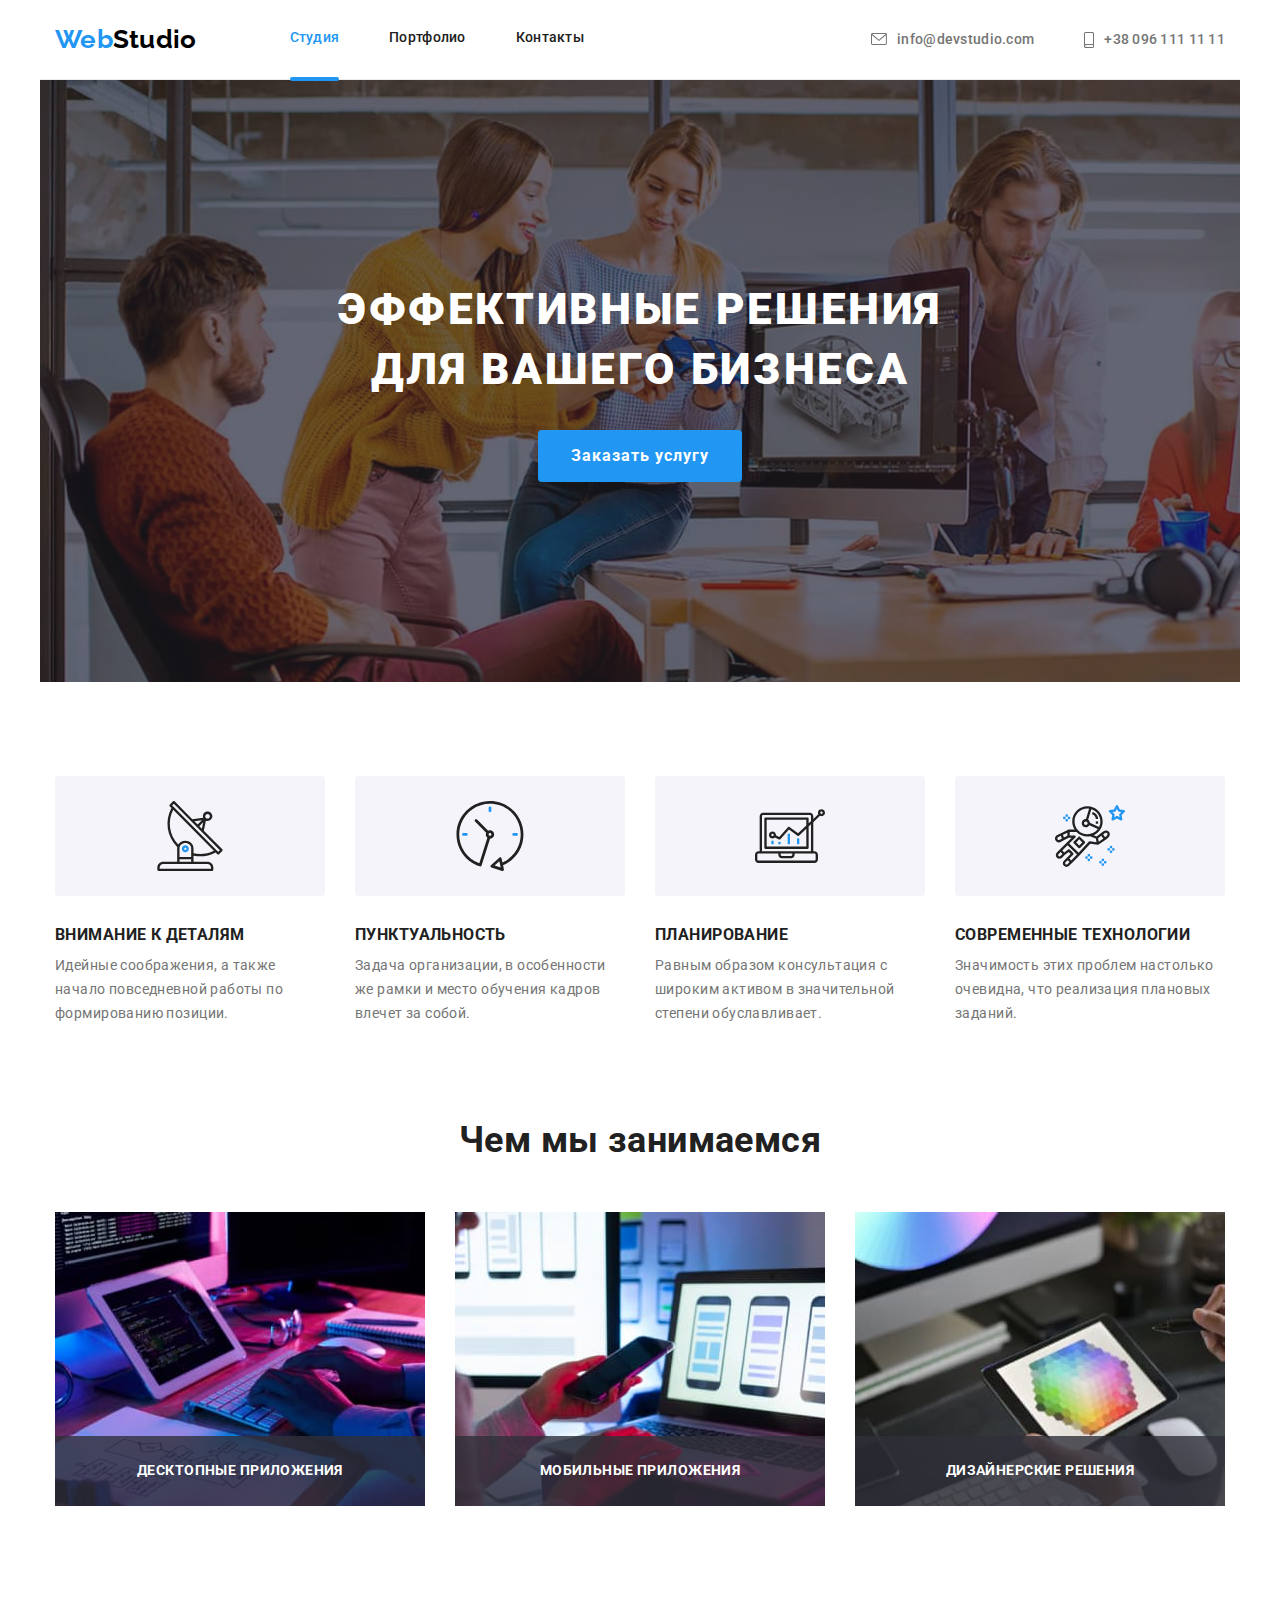
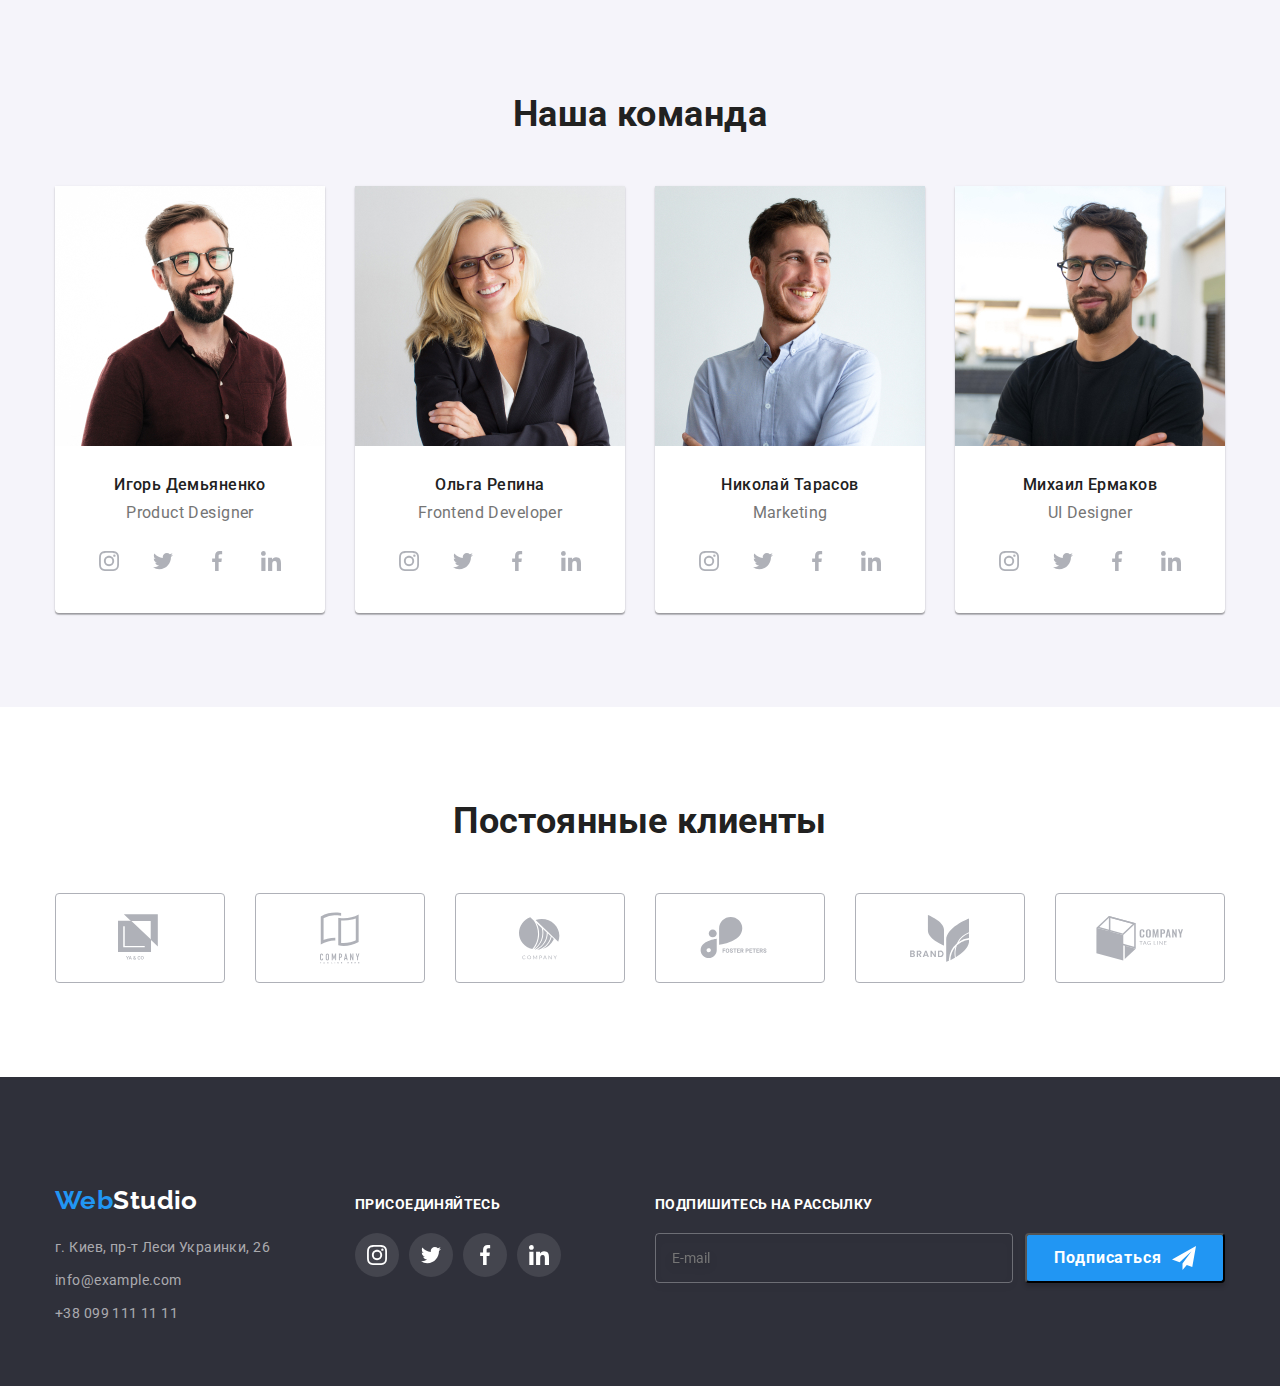
==== commit a10f00c1: "added responsive graphics" ====
--- a/index.html
+++ b/index.html
@@ -132,15 +132,29 @@
             <h2 class="section__title">Чем мы занимаемся</h2>            
                 <ul class="list image">
                     <li class="image__item" >
-                        <img src="./images/img1.jpg" width="370" alt="Разработка программ">
+                        <picture>
+                            <img 
+                            srcset="./images/img1.jpg 1x, ./images/img1-2x.jpg 2x"
+                            src="./images/img1.jpg" 
+                            width="370" 
+                            alt="Разработка программ">                        
+                        </picture>
                         <p class="image__text">Десктопные приложения</p>
                     </li>                    
                     <li class="image__item" >
-                        <img src="./images/img2.jpg" width="370" alt="Мобильные приложеия">
+                        <picture>
+                        <img 
+                        srcset="./images/img2.jpg 1x, ./images/img2-2x.jpg 2x"
+                        src="./images/img2.jpg" width="370" alt="Мобильные приложеия">
+                        </picture>
                         <p class="image__text">Мобильные приложения</p>
                     </li>                   
                     <li class="image__item" >
-                        <img src="./images/img3.jpg" width="370" alt="Компьютерная графика">
+                        <picture>
+                        <img 
+                        srcset="./images/img3.jpg 1x, ./images/img3-2x.jpg 2x"
+                        src="./images/img3.jpg" width="370" alt="Компьютерная графика">
+                        </picture>
                         <p class="image__text">Дизайнерские решения</p>
                     </li>
                    
@@ -153,8 +167,12 @@
         <div class="container">
             <h2 class="section__title">Наша команда</h2>
             <ul class="list team" >
-                <li class="team__item" >                
-                    <img src="./images2/img1.jpg" width="270" alt="">
+                <li class="team__item" > 
+                    <picture>              
+                        <img 
+                        srcset="./images2/img1.jpg 1x, ./images2/img1-2x.jpg 2x"
+                        src="./images2/img1.jpg" width="450" alt="">
+                    </picture>
                         <div class="our-team">
                                 <h3 class="team__name">Игорь Демьяненко</h3>
                                 <p class="team__position">Product Designer</p>
@@ -192,7 +210,9 @@
                         </div>
                 </li>
                 <li class="team__item">
-                    <img src="./images2/img2.jpg" width="270" alt="">
+                    <picture>
+                        <img srcset="./images2/img2.jpg 1x, ./images2/img2-2x.jpg 2x" src="./images2/img1.jpg" width="450" alt="">
+                    </picture>                   
                         <div class="our-team">
                                 <h3 class="team__name">Ольга Репина</h3>
                                 <p class="team__position">Frontend Developer</p>
@@ -230,7 +250,9 @@
                         </div>
                 </li>
                 <li class="team__item" >
-                    <img src="./images2/img3.jpg" width="270" alt="">
+                    <picture>
+                        <img srcset="./images2/img3.jpg 1x, ./images2/img3-2x.jpg 2x" src="./images2/img1.jpg" width="450" alt="">
+                    </picture>
                         <div class="our-team">
                                 <h3 class="team__name">Николай Тарасов</h3>
                                 <p class="team__position">Marketing</p>
@@ -267,7 +289,9 @@
                         </div>
                 </li>
                 <li class="team__item" >
-                    <img src="./images2/img4.jpg" width="270" alt="">
+                    <picture>
+                        <img srcset="./images2/img4.jpg 1x, ./images2/img4-2x.jpg 2x" src="./images2/img1.jpg" width="450" alt="">
+                    </picture>
                         <div class="our-team">
                             <h3 class="team__name">Михаил Ермаков</h3>
                             <p class="team__position">UI Designer</p>
--- a/css/styles.min.css
+++ b/css/styles.min.css
@@ -1,2 +1,2 @@
-:root{--color-logo: #000000;--color-logo-linknav: #2196f3;--color-main-title: #ffffff;--color-section-title: #212121;--color-text: #757575;--color-dark-bg: #2f303a;--color-grey-bg: #f5f4fa;--button-portf: #212121;--color-icons: #afb1b8;--color-iconsbg: rgba(255, 255, 255, 0.1)}html{box-sizing:border-box}*,*::before,*::after{box-sizing:inherit}body{font-family:'Roboto', sans-serif;font-style:normal;font-weight:400;font-size:14px;line-height:1.71;letter-spacing:0.03em;color:var(--color-text)}h1,h2,h3,h4,h5,h6,p{margin:0}img{display:block;max-width:100%;height:auto}address{font-style:normal}.visually-hidden{position:absolute !important;clip:rect(1px 1px 1px 1px);clip:rect(1px 1px 1px 1px 1px);padding:0 !important;border:0 !important;height:1px !important;width:1px !important;overflow:hidden}.logo{font-family:'Raleway', sans-serif;font-weight:700;font-size:26px;line-height:1.19;color:var(--color-logo);text-decoration:none}.link{padding-top:15px;padding-bottom:15px;text-decoration:none;color:inherit;transition-property:color;transition-duration:250ms;transition-timing-function:cubic-bezier(0.4, 0, 0.2, 1)}.link:hover,.link:focus{color:var(--color-logo-linknav)}.list{list-style:none;padding:0;margin:0}.border-shadow{box-shadow:0px 4px 4px rgba(0,0,0,0.25)}.container{width:100%;padding-left:15px;padding-right:15px;margin-left:auto;margin-right:auto}@media screen and (min-width: 480px){.container{max-width:480px}}@media screen and (min-width: 768px){.container{max-width:768px}}@media screen and (min-width: 1200px){.container{max-width:1200px}}.hero__button{display:block;margin-left:auto;margin-right:auto;min-width:200px;border:1px solid transparent;border-radius:4px;padding:10px 32px;font-family:inherit;font-weight:700;font-size:16px;line-height:1.87;letter-spacing:0.06em;color:var(--color-main-title);background-color:var(--color-logo-linknav);cursor:pointer;text-align:center}.form__button{display:flex;align-items:center;justify-content:center;padding:0px;font-weight:700;font-size:16px;line-height:1.87;letter-spacing:0.06em;min-width:200px;height:50px;color:var(--color-main-title);background-color:#2196f3;box-shadow:0px 4px 4px rgba(0,0,0,0.15);border-radius:4px}.component__button{display:inline-block;border-radius:4px;border:0;min-width:73px;padding:6px 22px;font-family:inherit;font-weight:500;font-size:16px;line-height:1.62;text-align:center;color:var(--button-portf);cursor:pointer;background-color:#f5f4fa;transition-property:color, background-color, box-shadow;transition-duration:250ms;transition-timing-function:cubic-bezier(0.4, 0, 0.2, 1)}.component__button:hover,.component__button:focus{color:var(--color-main-title);background-color:var(--color-logo-linknav);box-shadow:0px 3px 1px rgba(0,0,0,0.1),0px 1px 2px rgba(0,0,0,0.08),0px 2px 2px rgba(0,0,0,0.12)}.modal__button{position:absolute;top:8px;right:8px;width:30px;height:30px;background-color:var(--color-main-title);border:1px solid rgba(0,0,0,0.1);border-radius:50%;outline:currentColor}.modal__button:hover .modal__icon,.modal__button:focus .modal__icon{fill:var(--color-logo-linknav)}.site-nav{display:flex}@media screen and (max-width: 767.98px){.site-nav{display:none}}.site-nav__item:not(:last-child){margin-right:50px}.site-nav__link{display:block;color:var(--color-section-title)}.social-list{display:inline-flex}.social-list_item:not(:last-child){margin-right:10px}.social-list__link{display:flex;align-items:center;justify-content:center;width:44px;height:44px;border-radius:50%;background-color:var(--color-main-title);transition-property:background-color;transition-duration:250ms;transition-timing-function:cubic-bezier(0.4, 0, 0.2, 1)}.social-list__link:hover,.social-list__link:focus{background-color:var(--color-logo-linknav)}.social-list__icon{width:20px;height:20px;fill:var(--color-icons);transition-property:fill;transition-duration:250ms;transition-timing-function:cubic-bezier(0.4, 0, 0.2, 1)}.social-list__link:hover .social-list__icon,.social-list__link:focus .social-list__icon{fill:var(--color-main-title)}.logo--dark-bg{--color-logo: var(--color-main-title)}.header__logo{margin-right:93px}.header__part-logo{color:var(--color-logo-linknav)}.footer__logo{display:inline-block;margin-bottom:20px}.form{display:flex;flex-direction:column;align-items:center}@media screen and (min-width: 1200px){.form{justify-content:space-between;flex-direction:row;align-items:baseline}}.form__input{width:100%;height:50px;margin-bottom:20px;padding:0px 0px 0px 16px;border:1px solid rgba(255,255,255,0.3);filter:drop-shadow(0px 4px 4px rgba(0,0,0,0.15));border-radius:4px;background-color:transparent;color:var(--color-main-title)}@media screen and (min-width: 768px){.form__input{width:450px}}@media screen and (min-width: 1200px){.form__input{margin-right:12px;width:100%}}.form__icon{margin-left:10px;width:24px;height:24px;fill:var(--color-main-title)}.backdrop{position:fixed;top:0;left:0;width:100%;height:100%;z-index:102;background-color:rgba(0,0,0,0.2);opacity:1;transition-property:opacity;transition-duration:250ms;transition-timing-function:cubic-bezier(0.4, 0, 0.2, 1)}.backdrop.is-hidden{opacity:0;pointer-events:none}.modal{position:absolute;top:50%;left:50%;transform:translate(-50%, -50%);min-width:calc((100% - 1 * 30px) / 1);height:100%;padding:40px;overflow-y:auto;background-color:var(--color-main-title);box-shadow:0px 1px 3px rgba(0,0,0,0.12),0px 1px 1px rgba(0,0,0,0.14),0px 2px 1px rgba(0,0,0,0.2);border-radius:4px}@media screen and (min-width: 768px){.modal{min-width:450px;height:609px}}@media screen and (min-width: 1200px){.modal{min-width:528px;height:581px}}.modal__text{display:block;margin-bottom:12px;font-weight:700;font-size:20px;line-height:1.15;text-align:center;color:var(--color-section-title)}.modal-container{position:relative;display:flex;flex-direction:column;margin-bottom:10px}.modal__icon{width:18px;height:18px;fill:var(--color-logo);transition-property:fill;transition-duration:250ms;transition-timing-function:cubic-bezier(0.4, 0, 0.2, 1)}.modal-form{display:flex;flex-direction:column}.modal-form__text{margin-bottom:4px;font-size:12px;line-height:1.16;letter-spacing:0.01em}.modal-form__input{padding-left:42px;outline:currentColor;width:100%;height:40px;border:1px solid rgba(33,33,33,0.2);border-radius:4px;transition-property:border-color;transition-duration:250ms;transition-timing-function:cubic-bezier(0.4, 0, 0.2, 1)}.modal-form__input:hover,.modal-form__input:focus{border-color:var(--color-logo-linknav)}.modal-form__icon{position:absolute;bottom:11px;left:12px;width:18px;height:18px;fill:var(--color-section-title);transition-property:fill;transition-duration:250ms;transition-timing-function:cubic-bezier(0.4, 0, 0.2, 1)}.modal-form__icon:hover,.modal-form__icon:hover{fill:var(--color-logo-linknav)}.modal-form__input:hover+.modal-form__icon,.modal-form__input:focus+.modal-form__icon{fill:var(--color-logo-linknav)}.modal-form__textarea{resize:none;margin-bottom:20px;padding:12px 16px;border:1px solid rgba(33,33,33,0.2);border-radius:4px;outline:currentColor;transition-property:border-color;transition-duration:250ms;transition-timing-function:cubic-bezier(0.4, 0, 0.2, 1)}.modal-form__textarea:hover,.modal-form__textarea:focus{border-color:var(--color-logo-linknav)}.modal-form__textarea::placeholder{line-height:1.14;letter-spacing:0.01em;color:rgba(117,117,117,0.5)}.modal-form__contract{display:flex;align-items:center;justify-content:center;margin-bottom:30px}@media screen and (max-width: 1199.98px){.modal-form__contract{font-size:12px;line-height:1.17}}.modal-form__checkbox{position:absolute !important;clip:rect(1px 1px 1px 1px);clip:rect(1px 1px 1px 1px 1px);padding:0 !important;border:0 !important;height:1px !important;width:1px !important;overflow:hidden}.modal-form__cheсk{display:inline-block;margin-right:7px;width:16px;height:15px;border:1px solid var(--color-section-title);border-radius:2px}.modal-form__checkbox:checked+.modal-form__cheсk{border-color:var(--color-logo-linknav);background-color:var(--color-logo-linknav);background-image:url(../images/icons/check.svg);background-size:contain;background-origin:border-box}.modal-form__link{color:var(--color-logo-linknav)}.mobile-menu-btn{position:relative;top:0;z-index:101;width:40px;height:40px;background-color:transparent;border:none;transition-property:fill;transition-duration:250ms;transition-timing-function:cubic-bezier(0.4, 0, 0.2, 1)}.mobile-menu-btn:hover .mobile-menu__icon,.mobile-menu-btn:focus .mobile-menu__icon{fill:var(--color-logo-linknav)}@media screen and (min-width: 767.98px){.mobile-menu-btn{display:none}}.mobile-menu__icon--close{display:none}.is-open .mobile-menu__icon--close{display:block}.is-open .mobile-menu__icon--open{display:none}.mobile-menu__icon{width:40px;height:40px}.mobile-menu{position:fixed;top:0;right:-100%;display:flex;flex-direction:column;justify-content:space-between;z-index:100;width:100%;max-width:480px;height:100vh;padding:48px 40px;background-color:var(--color-main-title);box-shadow:0px 4px 8px rgba(0,0,0,0.04),0px 2px 4px rgba(0,0,0,0.08),0px 1px 3px rgba(0,0,0,0.16);transition:right 0.5s}.mobile-menu.is-open{right:0}.mobile-menu__nav{display:flex;flex-direction:column}.mobile-menu__item:not(:last-child){margin-bottom:32px}.mobile-menu__link{font-weight:500;font-size:40px;line-height:1.18;letter-spacing:0.02em;text-decoration:none;color:var(--color-section-title)}.mobile-menu__phone{font-weight:500;font-size:34px;line-height:1.18;color:var(--color-logo-linknav)}.mobile-menu__mail{font-weight:500;font-size:24px;line-height:1.17;letter-spacing:0.02em;color:var(--color-text)}.mobile-social{display:inline-flex}.mobile-social__link{font-weight:500;font-size:18px;line-height:1.22;letter-spacing:0.02em;color:#2196f3}.line::after{content:'';margin:0 10px;width:22px;height:0px;border:1px solid rgba(33,33,33,0.2);transform:rotate(90deg)}.curent{color:var(--color-logo-linknav)}@media screen and (min-width: 768px){.curent::after{content:'';display:block;width:auto;height:4px;background:#2196f3;border-radius:2px;transform:translateY(32px)}}.nav{display:flex;align-items:center}.auth-nav{display:flex;margin-left:auto}@media screen and (max-width: 767.98px){.auth-nav{display:none}}@media screen and (min-width: 768px) and (max-width: 1199.98px){.auth-nav{flex-direction:column;align-items:baseline;padding:21px 0px}}.auth-nav__item:not(:last-child){margin-right:50px}@media screen and (min-width: 768px) and (max-width: 1199.98px){.auth-nav__item:not(:last-child){margin-bottom:10px;margin-right:0px}}.auth-nav__link{display:flex;align-items:center;justify-content:center;color:var(--color-text)}@media screen and (min-width: 768px) and (max-width: 1199.98px){.auth-nav__link{padding:0}}.auth-nav__icon-mail{width:16px;height:12px;margin-right:10px;fill:currentColor}.auth-nav__icon-phone{width:10px;height:16px;margin-right:10px;fill:currentColor}.section{padding-top:60px;padding-bottom:60px}@media screen and (min-width: 1200px){.section{padding-top:94px;padding-bottom:94px}}.section__title{font-weight:700;font-size:36px;line-height:1.16;text-align:center;margin-bottom:50px;color:var(--color-section-title)}.section--dark-bg{width:100%;background-color:var(--color-dark-bg)}.section--grey-bg{width:100%;margin-left:auto;margin-right:auto;background-color:var(--color-grey-bg)}.header{font-weight:500;font-size:14px;line-height:1.14;letter-spacing:0.02em;color:var(--color-section-title)}.header__container{display:flex;border-bottom:1px solid #ececec;align-items:center;justify-content:space-between;height:80px}.hero{max-width:1200px;padding:118px 0px;margin-left:auto;margin-right:auto;background-image:linear-gradient(to right, rgba(47,48,58,0.4), rgba(47,48,58,0.4)),url(../images/titlefon.jpg)}@media screen and (min-width: 1200px){.hero{padding-top:200px;padding-bottom:200px}}.hero__title{width:calc(100% / 4 * 3);margin-left:auto;margin-right:auto;margin-bottom:30px;text-align:center;font-weight:900;font-size:26px;line-height:1.62;letter-spacing:0.06em;text-transform:uppercase;color:var(--color-main-title)}@media screen and (min-width: 768px){.hero__title{width:calc(100% / 6 * 3)}}@media screen and (min-width: 1200px){.hero__title{font-size:44px;line-height:1.36;width:calc(100% / 12 * 7)}}.description{display:flex;flex-wrap:wrap;margin-top:-30px;margin-left:-30px}.description__item{width:270px;margin-bottom:0;margin-top:30px;margin-left:30px;flex-basis:calc((100% - 1 * 30px) / 1)}@media screen and (min-width: 768px){.description__item{flex-basis:calc((100% - 2 * 30px) / 2)}}@media screen and (min-width: 1200px){.description__item{flex-basis:calc((100% - 4 * 30px) / 4)}}.description__item::before{content:'';display:block;height:120px;margin-bottom:30px;background-repeat:no-repeat;background-position:50% 50%;background-color:var(--color-grey-bg);border-radius:4px}.description__item:nth-child(1):before{background-image:url(../images/cards/antenna.svg)}.description__item:nth-child(2):before{background-image:url(../images/cards/clock.svg)}.description__item:nth-child(3):before{background-image:url(../images/cards/diagram.svg)}.description__item:nth-child(4):before{background-image:url(../images/cards/astronaut.svg)}.description__title{margin-bottom:10px;font-weight:700;line-height:1.14;text-transform:uppercase;color:var(--color-section-title)}@media screen and (max-width: 767.98px){.description__title{text-align:center}}.work{display:none;padding-top:0}@media screen and (min-width: 1200px){.work{display:block}}.image{display:flex;flex-wrap:wrap;margin-top:-30px;margin-left:-30px}.image__item{position:relative;margin-top:30px;margin-left:30px;flex-basis:calc((100% - 3 * 30px) / 3)}.image__text{position:absolute;bottom:0;width:370px;height:70px;margin:0;padding-top:27px;padding-bottom:27px;font-weight:700;line-height:1.14;text-align:center;color:var(--color-main-title);text-transform:uppercase;background-color:rgba(47,48,58,0.8)}.team{display:flex;flex-wrap:wrap;margin-top:-30px;margin-left:-30px;font-size:16px;line-height:1.18}.team__item{margin-top:30px;margin-left:30px;flex-basis:calc((100% - 1 * 30px) / 1);max-width:450px;text-align:center;background-color:var(--color-main-title);box-shadow:0px 1px 3px rgba(0,0,0,0.12),0px 1px 1px rgba(0,0,0,0.14),0px 2px 1px rgba(0,0,0,0.2);border-radius:0px 0px 4px 4px}@media screen and (min-width: 768px){.team__item{flex-basis:calc((100% - 2 * 30px) / 2)}}@media screen and (min-width: 1200px){.team__item{flex-basis:calc((100% - 4 * 30px) / 4)}}.our-team{padding:30px}.team__name{margin-bottom:10px;font-weight:500;font-size:16px;line-height:1.18;color:var(--color-section-title)}.team__position{margin-bottom:16px;font-size:16px;line-height:1.18;text-align:center}.client-list{display:flex;flex-wrap:wrap;margin-top:-30px;margin-left:-30px}.client-list__item{margin-top:30px;margin-left:30px;flex-basis:calc((100% - 2 * 30px) / 2)}@media screen and (min-width: 768px){.client-list__item{flex-basis:calc((100% - 3 * 30px) / 3)}}@media screen and (min-width: 1200px){.client-list__item{flex-basis:calc((100% - 6 * 30px) / 6)}}.client-list__link{display:flex;align-items:center;justify-content:center;width:100%;height:90px;border:1px solid #afb1b8;border-radius:4px;transition-property:border-color;transition-duration:250ms;transition-timing-function:cubic-bezier(0.4, 0, 0.2, 1)}.client-list__link:hover,.client-list__link:focus{border-color:var(--color-logo-linknav)}.client-list__icon{fill:var(--color-icons);transition-property:fill;transition-duration:250ms;transition-timing-function:cubic-bezier(0.4, 0, 0.2, 1)}.client-list__link:hover .client-list__icon,.client-list__link:focus .client-list__icon{fill:var(--color-logo-linknav)}.footer{padding-top:60px;padding-bottom:60px}.footer__container{display:block;text-align:center}@media screen and (min-width: 768px){.footer__container{display:flex;justify-content:center;align-items:baseline;flex-wrap:wrap}}@media screen and (min-width: 1200px){.footer__container{justify-content:space-between;text-align:start}}@media screen and (min-width: 768px){.calc-position{flex-basis:calc(100% / 2)}}@media screen and (min-width: 1200px){.calc-position{flex-basis:calc((50% - 45px) / 2)}}@media screen and (min-width: 1200px){.calc-position:last-child{flex-basis:calc(50% - 15px)}}.footer__item:not(:last-child){margin-bottom:8px}@media screen and (min-width: 1200px){.footer__item:not(:last-child){margin-bottom:9px}}.footer__link{padding:0;color:rgba(255,255,255,0.6)}.footer__text{margin-top:60px;margin-bottom:20px;font-weight:700;font-size:14px;line-height:1.14;text-transform:uppercase;color:var(--color-main-title)}.link--dark-bg{background-color:var(--color-iconsbg)}.link--dark-bg:hover,.link--dark-bg:focus{background-color:var(--color-logo-linknav)}.icon--dark-bg{fill:var(--color-main-title)}.component{display:flex;align-items:baseline;justify-content:flex-start;flex-wrap:wrap;padding-bottom:34px}@media screen and (min-width: 768px){.component{justify-content:center}}.component__item:not(:last-child){margin-right:8px}@media screen and (max-width: 767.98px){.component__item:not(:last-child){margin-bottom:15px}}.card{display:flex;flex-wrap:wrap;margin-top:-30px;margin-left:-30px}.card__element{margin-top:30px;margin-left:30px;flex-basis:calc((100% - 1 * 30px) / 1);border-top:0;border-right:1px solid #eeeeee;border-left:1px solid #eeeeee;border-bottom:1px solid #eeeeee;transition-property:background-color, box-shadow;transition-duration:250ms;transition-timing-function:cubic-bezier(0.4, 0, 0.2, 1)}.card__element:hover,.card__element:focus{background-color:var(--color-main-title);box-shadow:0px 1px 1px rgba(0,0,0,0.12),0px 4px 4px rgba(0,0,0,0.06),1px 4px 6px rgba(0,0,0,0.16)}@media screen and (min-width: 768px){.card__element{flex-basis:calc((100% - 2 * 30px) / 2)}}@media screen and (min-width: 1200px){.card__element{flex-basis:calc((100% - 3 * 30px) / 3)}}.box{position:relative;overflow:hidden}.card__overlay{position:absolute;top:0;left:0;width:100%;height:100%;background-color:rgba(33,150,243,0.9);transform:translateY(100%);transition:250ms ease;margin:0;padding:63px 24px;font-size:18px;line-height:1.56;color:var(--color-main-title);transition-property:transform;transition-duration:250ms;transition-timing-function:cubic-bezier(0.4, 0, 0.2, 1)}.card__element:hover .card__overlay{transform:translateY(0)}.card__name{padding:20px 24px}.card__title{margin-bottom:4px;font-weight:700;font-size:18px;line-height:2;letter-spacing:0.06em;color:var(--color-section-title)}.card__text{font-size:16px;line-height:1.87;color:var(--color-text)}
+:root{--color-logo: #000000;--color-logo-linknav: #2196f3;--color-main-title: #ffffff;--color-section-title: #212121;--color-text: #757575;--color-dark-bg: #2f303a;--color-grey-bg: #f5f4fa;--button-portf: #212121;--color-icons: #afb1b8;--color-iconsbg: rgba(255, 255, 255, 0.1)}html{box-sizing:border-box}*,*::before,*::after{box-sizing:inherit}body{font-family:'Roboto', sans-serif;font-style:normal;font-weight:400;font-size:14px;line-height:1.71;letter-spacing:0.03em;color:var(--color-text)}h1,h2,h3,h4,h5,h6,p{margin:0}img{display:block;max-width:100%;height:auto}address{font-style:normal}.visually-hidden{position:absolute !important;clip:rect(1px 1px 1px 1px);clip:rect(1px 1px 1px 1px 1px);padding:0 !important;border:0 !important;height:1px !important;width:1px !important;overflow:hidden}.logo{font-family:'Raleway', sans-serif;font-weight:700;font-size:26px;line-height:1.19;color:var(--color-logo);text-decoration:none}.link{padding-top:15px;padding-bottom:15px;text-decoration:none;color:inherit;transition-property:color;transition-duration:250ms;transition-timing-function:cubic-bezier(0.4, 0, 0.2, 1)}.link:hover,.link:focus{color:var(--color-logo-linknav)}.list{list-style:none;padding:0;margin:0}.border-shadow{box-shadow:0px 4px 4px rgba(0,0,0,0.25)}.container{width:100%;padding-left:15px;padding-right:15px;margin-left:auto;margin-right:auto}@media screen and (min-width: 480px){.container{max-width:480px}}@media screen and (min-width: 768px){.container{max-width:768px}}@media screen and (min-width: 1200px){.container{max-width:1200px}}.hero__button{display:block;margin-left:auto;margin-right:auto;min-width:200px;border:1px solid transparent;border-radius:4px;padding:10px 32px;font-family:inherit;font-weight:700;font-size:16px;line-height:1.87;letter-spacing:0.06em;color:var(--color-main-title);background-color:var(--color-logo-linknav);cursor:pointer;text-align:center}.form__button{display:flex;align-items:center;justify-content:center;padding:0px;font-weight:700;font-size:16px;line-height:1.87;letter-spacing:0.06em;min-width:200px;height:50px;color:var(--color-main-title);background-color:#2196f3;box-shadow:0px 4px 4px rgba(0,0,0,0.15);border-radius:4px}.component__button{display:inline-block;border-radius:4px;border:0;min-width:73px;padding:6px 22px;font-family:inherit;font-weight:500;font-size:16px;line-height:1.62;text-align:center;color:var(--button-portf);cursor:pointer;background-color:#f5f4fa;transition-property:color, background-color, box-shadow;transition-duration:250ms;transition-timing-function:cubic-bezier(0.4, 0, 0.2, 1)}.component__button:hover,.component__button:focus{color:var(--color-main-title);background-color:var(--color-logo-linknav);box-shadow:0px 3px 1px rgba(0,0,0,0.1),0px 1px 2px rgba(0,0,0,0.08),0px 2px 2px rgba(0,0,0,0.12)}.modal__button{position:absolute;top:8px;right:8px;width:30px;height:30px;background-color:var(--color-main-title);border:1px solid rgba(0,0,0,0.1);border-radius:50%;outline:currentColor}.modal__button:hover .modal__icon,.modal__button:focus .modal__icon{fill:var(--color-logo-linknav)}.site-nav{display:flex}@media screen and (max-width: 767.98px){.site-nav{display:none}}.site-nav__item:not(:last-child){margin-right:50px}.site-nav__link{display:block;color:var(--color-section-title)}.social-list{display:inline-flex}.social-list_item:not(:last-child){margin-right:10px}.social-list__link{display:flex;align-items:center;justify-content:center;width:44px;height:44px;border-radius:50%;background-color:var(--color-main-title);transition-property:background-color;transition-duration:250ms;transition-timing-function:cubic-bezier(0.4, 0, 0.2, 1)}.social-list__link:hover,.social-list__link:focus{background-color:var(--color-logo-linknav)}.social-list__icon{width:20px;height:20px;fill:var(--color-icons);transition-property:fill;transition-duration:250ms;transition-timing-function:cubic-bezier(0.4, 0, 0.2, 1)}.social-list__link:hover .social-list__icon,.social-list__link:focus .social-list__icon{fill:var(--color-main-title)}.logo--dark-bg{--color-logo: var(--color-main-title)}.header__logo{margin-right:93px}.header__part-logo{color:var(--color-logo-linknav)}.footer__logo{display:inline-block;margin-bottom:20px}.form{display:flex;flex-direction:column;align-items:center}@media screen and (min-width: 1200px){.form{justify-content:space-between;flex-direction:row;align-items:baseline}}.form__input{width:100%;height:50px;margin-bottom:20px;padding:0px 0px 0px 16px;border:1px solid rgba(255,255,255,0.3);filter:drop-shadow(0px 4px 4px rgba(0,0,0,0.15));border-radius:4px;background-color:transparent;color:var(--color-main-title)}@media screen and (min-width: 768px){.form__input{width:450px}}@media screen and (min-width: 1200px){.form__input{margin-right:12px;width:100%}}.form__icon{margin-left:10px;width:24px;height:24px;fill:var(--color-main-title)}.backdrop{position:fixed;top:0;left:0;width:100%;height:100%;z-index:102;background-color:rgba(0,0,0,0.2);opacity:1;transition-property:opacity;transition-duration:250ms;transition-timing-function:cubic-bezier(0.4, 0, 0.2, 1)}.backdrop.is-hidden{opacity:0;pointer-events:none}.modal{position:absolute;top:50%;left:50%;transform:translate(-50%, -50%);min-width:calc((100% - 1 * 30px) / 1);height:100%;padding:40px;overflow-y:auto;background-color:var(--color-main-title);box-shadow:0px 1px 3px rgba(0,0,0,0.12),0px 1px 1px rgba(0,0,0,0.14),0px 2px 1px rgba(0,0,0,0.2);border-radius:4px}@media screen and (min-width: 768px){.modal{min-width:450px;height:609px}}@media screen and (min-width: 1200px){.modal{min-width:528px;height:581px}}.modal__text{display:block;margin-bottom:12px;font-weight:700;font-size:20px;line-height:1.15;text-align:center;color:var(--color-section-title)}.modal-container{position:relative;display:flex;flex-direction:column;margin-bottom:10px}.modal__icon{width:18px;height:18px;fill:var(--color-logo);transition-property:fill;transition-duration:250ms;transition-timing-function:cubic-bezier(0.4, 0, 0.2, 1)}.modal-form{display:flex;flex-direction:column}.modal-form__text{margin-bottom:4px;font-size:12px;line-height:1.16;letter-spacing:0.01em}.modal-form__input{padding-left:42px;outline:currentColor;width:100%;height:40px;border:1px solid rgba(33,33,33,0.2);border-radius:4px;transition-property:border-color;transition-duration:250ms;transition-timing-function:cubic-bezier(0.4, 0, 0.2, 1)}.modal-form__input:hover,.modal-form__input:focus{border-color:var(--color-logo-linknav)}.modal-form__icon{position:absolute;bottom:11px;left:12px;width:18px;height:18px;fill:var(--color-section-title);transition-property:fill;transition-duration:250ms;transition-timing-function:cubic-bezier(0.4, 0, 0.2, 1)}.modal-form__icon:hover,.modal-form__icon:hover{fill:var(--color-logo-linknav)}.modal-form__input:hover+.modal-form__icon,.modal-form__input:focus+.modal-form__icon{fill:var(--color-logo-linknav)}.modal-form__textarea{resize:none;margin-bottom:20px;padding:12px 16px;border:1px solid rgba(33,33,33,0.2);border-radius:4px;outline:currentColor;transition-property:border-color;transition-duration:250ms;transition-timing-function:cubic-bezier(0.4, 0, 0.2, 1)}.modal-form__textarea:hover,.modal-form__textarea:focus{border-color:var(--color-logo-linknav)}.modal-form__textarea::placeholder{line-height:1.14;letter-spacing:0.01em;color:rgba(117,117,117,0.5)}.modal-form__contract{display:flex;align-items:center;justify-content:center;margin-bottom:30px}@media screen and (max-width: 1199.98px){.modal-form__contract{font-size:12px;line-height:1.17}}.modal-form__checkbox{position:absolute !important;clip:rect(1px 1px 1px 1px);clip:rect(1px 1px 1px 1px 1px);padding:0 !important;border:0 !important;height:1px !important;width:1px !important;overflow:hidden}.modal-form__cheсk{display:inline-block;margin-right:7px;width:16px;height:15px;border:1px solid var(--color-section-title);border-radius:2px}.modal-form__checkbox:checked+.modal-form__cheсk{border-color:var(--color-logo-linknav);background-color:var(--color-logo-linknav);background-image:url(../images/icons/check.svg);background-size:contain;background-origin:border-box}.modal-form__link{color:var(--color-logo-linknav)}.mobile-menu-btn{position:relative;top:0;z-index:101;width:40px;height:40px;background-color:transparent;border:none;transition-property:fill;transition-duration:250ms;transition-timing-function:cubic-bezier(0.4, 0, 0.2, 1)}.mobile-menu-btn:hover .mobile-menu__icon,.mobile-menu-btn:focus .mobile-menu__icon{fill:var(--color-logo-linknav)}@media screen and (min-width: 767.98px){.mobile-menu-btn{display:none}}.mobile-menu__icon--close{display:none}.is-open .mobile-menu__icon--close{display:block}.is-open .mobile-menu__icon--open{display:none}.mobile-menu__icon{width:40px;height:40px}.mobile-menu{position:fixed;top:0;right:-100%;display:flex;flex-direction:column;justify-content:space-between;z-index:100;width:100%;max-width:480px;height:100vh;padding:48px 40px;background-color:var(--color-main-title);box-shadow:0px 4px 8px rgba(0,0,0,0.04),0px 2px 4px rgba(0,0,0,0.08),0px 1px 3px rgba(0,0,0,0.16);transition:right 0.5s}.mobile-menu.is-open{right:0}.mobile-menu__nav{display:flex;flex-direction:column}.mobile-menu__item:not(:last-child){margin-bottom:32px}.mobile-menu__link{font-weight:500;font-size:40px;line-height:1.18;letter-spacing:0.02em;text-decoration:none;color:var(--color-section-title)}.mobile-menu__phone{font-weight:500;font-size:34px;line-height:1.18;color:var(--color-logo-linknav)}.mobile-menu__mail{font-weight:500;font-size:24px;line-height:1.17;letter-spacing:0.02em;color:var(--color-text)}.mobile-social{display:inline-flex}.mobile-social__link{font-weight:500;font-size:18px;line-height:1.22;letter-spacing:0.02em;color:#2196f3}.line::after{content:'';margin:0 10px;width:22px;height:0px;border:1px solid rgba(33,33,33,0.2);transform:rotate(90deg)}.curent{color:var(--color-logo-linknav)}@media screen and (min-width: 768px){.curent::after{content:'';display:block;width:auto;height:4px;background:#2196f3;border-radius:2px;transform:translateY(32px)}}.nav{display:flex;align-items:center}.auth-nav{display:flex;margin-left:auto}@media screen and (max-width: 767.98px){.auth-nav{display:none}}@media screen and (min-width: 768px) and (max-width: 1199.98px){.auth-nav{flex-direction:column;align-items:baseline;padding:21px 0px}}.auth-nav__item:not(:last-child){margin-right:50px}@media screen and (min-width: 768px) and (max-width: 1199.98px){.auth-nav__item:not(:last-child){margin-bottom:10px;margin-right:0px}}.auth-nav__link{display:flex;align-items:center;justify-content:center;color:var(--color-text)}@media screen and (min-width: 768px) and (max-width: 1199.98px){.auth-nav__link{padding:0}}.auth-nav__icon-mail{width:16px;height:12px;margin-right:10px;fill:currentColor}.auth-nav__icon-phone{width:10px;height:16px;margin-right:10px;fill:currentColor}.section{padding-top:60px;padding-bottom:60px}@media screen and (min-width: 1200px){.section{padding-top:94px;padding-bottom:94px}}.section__title{font-weight:700;font-size:36px;line-height:1.16;text-align:center;margin-bottom:50px;color:var(--color-section-title)}.section--dark-bg{width:100%;background-color:var(--color-dark-bg)}.section--grey-bg{width:100%;margin-left:auto;margin-right:auto;background-color:var(--color-grey-bg)}.header{font-weight:500;font-size:14px;line-height:1.14;letter-spacing:0.02em;color:var(--color-section-title)}.header__container{display:flex;border-bottom:1px solid #ececec;align-items:center;justify-content:space-between;height:80px}.hero{width:100%;height:100%;padding:118px 0px;margin-left:auto;margin-right:auto;background-image:linear-gradient(to right, rgba(47,48,58,0.4), rgba(47,48,58,0.4)),url(../images/titlefon.jpg);background-size:cover}@media screen and (min-width: 1200px){.hero{padding-top:200px;padding-bottom:200px}}@media (min-device-pixel-ratio: 2), (-webkit-min-device-pixel-ratio: 2), (min-resolution: 192dpi), (min-resolution: 2dppx){.hero{background-image:linear-gradient(to right, rgba(47,48,58,0.4), rgba(47,48,58,0.4)),url(../images/titlefon-2x.jpg)}}.hero__title{width:calc(100% / 4 * 3);margin-left:auto;margin-right:auto;margin-bottom:30px;text-align:center;font-weight:900;font-size:26px;line-height:1.62;letter-spacing:0.06em;text-transform:uppercase;color:var(--color-main-title)}@media screen and (min-width: 768px){.hero__title{width:calc(100% / 6 * 3)}}@media screen and (min-width: 1200px){.hero__title{font-size:44px;line-height:1.36;width:calc(100% / 12 * 7)}}.description{display:flex;flex-wrap:wrap;margin-top:-30px;margin-left:-30px}.description__item{width:270px;margin-bottom:0;margin-top:30px;margin-left:30px;flex-basis:calc((100% - 1 * 30px) / 1)}@media screen and (min-width: 768px){.description__item{flex-basis:calc((100% - 2 * 30px) / 2)}}@media screen and (min-width: 1200px){.description__item{flex-basis:calc((100% - 4 * 30px) / 4)}}.description__item::before{content:'';display:block;height:120px;margin-bottom:30px;background-repeat:no-repeat;background-position:50% 50%;background-color:var(--color-grey-bg);border-radius:4px}.description__item:nth-child(1):before{background-image:url(../images/cards/antenna.svg)}.description__item:nth-child(2):before{background-image:url(../images/cards/clock.svg)}.description__item:nth-child(3):before{background-image:url(../images/cards/diagram.svg)}.description__item:nth-child(4):before{background-image:url(../images/cards/astronaut.svg)}.description__title{margin-bottom:10px;font-weight:700;line-height:1.14;text-transform:uppercase;color:var(--color-section-title)}@media screen and (max-width: 767.98px){.description__title{text-align:center}}.work{display:none;padding-top:0}@media screen and (min-width: 1200px){.work{display:block}}.image{display:flex;flex-wrap:wrap;margin-top:-30px;margin-left:-30px}.image__item{position:relative;margin-top:30px;margin-left:30px;flex-basis:calc((100% - 3 * 30px) / 3)}.image__text{position:absolute;bottom:0;width:370px;height:70px;margin:0;padding-top:27px;padding-bottom:27px;font-weight:700;line-height:1.14;text-align:center;color:var(--color-main-title);text-transform:uppercase;background-color:rgba(47,48,58,0.8)}.team{display:flex;flex-wrap:wrap;margin-top:-30px;margin-left:-30px;font-size:16px;line-height:1.18}.team__item{margin-top:30px;margin-left:30px;flex-basis:calc((100% - 1 * 30px) / 1);max-width:450px;text-align:center;background-color:var(--color-main-title);box-shadow:0px 1px 3px rgba(0,0,0,0.12),0px 1px 1px rgba(0,0,0,0.14),0px 2px 1px rgba(0,0,0,0.2);border-radius:0px 0px 4px 4px}@media screen and (min-width: 768px){.team__item{flex-basis:calc((100% - 2 * 30px) / 2)}}@media screen and (min-width: 1200px){.team__item{flex-basis:calc((100% - 4 * 30px) / 4)}}.our-team{padding:30px}.team__name{margin-bottom:10px;font-weight:500;font-size:16px;line-height:1.18;color:var(--color-section-title)}.team__position{margin-bottom:16px;font-size:16px;line-height:1.18;text-align:center}.client-list{display:flex;flex-wrap:wrap;margin-top:-30px;margin-left:-30px}.client-list__item{margin-top:30px;margin-left:30px;flex-basis:calc((100% - 2 * 30px) / 2)}@media screen and (min-width: 768px){.client-list__item{flex-basis:calc((100% - 3 * 30px) / 3)}}@media screen and (min-width: 1200px){.client-list__item{flex-basis:calc((100% - 6 * 30px) / 6)}}.client-list__link{display:flex;align-items:center;justify-content:center;width:100%;height:90px;border:1px solid #afb1b8;border-radius:4px;transition-property:border-color;transition-duration:250ms;transition-timing-function:cubic-bezier(0.4, 0, 0.2, 1)}.client-list__link:hover,.client-list__link:focus{border-color:var(--color-logo-linknav)}.client-list__icon{fill:var(--color-icons);transition-property:fill;transition-duration:250ms;transition-timing-function:cubic-bezier(0.4, 0, 0.2, 1)}.client-list__link:hover .client-list__icon,.client-list__link:focus .client-list__icon{fill:var(--color-logo-linknav)}.footer{padding-top:60px;padding-bottom:60px}.footer__container{display:block;text-align:center}@media screen and (min-width: 768px){.footer__container{display:flex;justify-content:center;align-items:baseline;flex-wrap:wrap}}@media screen and (min-width: 1200px){.footer__container{justify-content:space-between;text-align:start}}@media screen and (min-width: 768px){.calc-position{flex-basis:calc(100% / 2)}}@media screen and (min-width: 1200px){.calc-position{flex-basis:calc((50% - 45px) / 2)}}@media screen and (min-width: 1200px){.calc-position:last-child{flex-basis:calc(50% - 15px)}}.footer__item:not(:last-child){margin-bottom:8px}@media screen and (min-width: 1200px){.footer__item:not(:last-child){margin-bottom:9px}}.footer__link{padding:0;color:rgba(255,255,255,0.6)}.footer__text{margin-top:60px;margin-bottom:20px;font-weight:700;font-size:14px;line-height:1.14;text-transform:uppercase;color:var(--color-main-title)}.link--dark-bg{background-color:var(--color-iconsbg)}.link--dark-bg:hover,.link--dark-bg:focus{background-color:var(--color-logo-linknav)}.icon--dark-bg{fill:var(--color-main-title)}.component{display:flex;align-items:baseline;justify-content:flex-start;flex-wrap:wrap;padding-bottom:34px}@media screen and (min-width: 768px){.component{justify-content:center}}.component__item:not(:last-child){margin-right:8px}@media screen and (max-width: 767.98px){.component__item:not(:last-child){margin-bottom:15px}}.card{display:flex;flex-wrap:wrap;margin-top:-30px;margin-left:-30px}.card__element{margin-top:30px;margin-left:30px;flex-basis:calc((100% - 1 * 30px) / 1);border-top:0;border-right:1px solid #eeeeee;border-left:1px solid #eeeeee;border-bottom:1px solid #eeeeee;transition-property:background-color, box-shadow;transition-duration:250ms;transition-timing-function:cubic-bezier(0.4, 0, 0.2, 1)}.card__element:hover,.card__element:focus{background-color:var(--color-main-title);box-shadow:0px 1px 1px rgba(0,0,0,0.12),0px 4px 4px rgba(0,0,0,0.06),1px 4px 6px rgba(0,0,0,0.16)}@media screen and (min-width: 768px){.card__element{flex-basis:calc((100% - 2 * 30px) / 2)}}@media screen and (min-width: 1200px){.card__element{flex-basis:calc((100% - 3 * 30px) / 3)}}.box{position:relative;overflow:hidden}.card__overlay{position:absolute;top:0;left:0;width:100%;height:100%;background-color:rgba(33,150,243,0.9);transform:translateY(100%);transition:250ms ease;margin:0;padding:63px 24px;font-size:18px;line-height:1.56;color:var(--color-main-title);transition-property:transform;transition-duration:250ms;transition-timing-function:cubic-bezier(0.4, 0, 0.2, 1)}.card__element:hover .card__overlay{transform:translateY(0)}.card__name{padding:20px 24px}.card__title{margin-bottom:4px;font-weight:700;font-size:18px;line-height:2;letter-spacing:0.06em;color:var(--color-section-title)}.card__text{font-size:16px;line-height:1.87;color:var(--color-text)}
 /*# sourceMappingURL=styles.min.css.map */